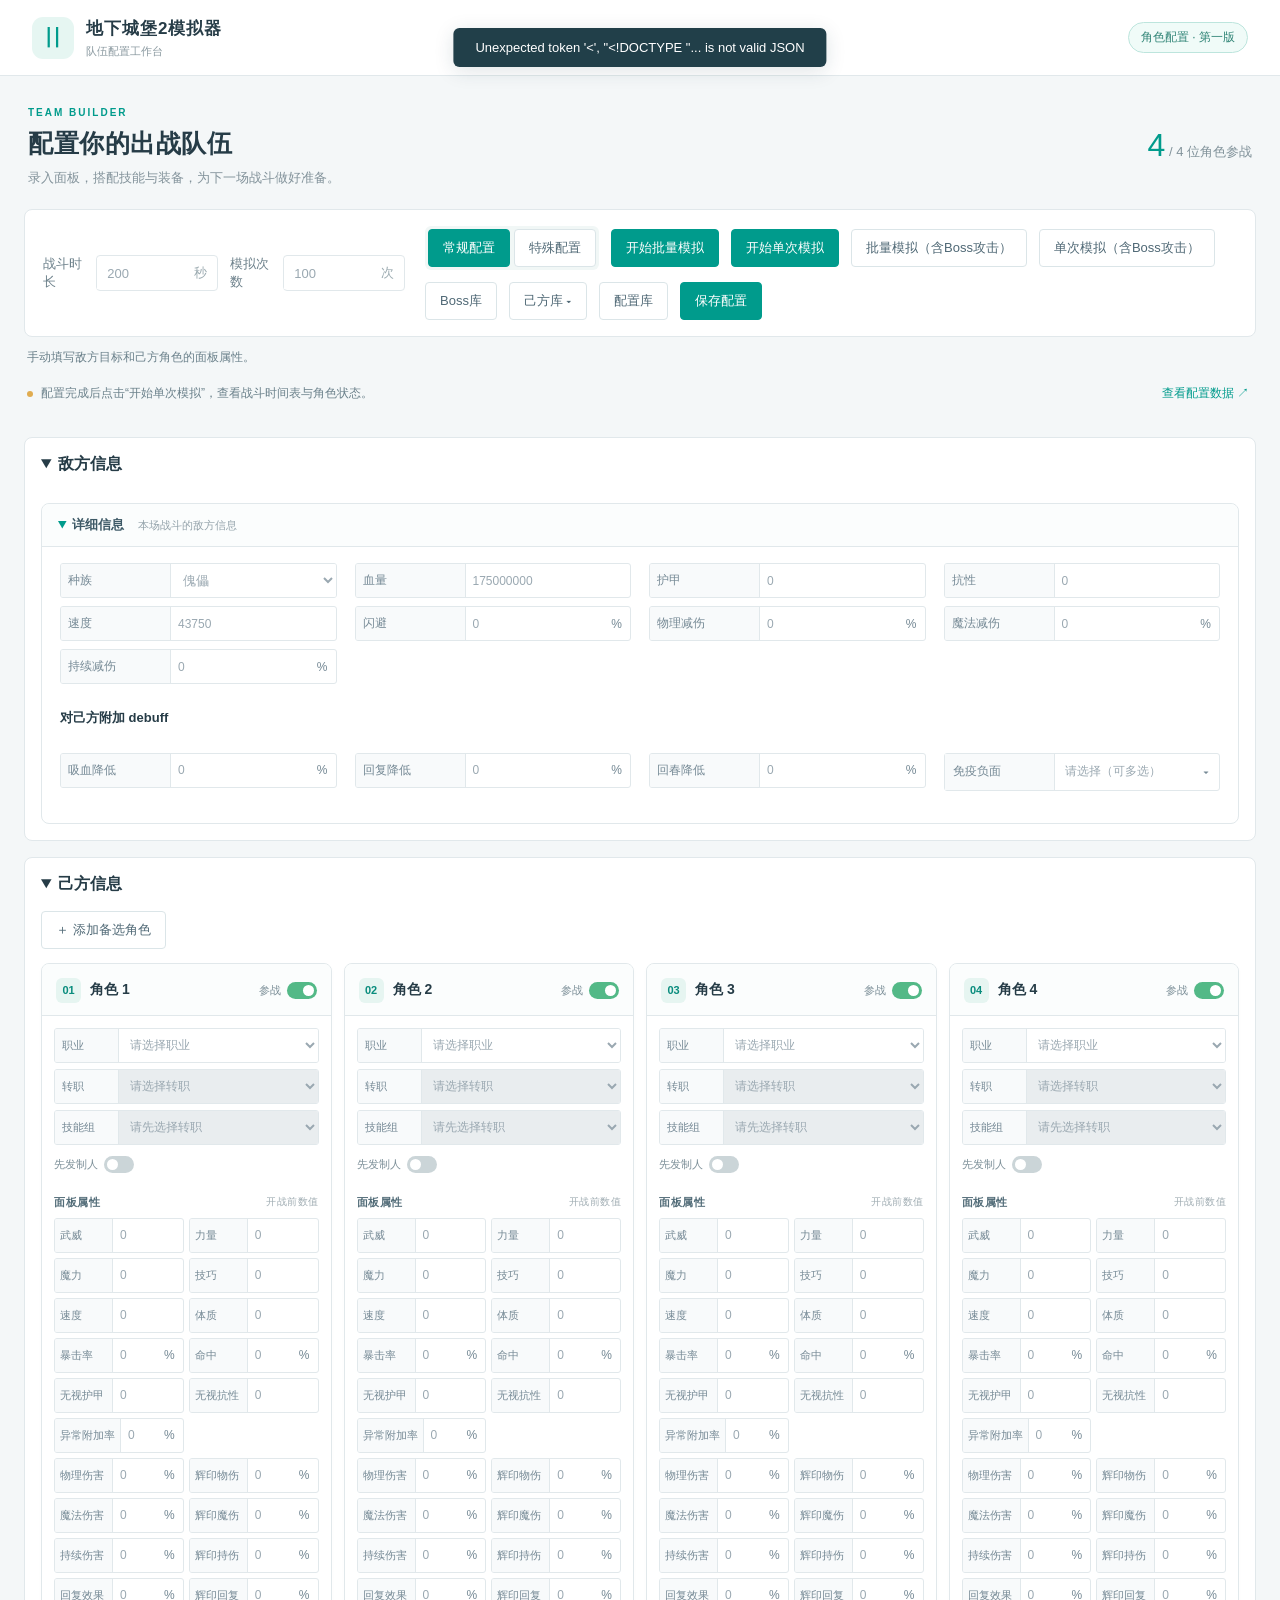
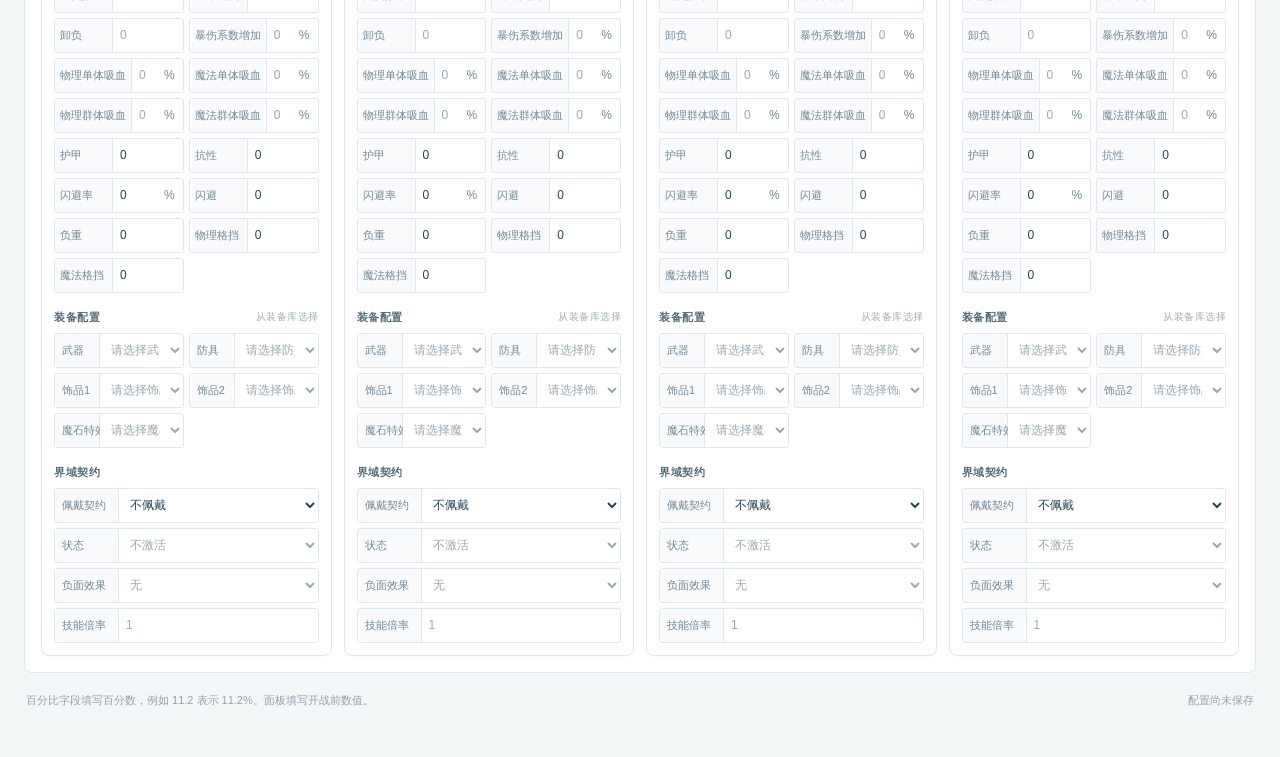
==== frontend/index.html @ 0907e1b1 "Initial project upload" ====
<!doctype html>
<html lang="zh-CN">
<head><meta charset="utf-8"><meta name="viewport" content="width=device-width,initial-scale=1"><title>地下城堡2 · 队伍配置</title><link rel="stylesheet" href="css/styles.css?v=b1d5873cb125"><link rel="stylesheet" href="css/skill-editor.css?v=2a465114da10"><link rel="stylesheet" href="css/equipment-editor.css?v=93586c85321d"><link rel="stylesheet" href="css/skill-group-editor.css?v=0aa422f2d708">
<link rel="stylesheet" href="css/configuration-library.css?v=bb98470b183b">
<link rel="stylesheet" href="css/unclassified-equipment.css?v=8ccb5e47964f">
<link rel="stylesheet" href="css/wiki-equipment.css?v=fd7ef48d55f1">
<style>.contract-library-dialog{width:min(1050px,94vw);max-height:92vh}.contract-library-workspace{display:grid;grid-template-columns:240px minmax(0,1fr);gap:24px}.contract-library-workspace aside{display:flex;flex-direction:column;gap:10px}.contract-library-workspace aside button{display:block;width:100%;margin-bottom:5px}.contract-library-workspace form{max-height:68vh;overflow:auto;padding-right:8px}.contract-library-workspace .field{margin-bottom:10px;min-height:40px}.contract-library-footer{position:sticky;bottom:0;background:white;padding:14px 0;display:flex;gap:8px;justify-content:flex-end}@media(max-width:700px){.contract-library-workspace{grid-template-columns:1fr}.contract-library-workspace form{max-height:55vh}}</style><link rel="stylesheet" href="css/tas.css?v=ac0f8207b7f8">
</head>
<body>
<header><div class="brand"><span class="mark">Ⅱ</span><div><strong>地下城堡2模拟器</strong><span class="subtitle">队伍配置工作台</span></div></div><span class="phase">角色配置 · 第一版</span></header>
<main>
<section class="intro"><div><span class="eyebrow">TEAM BUILDER</span><h1>配置你的出战队伍</h1><p>录入面板，搭配技能与装备，为下一场战斗做好准备。</p></div><div class="team-count"><strong id="active-count">4</strong><span> / 4 位角色参战</span></div></section>
<form id="team-form">
<section class="toolbar"><div class="settings"><label>战斗时长 <div class="unit-input"><input id="duration" type="number" value="200" min="0.1" step="any" required><span>秒</span></div></label><label>模拟次数 <div class="unit-input"><input id="simulations" type="number" value="100" min="1" max="1000000" step="1" required><span>次</span></div></label></div><div class="actions"><div class="configuration-mode-tabs" role="group" aria-label="配置类型"><button type="button" id="mode-regular" aria-pressed="true">常规配置</button><button type="button" id="mode-special" aria-pressed="false">特殊配置</button></div><button type="button" id="simulate-batch" class="primary">开始批量模拟</button><button type="button" id="simulate-single" class="primary">开始单次模拟</button><button type="button" id="simulate-batch-boss">批量模拟（含Boss攻击）</button><button type="button" id="simulate-single-boss">单次模拟（含Boss攻击）</button><button type="button" id="open-tas" hidden>TAS 战斗</button><button type="button" id="open-bosses-library">Boss库</button><details class="toolbar-library-menu"><summary>己方库</summary><div class="toolbar-library-options"><button type="button" id="open-unclassified-equipment" hidden>未分类装备库</button><button type="button" id="open-equipment-editor">装备库</button><button type="button" id="open-skill-editor">技能库</button><button type="button" id="open-skill-group-editor">技能组</button><button type="button" id="open-stones-library">魔石库</button><button type="button" id="open-people-library">人物库</button><button type="button" id="open-trophy-library">战利品库</button><button type="button" id="open-contract-library">契约库</button><button type="button" id="open-ring-library">域之环库</button><button type="button" id="open-holies-library">圣迹库</button><button type="button" id="open-imprints-library">辉印库</button></div></details><button type="button" id="open-configuration-library">配置库</button><button type="button" id="import" hidden>导入配置</button><button type="button" id="export" hidden>导出配置</button><button type="submit" class="primary" formnovalidate>保存配置</button></div></section>
<p id="configuration-mode-help" class="configuration-mode-help"></p>
<div class="notice"><span class="notice-dot"></span>配置完成后点击“开始单次模拟”，查看战斗时间表与角色状态。<button type="button" id="preview">查看配置数据 ↗</button></div>
<details class="side-information" id="enemy-information" open><summary>敌方信息</summary><div class="side-information-body"><div id="boss-target-picker"></div><details id="target-panel" class="target-panel" open>
<summary><span>详细信息</span><small>本场战斗的敌方信息</small></summary>
<div id="target-fields" class="target-grid" aria-label="敌方详细信息"></div>
</details>
</div></details>
<details class="side-information" id="ally-information" open><summary>己方信息</summary><div class="side-information-body"><button type="button" id="add-character">＋ 添加备选角色</button><section id="characters" class="characters" aria-label="角色配置（最多四人参战）"></section>
</div></details>
<footer><span>百分比字段填写百分数，例如 11.2 表示 11.2%。面板填写开战前数值。</span><span id="save-state">配置尚未保存</span></footer>
</form>
</main>
<input id="file-input" type="file" accept="application/json,.json" hidden>
<datalist id="jobs"><option value="狂战神"><option value="圣枪侠"><option value="夜魇"><option value="寒霜法师"><option value="岩浆法师"></datalist>
<datalist id="skills"><option value="原版狂战技能"><option value="原版圣枪1技能"><option value="原版圣枪2技能"><option value="原版夜魇技能"></datalist>
<dialog id="data-dialog"><div class="dialog-head"><h2>队伍配置数据</h2><button id="close-dialog" type="button" aria-label="关闭">×</button></div><p>这些数据可以保存、导出，之后交给战斗引擎读取。</p><pre id="json-preview"></pre></dialog>
<dialog id="skill-editor-dialog" class="skill-editor-dialog">
<div class="dialog-head"><div><h2>角色技能库</h2><p>先定义技能的数值和特效，再用技能组安排施放顺序。</p></div><button type="button" id="close-skill-editor" aria-label="关闭技能库">×</button></div>
<div class="skill-workspace">
<aside class="skill-sidebar"><div class="skill-sidebar-head"><strong>技能列表</strong><span id="skill-library-count">0 个技能</span></div><button type="button" class="primary" id="new-skill">＋ 创建技能</button><input type="search" id="skill-search" placeholder="搜索技能名称或职业" aria-label="搜索技能"><div id="created-skill-list"></div><div class="skill-library-actions"><button type="button" id="import-skill-library">导入技能库</button><button type="button" id="export-skill-library">导出技能库</button></div></aside>
<form id="skill-form" class="skill-form"><div class="skill-editor-content">
<h3 id="skill-edit-title">创建技能</h3>
<div class="skill-basic-grid">
<div class="field skill-job-picker"><span>职业 → 转职</span><select name="skillProfession" aria-label="技能职业" required></select><span class="job-arrow" aria-hidden="true">→</span><select name="skillJob" aria-label="技能转职" required></select></div>
<label class="field"><span>技能名称</span><input name="skillName" placeholder="例如：冰锥术 Lv.9" maxlength="120" required></label>
<label class="field"><span>冷却（秒）</span><input name="cooldown" type="number" value="0" step="any" required></label>
<label class="field"><span>命中率 %</span><input name="skillHitRate" type="number" value="0" min="0" max="100" step="any" required></label>
<label class="field"><span>触发类型</span><select name="damageType"><option value="physical">物理伤害</option><option value="magic">魔法伤害</option><option value="none">回复技能</option></select></label><label class="field" id="skill-targeting-field"><span>伤害范围</span><select name="targeting"><option value="single">单体技能</option><option value="all">群体技能</option></select></label>
<label class="field"><span>暴击率 %</span><input name="skillCriticalRate" type="number" value="0" min="0" max="100" step="any" required></label>
<label class="field"><span>无视嘲讽</span><select name="ignoreTaunt"><option value="false">否</option><option value="true">是</option></select></label>

<label class="field" id="skill-lifesteal-field"><span>吸血</span><input name="skillLifesteal" aria-label="技能吸血百分比" aria-describedby="skill-lifesteal-help" type="number" value="0" min="0" max="100" step="any" required><span class="field-unit">%</span></label>
</div>

<p class="skill-help" id="skill-lifesteal-help">技能吸血与装备、战利品等提供的对应吸血百分比相加。例如 15%＋10%＝25%，按技能实际伤害回复生命，并受到敌方吸血降低的影响。</p>
<div class="section-label">技能属性倍率 <small>填写系数，例如 4.6</small></div><div id="skill-coefficients" class="skill-basic-grid"></div>
<div class="skill-basic-grid" id="skill-healing-row" hidden><label class="field"><span>回复对象</span><select name="healingRecipient"><option value="self">单体</option><option value="allAllies">群体</option></select></label></div><div class="skill-basic-grid skill-race-row"><label class="field"><span>种族特攻</span><select name="raceBonus"><option value="none">无特攻</option><option value="spirit">灵体</option><option value="human">人形</option><option value="beast">野兽</option><option value="dragon">龙</option><option value="construct">傀儡</option><option value="other">黑暗</option></select></label><label class="field"><span>特攻增幅倍率</span><input name="raceMultiplier" type="number" value="0" min="0" step="any" required></label></div>
<div class="section-label">触发特效</div><label class="field"><span>触发特效</span><select name="effectKind"><option value="none">无特效</option><option value="debuff">对怪附加 debuff</option><option value="buff">对友方释放 buff</option></select></label>
<fieldset id="debuff-section" hidden disabled><legend>对怪附加 debuff</legend><div class="skill-basic-grid"><label class="field"><span>debuff 类型</span><select name="debuffType"><option value="bleeding">流血</option><option value="plague">瘟疫</option><option value="burn">灼烧</option><option value="slow">减速</option><option value="stun">眩晕</option><option value="weakness">虚弱（降低力量）</option><option value="fear">恐惧（降低技巧）</option><option value="lifeLoss">生命流失</option></select></label><label class="field"><span>异常附加率 %</span><input name="applicationRate" type="number" value="0" min="0" step="any" required></label><label class="field"><span>基础值</span><input name="debuffBase" type="number" value="0" min="0" step="any" required></label><label class="field"><span>持续时间（秒）</span><input name="debuffDuration" type="number" value="0" min="0" step="any" required></label></div><div id="debuff-coefficients" class="skill-basic-grid"></div><p class="skill-help">异常附加率保留输入原值，允许超过 100%；实际判定规则后续在战斗引擎中确定。</p></fieldset>
<fieldset id="buff-section" hidden disabled><legend>对友方释放 buff</legend><div class="skill-basic-grid"><label class="field"><span>buff 类型</span><select name="buffType"><option value="strength">力量提升</option><option value="magic">魔力提升</option><option value="technique">技巧提升</option><option value="speed">速度提升</option><option value="armor">护甲提升</option><option value="resistance">抗性提升</option><option value="regeneration">回春</option></select></label><label class="field"><span>触发率 %</span><input name="buffTriggerRate" type="number" value="0" min="0" max="100" step="any" required></label><label class="field" id="skill-buff-base-field"><span>基础值</span><input name="buffBase" type="number" value="0" min="0" step="any" required></label><label class="field"><span>持续时间（秒）</span><input name="buffDuration" type="number" value="0" min="0" step="any" required></label><label class="field"><span>对象</span><select name="buffRecipient"><option value="self">自身</option><option value="allAllies">全体队友（含自身）</option><option value="singleAlly">单个队友</option><option value="healingTargets">被施加回复技能的对象</option></select></label><label class="field"><span>技能类型</span><select name="buffSkillType"><option value="damage">伤害技能</option><option value="support">回复技能</option></select></label></div><div id="skill-regeneration-fields" class="skill-basic-grid" hidden></div><div id="skill-conversion-heading" class="section-label">属性转化 <small>打开开关后填写各属性的转化系数</small></div><div id="buff-conversions"></div><p id="skill-buff-help" class="skill-help">每行记录六项属性到指定属性的转化系数。未启用的行不产生转化；叠加及取值时机待战斗规则确定。</p></fieldset>
<p class="skill-help">当前只创建技能定义，不执行伤害，也不自动创建技能组。命中与暴击填写百分数。</p>
<pre id="skill-json" hidden></pre></div><div class="skill-editor-footer"><div class="skill-form-actions"><button type="button" id="skill-preview">查看技能数据</button><button type="button" id="skill-duplicate" disabled>另存为副本</button><button type="submit" class="primary" id="skill-save">保存到技能库</button></div><p id="skill-message" role="status" aria-live="polite"></p></div>
</form>
</div></dialog>
<input id="skill-library-file" type="file" accept=".json,application/json" hidden>

<div id="toast" popover="manual" role="status" aria-live="polite"></div>
<script src="js/ui/notifications.js?v=465816323b16"></script>
<script src="js/ui/requests.js?v=8c78b0fee9da"></script>
<script src="js/ui/library-sets.js?v=ec044c7e9e10"></script>
<script src="js/skills/model.js?v=bac13c04dd9d"></script>
<script src="js/configurations/special.js?v=d846c22e58f8"></script>
<script src="js/stones/library.js?v=825be957ce9b"></script>
<script src="js/people/library.js?v=7055005776e6"></script>
<script src="js/trophies/library.js?v=8ec2b9e7d1f9"></script>
<script src="js/holies/library.js?v=7c3446eb3bf6"></script>
<script src="js/imprints/library.js?v=7b9d650d7f09"></script>
<script src="js/rings/library.js?v=d065f3cffee1"></script>
<script src="js/contracts/library.js?v=2f4815054b9d"></script>
<script src="js/app.js?v=ae3501f0c18f"></script>
<script src="js/bosses/library.js?v=b7720bd4a3ff"></script>
<script src="js/configurations/library.js?v=ad0a6bd5f8b9"></script>
<script src="js/skills/editor.js?v=3047441660b1"></script>
<script src="js/equipment/model.js?v=376f76c14842"></script>
<script src="js/equipment/wiki-details.js?v=d97f443fd107"></script>
<script src="js/equipment/editor.js?v=af97f9ec4422"></script>
<script src="js/equipment/wiki-editor.js?v=23d2b0e40fe2"></script>
<script src="js/skill-groups/editor.js?v=40d919f6fc55"></script>
<script src="js/battle/timeline.js?v=a16bbdb4e10c"></script>
<script src="js/ui/character-drag.js?v=ad16ebcb79b5"></script>
<script src="js/battle/result-export.js?v=d925c431b784"></script>
<script src="js/battle/result-xlsx.js?v=31100beb16f4"></script>
<script src="js/battle/batch.js?v=318602e5c887"></script>
<script src="js/unclassified-equipment/library.js?v=0bd6d85c2403"></script>
<script src="js/battle/tas.js?v=8fa5ab01014d"></script>
</body></html>
---- frontend/css/styles.css ----
:root{font-family:"Microsoft YaHei","PingFang SC",sans-serif;color:#263c47;background:#f4f7f8;font-size:13px;--teal:#009b8c;--line:#e1e8eb}*{box-sizing:border-box}body{margin:0}button,input{font:inherit}button{cursor:pointer}header{height:76px;background:white;border-bottom:1px solid var(--line);display:flex;align-items:center;justify-content:space-between;padding:0 32px}.brand{display:flex;gap:12px;align-items:center}.mark{display:grid;place-items:center;background:#e6f6f2;color:var(--teal);font-family:Georgia,serif;font-size:28px;width:42px;height:42px;border-radius:11px}.brand strong{display:block;font-size:17px;letter-spacing:1px}.subtitle{display:block;margin-top:4px;color:#89989f;font-size:11px}.phase{border:1px solid #bde5dd;background:#f0fbf8;color:#318577;padding:6px 12px;border-radius:20px;font-size:12px}main{max-width:1920px;margin:auto;padding:28px 24px}.intro{display:flex;align-items:center;justify-content:space-between;margin:0 4px 22px}.eyebrow{font-size:10px;letter-spacing:2px;color:var(--teal);font-weight:bold}h1{font-size:25px;margin:8px 0 9px;letter-spacing:.5px}.intro p{margin:0;color:#83939b}.team-count strong{font-size:32px;color:var(--teal);font-weight:500}.team-count span{color:#81929a}.toolbar{display:flex;justify-content:space-between;gap:20px;align-items:center;padding:16px 18px;background:white;border:1px solid var(--line);border-radius:8px}.settings,.actions{display:flex;gap:12px;align-items:center}.settings>label{display:flex;gap:12px;align-items:center;color:#6d818b}.unit-input{display:flex;align-items:center;border:1px solid var(--line);border-radius:4px;width:150px;height:36px;padding-right:10px;background:white}.unit-input input{width:100%;border:0;outline:0;padding:8px 10px;min-width:0}.unit-input span{color:#9cabb1}button{background:white;border:1px solid #dbe5e8;border-radius:4px;padding:9px 14px;color:#4f6875;transition:.15s}button:hover{border-color:var(--teal);color:var(--teal)}button.primary{background:var(--teal);border-color:var(--teal);color:white}.notice{display:flex;gap:8px;align-items:center;padding:14px 3px;color:#6b818b;font-size:12px;line-height:1.6}.notice-dot{height:6px;width:6px;flex-shrink:0;background:#e0ac50;border-radius:50%}.notice button{margin-left:auto;border:0;background:none;color:var(--teal);padding:4px;white-space:nowrap}.characters{display:grid;grid-template-columns:repeat(4,minmax(0,1fr));gap:12px}.character{background:white;border:1px solid var(--line);border-radius:8px;overflow:hidden;box-shadow:0 2px 6px #183e4b04}.character.disabled{background:#fafcfc}.card-head{padding:14px 14px 12px;display:flex;justify-content:space-between;align-items:center;border-bottom:1px solid var(--line);background:#fbfdfd}.card-title{display:flex;align-items:center;gap:9px}.number{width:25px;height:25px;background:#e6f5f1;color:#098c7d;display:grid;place-items:center;border-radius:6px;font-size:11px;font-weight:bold}.card-title strong{font-size:14px}.switch-label{display:flex;align-items:center;gap:6px;color:#7c8f98;font-size:11px}.switch{appearance:none;width:30px;height:17px;border-radius:12px;background:#cbd5d8;position:relative;cursor:pointer;margin:0}.switch:checked{background:#53b987}.switch:before{content:"";position:absolute;top:3px;left:3px;width:11px;height:11px;background:white;border-radius:50%;transition:.15s}.switch:checked:before{left:16px}.card-body{padding:12px}.field{display:flex;align-items:stretch;min-width:0;border:1px solid var(--line);border-radius:3px;height:35px;overflow:hidden;background:white}.field span{background:#f8fafb;color:#758995;min-width:64px;display:flex;align-items:center;padding:0 7px;font-size:11px;white-space:nowrap;border-right:1px solid var(--line)}.field input{border:0;outline:0;width:100%;min-width:0;padding:7px;color:#284553;background:transparent;font-size:12px}.field input::placeholder{color:#a5b1b6}.field:focus-within,.unit-input:focus-within{border-color:var(--teal);box-shadow:0 0 0 2px #009b8c12}.identity{display:grid;gap:6px}.identity .field span{min-width:64px}.section-label{display:flex;align-items:center;justify-content:space-between;color:#526c78;font-size:11px;font-weight:bold;margin:17px 0 8px;letter-spacing:.5px}.section-label small{color:#a0adb3;font-weight:normal;font-size:10px}.stats,.equipment{display:grid;grid-template-columns:repeat(2,minmax(0,1fr));gap:5px}.stats .field span{min-width:58px;padding:0 5px}.equipment .field span{min-width:45px}.equipment .wide{grid-column:1/-1}.contract{display:grid;gap:5px}footer{display:flex;justify-content:space-between;gap:12px;font-size:11px;color:#92a1a9;margin:18px 2px;line-height:1.8}#save-state{white-space:nowrap}dialog{width:min(760px,92vw);border:1px solid var(--line);border-radius:12px;padding:24px;color:#334e5a;max-height:85vh}dialog::backdrop{background:#102d4260}.dialog-head{display:flex;align-items:center;justify-content:space-between}.dialog-head h2{margin:0;font-size:18px}.dialog-head button{font-size:22px;padding:2px 10px}dialog p{color:#81949d;font-size:12px}pre{font-size:12px;background:#f4f8f9;padding:16px;overflow:auto;max-height:60vh;border-radius:6px;white-space:pre-wrap;overflow-wrap:anywhere}#toast{position:fixed;bottom:28px;left:50%;transform:translateX(-50%);background:#213f49;color:white;padding:12px 22px;border-radius:6px;box-shadow:0 4px 20px #16354522;opacity:0;pointer-events:none;transition:.2s;font-size:13px;max-width:90vw}#toast.visible{opacity:1}@media(min-width:1600px){.field{height:38px}.field span{font-size:12px}.field input{font-size:13px}.card-body{padding:14px}}@media(max-width:1150px){.characters{grid-template-columns:repeat(2,minmax(0,1fr))}.toolbar{align-items:flex-start;flex-direction:column}.actions{flex-wrap:wrap}}@media(max-width:600px){header{padding:0 16px}.phase{display:none}main{padding:20px 12px}.characters{grid-template-columns:1fr}.team-count{display:none}h1{font-size:22px}.settings{flex-wrap:wrap;gap:10px}.settings>label{gap:8px}.unit-input{width:125px}.actions{gap:6px}.actions button{padding:8px 10px}.notice{flex-wrap:wrap}.notice button{margin-left:0}footer{flex-direction:column}.intro p{font-size:12px}}

/* 目标属性：桌面四列，窄屏两列或单列。 */
.target-panel{background:white;border:1px solid var(--line);border-radius:8px;margin:0 0 16px;overflow:visible}
.target-panel>summary{cursor:pointer;padding:12px 16px;background:#fbfdfd;color:#3d5966;font-weight:bold;user-select:none}
.target-panel>summary::marker{color:var(--teal)}
.target-panel>summary small{margin-left:14px;color:#94a3ab;font-size:11px;font-weight:normal}
.target-panel[open]>summary{border-bottom:1px solid var(--line)}
.target-grid{display:grid;grid-template-columns:repeat(4,minmax(0,1fr));gap:8px 18px;padding:16px 18px 8px}
.target-grid .field span{min-width:110px;font-size:12px}
.target-grid .field select{border:0;outline:none;min-width:0;width:100%;background:white;color:#284553;font:inherit;padding:6px 8px}
.target-grid .field select:focus-visible{outline:2px solid var(--teal);outline-offset:-2px}
.target-toggle{display:flex;align-items:center;gap:14px;min-height:35px;padding:0 8px;color:#758995;font-size:12px}
.target-toggle>span{min-width:94px}
.target-skill-details{grid-column:span 3}
.target-help{margin:0;padding:4px 18px 14px;color:#92a1a9;font-size:11px;line-height:1.8}
@media(max-width:1150px){.target-grid{grid-template-columns:repeat(2,minmax(0,1fr))}.target-skill-details{grid-column:span 1}}
@media(max-width:600px){.target-grid{grid-template-columns:1fr;padding:12px;gap:6px}.target-panel>summary small{display:none}.target-help{padding:4px 12px 12px}}

.target-immunity-dropdown{position:relative;min-width:0}
.target-immunity-dropdown summary{display:flex;align-items:center;height:38px;border:1px solid var(--line);border-radius:3px;background:white;cursor:pointer;list-style:none;font-size:12px}
.target-immunity-dropdown summary::-webkit-details-marker{display:none}
.target-immunity-dropdown summary>span:first-child{display:flex;align-items:center;align-self:stretch;min-width:110px;padding:0 8px;background:#f8fafb;color:#758995;border-right:1px solid var(--line)}
.target-immunity-dropdown summary>span:last-child{flex:1;min-width:0;padding:0 10px;overflow:hidden;text-overflow:ellipsis;white-space:nowrap}
.target-immunity-dropdown summary:after{content:'▾';margin-right:10px;color:#758995}
.target-immunity-options{position:absolute;top:calc(100% + 4px);left:0;right:0;z-index:10;background:white;border:1px solid var(--line);border-radius:4px;padding:8px;box-shadow:0 5px 16px #16354520}
.target-immunity-options label{display:flex;align-items:center;gap:8px;padding:8px;cursor:pointer;font-size:13px}
.target-immunity-options label:hover{background:#effaf7}
.target-immunity-options input{accent-color:var(--teal)}

.target-immunity-dropdown summary{padding:0;font-weight:normal}
.target-panel>summary{border-radius:8px}
.target-panel[open]>summary{border-radius:8px 8px 0 0}

.character .identity select{width:100%;min-width:0;border:0;outline:none;padding:7px;color:#284553;background:white;font:inherit;font-size:12px}.character .identity select:focus-visible{outline:2px solid var(--teal);outline-offset:-2px}

.character .stats .field>span:not(.field-unit){flex:0 0 auto;min-width:58px;padding:0 5px}
.character .stats .field input{flex:1;min-width:0;width:0}
.field>span.field-unit{flex:0 0 auto;min-width:0!important;padding:0 8px!important;border:0;background:transparent;font-size:12px;color:#758995}

.character .equipment select{width:100%;min-width:0;border:0;outline:none;padding:7px;color:#284553;background:white;font:inherit;font-size:12px}.character .equipment select:focus-visible{outline:2px solid var(--teal);outline-offset:-2px}

.character .contract select{width:100%;min-width:0;border:0;outline:none;padding:7px;color:#284553;background:white;font:inherit;font-size:12px}.character .contract select:focus-visible{outline:2px solid var(--teal);outline-offset:-2px}

#team-form input.default-value,#team-form select.default-value{color:#9aa8b1}
#team-form select option{color:#284553}
#team-form select option[value=""],#team-form select option[value="不激活"],#team-form select option[value="无"]{color:#9aa8b1}
.target-immunity-dropdown summary.default-value>span:last-child{color:#9aa8b1}

#toast[popover]{inset:auto;margin:0;left:50%;bottom:28px;border:0;width:max-content;max-width:90vw;z-index:99999}#toast[popover]::backdrop{background:transparent;pointer-events:none}

#toast,#toast[popover]{top:28px;bottom:auto;left:50%;transform:translateX(-50%)}

.battle-start-dialog{width:min(1000px,94vw)}.battle-start-dialog section{border:1px solid var(--line);border-radius:6px;margin:14px 0;padding:12px}.battle-start-dialog h3{font-size:14px;margin:0 0 10px}.battle-start-dialog p{color:#526c78}

.simulation-dialog{width:min(1450px,96vw);max-height:92vh;padding:22px;box-sizing:border-box}
.simulation-summary{color:#526c78;line-height:1.7}.simulation-warnings{padding:8px 14px;background:#fff6df;color:#806024;border-radius:6px;margin-bottom:12px;font-size:13px}.simulation-warnings p{margin:5px 0}
.simulation-layout{display:grid;grid-template-columns:minmax(280px,1fr) minmax(0,1.8fr);gap:20px;align-items:start}
.simulation-timeline,.simulation-detail{height:65vh;max-height:65vh;box-sizing:border-box;overflow:auto;padding:3px 8px 12px 3px;scrollbar-gutter:stable}
.simulation-time{display:block;width:100%;text-align:left;white-space:normal;margin-bottom:9px;padding:12px;border:1px solid var(--line);background:white;color:#284553;border-radius:6px;line-height:1.7;font-size:13px}
.simulation-time strong{display:block;color:var(--teal);font-size:14px}.simulation-time span{display:block}.simulation-time.selected{background:#edf9f6;border-color:var(--teal)}
.simulation-detail h3{margin:4px 0 12px;font-size:16px}.simulation-detail>p{font-size:13px;color:#526c78}
.simulation-characters{display:grid;grid-template-columns:repeat(2,minmax(0,1fr));gap:12px}.simulation-character{border:1px solid var(--line);border-radius:7px;padding:12px}.simulation-character h4{font-size:14px;margin:0 0 8px}.simulation-character h5{font-size:13px;margin:15px 0 8px}.simulation-character p{font-size:12px;line-height:1.7;margin:6px 0;white-space:pre-line}
.simulation-stats{display:grid;grid-template-columns:minmax(0,1fr) minmax(0,1fr);font-size:12px;line-height:1.8;margin:10px 0}.simulation-stats dt{color:#758995}.simulation-stats dd{margin:0;text-align:right}.simulation-buff{padding:6px;background:#eef8f5;border-radius:4px}.simulation-buff.negative{background:#fff0ec}.simulation-character .muted{color:#9aa8b1}
@media(max-width:850px){.simulation-layout{grid-template-columns:1fr}.simulation-timeline{height:28vh;max-height:28vh}.simulation-detail{height:40vh;max-height:40vh}.simulation-dialog{padding:12px}}@media(max-width:450px){.simulation-characters{grid-template-columns:1fr}}

.character-move-controls{display:flex;gap:4px;margin-left:auto}.character-move{padding:2px 7px;min-width:28px;height:27px;font-size:15px;line-height:1}.character-move:disabled{opacity:.35;cursor:default}.card-head{gap:8px}.card-head .switch-label{flex-shrink:0}.card-head .card-title{flex-shrink:0}

.character{position:relative}.character .card-head{cursor:grab}.character .card-head button,.character .card-head input{cursor:pointer}.character-dragging{opacity:.55;box-shadow:0 12px 30px #173e4b33;border-color:var(--teal)}.character-dragging .card-head{cursor:grabbing}.character-drop-target{outline:2px dashed var(--teal);outline-offset:4px;background:#eef9f6;box-shadow:0 8px 24px #009b8c20}.character-drop-target::after{content:'放置到此站位';position:absolute;top:62px;left:50%;transform:translateX(-50%);padding:7px 14px;border-radius:6px;background:var(--teal);color:white;font-size:12px;box-shadow:0 3px 12px #173e4b22;pointer-events:none;z-index:2}.character-drag-active .character{transition:box-shadow .15s,border-color .15s,opacity .15s}@media(prefers-reduced-motion:reduce){.character-drag-active .character{transition:none}}

.batch-dialog{width:min(1200px,94vw)}.batch-progress{margin:14px 0;color:#526c78}.batch-stat-row{display:flex;flex-wrap:wrap;gap:22px;margin:14px 0;padding:12px 0;border-bottom:1px solid var(--line)}.batch-metric{display:flex;gap:10px;align-items:baseline;font-size:13px}.batch-metric>span{color:#758995}.batch-metric strong{color:#284553;font-size:15px;font-weight:600}.batch-custom{display:flex;align-items:center;gap:8px;font-size:13px}.batch-custom input{width:64px;padding:5px;border:1px solid var(--line);border-radius:4px;font:inherit;color:#284553}.batch-custom strong{margin-left:6px;font-size:15px}.batch-dialog h3{margin:22px 0 12px;font-size:15px}.batch-character-means{display:grid;grid-template-columns:repeat(4,minmax(0,1fr));gap:12px}.batch-character-means .batch-metric{align-items:flex-start;flex-direction:column;padding:12px;border:1px solid var(--line);border-radius:6px}.batch-effects{padding:12px 0;border-bottom:1px solid var(--line)}.batch-effects h4{font-size:13px;margin:0 0 10px}.batch-effect-list{display:grid;grid-template-columns:repeat(2,minmax(0,1fr));gap:10px 24px}.batch-effect{display:flex;justify-content:space-between;gap:12px;font-size:13px;color:#526c78}.batch-effect strong{color:var(--teal);white-space:nowrap}.batch-dialog .batch-warning{color:#806024;background:#fff6df;padding:10px;border-radius:5px}.batch-help{font-size:12px}@media(max-width:700px){.batch-character-means{grid-template-columns:repeat(2,minmax(0,1fr))}.batch-effect-list{grid-template-columns:1fr}.batch-stat-row{gap:12px}}

.simulation-time .simulation-event-continuation{padding-left:1.5em}

.simulation-filter{display:flex;align-items:center;gap:12px;margin:10px 0 14px;font-size:13px}.simulation-filter select{min-width:180px;padding:7px;border:1px solid var(--line);border-radius:4px;background:white;color:#284553;font:inherit}

/* Keep number inputs editable without native increment/decrement buttons. */
input[type="number"]::-webkit-inner-spin-button,input[type="number"]::-webkit-outer-spin-button{-webkit-appearance:none;margin:0}input[type="number"]{-moz-appearance:textfield;appearance:textfield}

.batch-window-controls{display:flex;gap:8px}.batch-restore{position:fixed;right:22px;bottom:22px;z-index:1000;background:var(--teal);color:white;border:0;box-shadow:0 3px 14px #0003;max-width:90vw}.batch-restore[hidden]{display:none}

.simulation-filter{flex-wrap:wrap;gap:10px 18px}.simulation-filter>label{display:flex;align-items:center;gap:8px}.simulation-filter input{width:75px;min-width:0;padding:7px;border:1px solid var(--line);border-radius:4px;font:inherit;}.simulation-axis-legend{display:flex;flex-wrap:wrap;gap:10px 16px;font-size:12px;color:#607781;margin:0 0 14px}.simulation-axis-legend>span{display:flex;align-items:center;gap:6px}
.actor-1{--event-color:#d84040}.actor-2{--event-color:#dda600}.actor-3{--event-color:#3479d2}.actor-4{--event-color:#2b9d57}.actor-boss{--event-color:#222}
.axis-dot{display:inline-block;width:9px;height:9px;border-radius:50%;background:var(--event-color)}
.simulation-axis{position:relative;margin:6px 0 0;min-width:280px;background:linear-gradient(#c9d6dd,#c9d6dd) 82px 0 / 2px 100% no-repeat;}
.simulation-axis-row{position:absolute;left:0;right:0;display:grid;grid-template-columns:72px 20px minmax(0,1fr);align-items:start;gap:0;min-height:24px}.simulation-axis-time{text-align:right;padding:3px 7px 0 0;color:#8498a3;font-size:11px;white-space:nowrap}.axis-major-tick .simulation-axis-time{font-weight:600;color:#365461;font-size:12px}.simulation-axis-mark{width:8px;height:1px;background:#c1d0d8;margin:10px 0 0 6px}.axis-major-tick .simulation-axis-mark{width:16px;background:#567682;margin-left:2px;height:2px;}
.simulation-axis-events{display:grid;grid-template-columns:repeat(10,22px);grid-auto-rows:24px;align-items:center;justify-items:center;padding-left:8px;}
.simulation-event-dot{width:10px;height:10px;min-width:0;border:0;border-radius:50%;background:var(--event-color);padding:0;position:relative;cursor:pointer;}.simulation-event-dot.action-event{width:16px;height:16px}.simulation-event-dot:hover{background:var(--event-color);outline:2px solid #a8b9c4;outline-offset:3px}.simulation-event-dot.selected{box-shadow:0 0 0 3px white,0 0 0 5px var(--event-color)}.simulation-event-dot:focus-visible{outline:2px solid #496675;outline-offset:4px}.simulation-selected-event{background:#f1f7f8;border:1px solid var(--line);border-radius:6px;padding:10px;line-height:1.7}.simulation-boss{margin-bottom:12px}.simulation-detail .simulation-characters:empty{display:none}.visually-hidden{position:absolute;width:1px;height:1px;padding:0;overflow:hidden;clip:rect(0,0,0,0);white-space:nowrap;border:0;}
.simulation-layout{grid-template-columns:minmax(335px,1fr) minmax(0,1.8fr)}@media(max-width:850px){.simulation-layout{grid-template-columns:1fr}.simulation-filter select{min-width:150px}}

.simulation-event-records{margin:0 0 16px;padding-left:24px;font-size:13px;line-height:1.8;color:#466270}.simulation-event-records li{padding:2px 0;}

.simulation-axis[data-distribution="time"] .axis-label-crowded{visibility:hidden}.simulation-axis[data-distribution="time"] .simulation-axis-row:hover .simulation-axis-time{visibility:visible;background:white;position:relative;z-index:2}.simulation-axis[data-distribution="time"] .simulation-axis-events{grid-auto-rows:24px;}

.simulation-buff-button{display:block;width:100%;text-align:left;white-space:pre-line;font:inherit;font-size:12px;line-height:1.7;border:1px solid transparent;margin:6px 0;color:#466270;cursor:pointer}.simulation-buff-button:hover,.simulation-buff-button[aria-pressed="true"]{border-color:var(--teal);background:#e1f3ed}.simulation-buff-tracker{display:flex;align-items:center;justify-content:space-between;gap:12px;margin:8px 0 14px;padding:10px;border:1px solid #afdbcd;border-radius:5px;background:#edf9f4;font-size:12px}.simulation-buff-tracker[hidden]{display:none}.simulation-buff-tracker button{font-size:12px;padding:6px 10px}.simulation-buff-coverage{position:absolute;width:4px;background:var(--event-color);opacity:.55;border-radius:3px;pointer-events:none;z-index:1}.simulation-event-dot.buff-affected{box-shadow:0 0 0 3px #f6df8b,0 0 0 5px #d6a727;z-index:2}.simulation-event-dot.buff-affected.selected{outline:2px solid #243f49;outline-offset:6px}.simulation-axis-events{position:relative;z-index:2;}

.simulation-role-control{display:flex;align-items:center;gap:8px}.simulation-role-filter{position:relative;min-width:180px;max-width:320px;color:#284553}.simulation-role-filter summary{padding:7px 10px;border:1px solid var(--line);border-radius:4px;background:white;cursor:pointer;line-height:1.5;overflow-wrap:anywhere}.simulation-role-menu{position:absolute;top:100%;left:0;min-width:220px;max-width:85vw;z-index:5;padding:6px;background:white;border:1px solid var(--line);border-radius:4px;box-shadow:0 4px 12px #0002}.simulation-role-menu label{display:flex;align-items:center;gap:8px;padding:7px;cursor:pointer}.simulation-role-menu label:hover{background:#edf9f4}.simulation-role-menu input{width:16px;min-width:16px;margin:0;accent-color:var(--teal)}

.simulation-skill-menu{max-height:320px;overflow-y:auto;max-width:min(440px,85vw);width:max-content}.simulation-skill-menu span{overflow-wrap:anywhere}.simulation-skill-menu input{flex-shrink:0}

.simulation-event-dot.skill-highlighted{outline:3px solid #d49a17;outline-offset:3px;z-index:2}.simulation-event-dot.skill-highlighted.selected{outline-color:#946600}.simulation-selected-event.skill-highlighted-record{border-color:#d49a17;background:#fff8e4}

.batch-window-controls .batch-export-button{width:38px;height:36px;padding:7px;display:inline-flex;align-items:center;justify-content:center}.batch-window-controls .batch-export-button[hidden]{display:none}

/* Keep ring attributes and their values side by side without changing other libraries. */
.ring-base-grid{display:grid;grid-template-columns:minmax(0,1fr) minmax(0,1fr);gap:8px 12px}
.ring-base-grid .field{margin:0;height:36px}
.ring-base-grid .ring-name-field{grid-column:1/-1}
.ring-base-grid .field>span{min-width:64px;flex-shrink:0}
.ring-base-grid .field>select{flex:1;width:100%;min-width:0;border:0;padding:0 8px;background:white;color:#284553;font:inherit;outline:none}
.ring-library-dialog .ring-base-grid+p{margin:8px 0 14px;line-height:1.6}
@media(max-width:450px){.ring-base-grid{gap:6px}.ring-base-grid .field>span{min-width:48px;padding:0 5px}.ring-base-grid .field>select{padding:0 3px}}

.domain-ring-wear[hidden]{display:none}
---- frontend/css/skill-editor.css ----
.skill-editor-dialog{width:min(1160px,96vw);max-height:92vh;padding:22px}.skill-editor-dialog .dialog-head>div p{margin:7px 0 15px}.skill-workspace{display:grid;grid-template-columns:245px minmax(0,1fr);gap:24px}.skill-sidebar{border-right:1px solid var(--line);padding-right:20px;display:flex;flex-direction:column;min-height:400px}.skill-sidebar-head{display:flex;justify-content:space-between;align-items:center;margin-bottom:14px}.skill-sidebar-head span{font-size:11px;color:#92a1a9}.skill-sidebar>input{border:1px solid var(--line);border-radius:4px;padding:9px;margin:10px 0;min-width:0;width:100%}#created-skill-list{max-height:52vh;overflow:auto;padding-bottom:10px}.created-skill-item{display:block;text-align:left;width:100%;margin:5px 0;padding:11px 10px}.created-skill-item strong{display:block;overflow-wrap:anywhere;font-size:12px}.created-skill-item small{display:block;color:#91a1a9;font-size:10px;margin-top:5px}.created-skill-item.selected{border-color:var(--teal);background:#effaf7}.skill-library-actions{margin-top:auto;display:flex;gap:5px;padding-top:12px}.skill-library-actions button{font-size:11px;padding:8px 7px;flex:1}.skill-empty{font-size:12px;color:#91a1a9;line-height:1.9;padding:16px 2px}.skill-form{min-width:0;max-height:73vh;overflow:auto;padding-right:7px}.skill-form h3{margin:0 0 14px;font-size:16px}.skill-basic-grid{display:grid;grid-template-columns:repeat(2,minmax(0,1fr));gap:7px 14px}.skill-form .field{height:38px}.skill-form .field span{min-width:108px;font-size:12px}.skill-form select{width:100%;min-width:0;border:0;outline:none;padding:7px;color:#284553;background:white;font:inherit}.skill-form select:focus-visible{outline:2px solid var(--teal);outline-offset:-2px}.skill-race-row{margin-top:9px}.skill-form fieldset{border:1px solid var(--line);border-radius:6px;margin:16px 0 0;padding:13px}.skill-form fieldset[hidden]{display:none}.skill-form legend{font-size:12px;color:var(--teal);padding:0 7px}.skill-form #debuff-coefficients{margin-top:7px}.skill-help{font-size:11px!important;color:#91a1a9!important;line-height:1.8;margin:12px 0!important}.conversion-row{padding:9px 0;border-bottom:1px solid var(--line)}.conversion-toggle{display:flex;gap:10px;align-items:center;font-size:12px;color:#4f6875;margin-bottom:8px}.conversion-values{display:grid;grid-template-columns:repeat(6,minmax(0,1fr));gap:5px}.conversion-values .field{height:32px}.conversion-values .field span{min-width:32px;padding:0 3px;font-size:10px}.conversion-values .field input{font-size:11px;padding:3px;min-width:0}.conversion-row.inactive .conversion-values{opacity:.45}.skill-form-actions{display:flex;gap:8px;justify-content:flex-end;padding-top:8px}#skill-message{font-size:12px;color:#318577;line-height:1.8;margin:9px 0;min-height:20px}#skill-json{max-height:300px;font-size:11px}.skill-editor-dialog input:focus-visible{outline:2px solid var(--teal);outline-offset:-2px}@media(max-width:850px){.skill-workspace{grid-template-columns:180px minmax(0,1fr);gap:14px}.skill-sidebar{padding-right:12px}.skill-form .field span{min-width:95px;font-size:11px}.skill-basic-grid{grid-template-columns:1fr}.conversion-values{grid-template-columns:repeat(3,minmax(0,1fr))}}@media(max-width:600px){.skill-editor-dialog{padding:15px}.skill-workspace{grid-template-columns:1fr}.skill-sidebar{border-right:0;border-bottom:1px solid var(--line);padding:0 0 14px;min-height:0}#created-skill-list{max-height:180px}.skill-form{max-height:none;overflow:visible;padding:0}.skill-form-actions{flex-wrap:wrap}.skill-library-actions{margin-top:0}.skill-editor-dialog{max-height:94vh}.skill-basic-grid{gap:6px}}

.skill-job-picker select{flex:1;min-width:0}
.skill-job-picker select[name="skillProfession"]{flex:0 0 82px}
.skill-job-picker .job-arrow{min-width:0!important;width:20px;justify-content:center;padding:0;background:white;border-right:0;color:#a0b1b9}
.skill-job-picker select:disabled{background:#f8fafb;color:#9cabb1}

#skill-form .field span,#skill-form .field input,#skill-form .field select,
#skill-form .conversion-values .field span,#skill-form .conversion-values .field input,
#skill-form .conversion-toggle:not(.section-label){font-size:12px}
#skill-form .section-label{font-size:14px}
#skill-form h3{font-size:16px}
#skill-form .conversion-values{grid-template-columns:repeat(4,minmax(0,1fr));gap:8px}
#skill-form .conversion-values .field{height:40px}
#skill-form .conversion-values .field span{flex-shrink:0;min-width:42px;padding:0 6px}
#skill-form .conversion-values .field input{padding:6px}
@media(max-width:850px){#skill-form .conversion-values{grid-template-columns:repeat(2,minmax(0,1fr))}}

#skill-profession-filter,#skill-job-filter{width:100%;min-width:0;margin:0 0 8px;padding:9px;border:1px solid var(--line);border-radius:4px;background:white;color:#284553;font:inherit}

.skill-form .skill-race-row[hidden],.skill-form #skill-healing-row[hidden]{display:none}

.skill-form #skill-healing-row{margin-top:7px}

.skill-form #skill-targeting-field[hidden]{display:none}

#skill-form{display:flex;flex-direction:column;height:73vh;min-height:0;overflow:hidden;padding-right:0}.skill-editor-content{flex:1;min-height:0;overflow:auto;padding-right:7px}.skill-editor-footer{flex-shrink:0;border-top:1px solid var(--line);background:white;padding:10px 7px 0 0}.skill-editor-footer .skill-form-actions{flex-wrap:wrap;padding-top:0}.skill-editor-footer #skill-message{margin:8px 0 0}@media(max-width:600px){#skill-form{height:65vh}}
---- frontend/css/equipment-editor.css ----
:is(#equipment-list,#wiki-equipment-list){max-height:52vh;overflow:auto;padding-bottom:10px}:is(#equipment-message,#wiki-equipment-message){font-size:12px;color:#318577;line-height:1.8;min-height:20px}:is(#equipment-form,#wiki-equipment-form) pre{max-height:300px}:is(#equipment-form,#wiki-equipment-form) .field span{min-width:115px}:is(#equipment-form,#wiki-equipment-form) .conversion-values .field span{min-width:32px}@media(max-width:600px){:is(#equipment-list,#wiki-equipment-list){max-height:180px}}

:is(#equipment-form,#wiki-equipment-form) .conversion-values{grid-template-columns:repeat(4,minmax(0,1fr));gap:8px}
:is(#equipment-form,#wiki-equipment-form) .conversion-values .field{height:40px}
:is(#equipment-form,#wiki-equipment-form) .conversion-values .field span{font-size:14px;min-width:42px;padding:0 6px}
:is(#equipment-form,#wiki-equipment-form) .conversion-values .field input{font-size:15px;padding:6px}
:is(#equipment-form,#wiki-equipment-form) .conversion-toggle{font-size:14px}
@media(max-width:850px){:is(#equipment-form,#wiki-equipment-form) .conversion-values{grid-template-columns:repeat(2,minmax(0,1fr))}}

:is(#equipment-form,#wiki-equipment-form) .conversion-values .field span{flex-shrink:0}
:is(#equipment-form,#wiki-equipment-form) .conversion-values .lost-health-field{grid-column:span 2}
:is(#equipment-form,#wiki-equipment-form) .conversion-values .lost-health-field span{min-width:100px}

/* Keep equipment form text uniform and smaller than section headings. */
:is(#equipment-form,#wiki-equipment-form) .field span,
:is(#equipment-form,#wiki-equipment-form) .field input,
:is(#equipment-form,#wiki-equipment-form) .field select,
:is(#equipment-form,#wiki-equipment-form) .conversion-values .field span,
:is(#equipment-form,#wiki-equipment-form) .conversion-values .field input,
:is(#equipment-form,#wiki-equipment-form) .conversion-toggle:not(.section-label){font-size:12px}
:is(#equipment-form,#wiki-equipment-form) .section-label{font-size:14px}
:is(#equipment-form,#wiki-equipment-form) h3{font-size:16px}

.equipment-trigger-bar{display:flex;flex-wrap:wrap;gap:6px;margin:8px 0}.equipment-trigger-bar[hidden]{display:none}.equipment-trigger-bar button{font-size:12px}.equipment-trigger-bar button.selected{border-color:var(--teal);background:#effaf7;color:var(--teal)}

:is(#equipment-category-filter,#wiki-equipment-category-filter,#wiki-equipment-editor-dialog .skill-sidebar>select,#equipment-library-dialog .skill-sidebar>select){width:100%;min-width:0;margin:0 0 10px;padding:9px;border:1px solid var(--line);border-radius:4px;background:white;color:#284553;font:inherit}

:is(#equipment-form,#wiki-equipment-form) .skill-basic-grid[hidden],:is(#equipment-form,#wiki-equipment-form) .conversion-row[hidden]{display:none}

/* Each ranged attribute uses two rows of inputs so values and captions stay readable. */
.wiki-attribute-row:not(.wiki-fixed-attribute){grid-template-columns:repeat(2,minmax(0,1fr));gap:10px 12px}
.wiki-attribute-row:not(.wiki-fixed-attribute)>strong,
.wiki-attribute-row:not(.wiki-fixed-attribute)>small{grid-column:1/-1}
.wiki-attribute-row:not(.wiki-fixed-attribute)>label{display:flex;flex-direction:column;align-items:stretch;gap:5px}
.wiki-attribute-row:not(.wiki-fixed-attribute)>label>span{font-size:12px;max-width:none;white-space:nowrap;line-height:1.4}
.wiki-attribute-row:not(.wiki-fixed-attribute) input{box-sizing:border-box;width:100%;min-width:0;height:34px;padding:6px 8px}
.wiki-attribute-row:not(.wiki-fixed-attribute)>.wiki-owned-percentage{display:grid;grid-template-columns:minmax(0,1fr) auto;gap:5px}
.wiki-attribute-row:not(.wiki-fixed-attribute)>.wiki-owned-percentage>span:first-child{grid-column:1/-1}
.wiki-attribute-row:not(.wiki-fixed-attribute)>.wiki-owned-percentage>span:last-child{align-self:center}
.wiki-attribute-row.wiki-fixed-attribute{grid-template-columns:minmax(90px,1fr) minmax(0,2fr)}
.wiki-attribute-row.wiki-fixed-attribute label>span{flex-shrink:0;white-space:nowrap}

:is(#equipment-form,#wiki-equipment-form){display:flex;flex-direction:column;height:73vh;min-height:0;overflow:hidden;padding-right:0}.equipment-editor-content{flex:1;min-height:0;overflow:auto;padding-right:7px;scroll-padding-bottom:16px}.equipment-editor-footer{flex-shrink:0;background:#fff;border-top:1px solid var(--line);padding:10px 7px 0 0}.equipment-editor-footer .skill-form-actions{flex-wrap:wrap;margin:0;padding-top:0}.equipment-editor-footer p{margin:8px 0 0}@media(max-width:600px){:is(#equipment-form,#wiki-equipment-form){height:65vh}.equipment-editor-footer .skill-form-actions{gap:5px}.equipment-editor-footer button{padding:7px;font-size:11px}}

:is(#equipment-form,#wiki-equipment-form) .equipment-opening-effects > .section-label{font-size:12px;font-weight:600;}
.equipment-opening-effects .skill-help{grid-column:1 / -1;}

:is(#equipment-form,#wiki-equipment-form) .field{min-width:0;overflow:hidden;}
:is(#equipment-form,#wiki-equipment-form) .field > .equipment-field-label{flex-shrink:0;white-space:normal;line-height:1.3;}
:is(#equipment-form,#wiki-equipment-form) .field input{flex:1;min-width:0;width:0;}
:is(#equipment-form,#wiki-equipment-form) .field > .field-unit{flex:0 0 28px;min-width:0;padding:0 8px;border-left:0;background:white;display:flex;align-items:center;justify-content:center;}
:is(#equipment-form,#wiki-equipment-form) .equipment-opening-effects .field > .equipment-field-label{flex:0 0 140px;min-width:0;padding:0 8px;box-sizing:border-box;}
@media(max-width:600px){:is(#equipment-form,#wiki-equipment-form) .equipment-opening-effects .field > .equipment-field-label{flex-basis:125px;}}

:is(#equipment-form,#wiki-equipment-form) .equipment-opening-effects .field[hidden]{display:none;}

.equipment-opening-values{grid-column:1/-1}.equipment-opening-values>.skill-help{grid-column:1/-1}

.wiki-attribute-row .wiki-owned-percentage input:disabled{background:#f1f4f6;color:#94a3ab}


.wiki-main-attribute{margin:12px 0;max-width:360px}
.wiki-main-attribute select{flex:1;min-width:0;width:100%;padding:8px;border:0;background:white;color:inherit;font:inherit}
.equipment-main-attribute-badge{display:inline-block;width:fit-content;margin-left:8px;padding:2px 7px;border-radius:4px;background:#e5f6f2;color:#008f83;font-size:11px;font-weight:500;white-space:nowrap;line-height:1.5}
.created-skill-item>.equipment-main-attribute-badge{margin:6px 0 0}
---- frontend/css/skill-group-editor.css ----
.group-dialog{width:min(1500px,96vw);max-height:94vh}.group-dialog .field span{flex-shrink:0;min-width:64px;font-size:12px}.group-dialog select{width:100%;min-width:0;border:0;background:white;color:#284553;font:inherit;font-size:12px;padding:7px}.group-library-bar{display:flex;align-items:center;gap:10px;margin:14px 0}.group-library-bar>select{border:1px solid var(--line);border-radius:4px;max-width:400px}.group-top{display:grid;grid-template-columns:1fr 1fr 2fr;gap:12px;margin:14px 0}.group-columns{display:grid;grid-template-columns:repeat(2,minmax(0,1fr));gap:14px;background:#f8fafb;padding:12px}.group-column{background:white;border:1px solid var(--line);border-radius:4px;padding:12px}.group-column h3{font-size:14px;margin:0 0 14px;min-height:36px}.group-column .field{margin:7px 0;height:38px}.group-next{width:100%;margin-top:12px;font-size:12px}.group-help{font-size:12px!important;line-height:1.9}.group-status{color:#318577!important;min-height:20px}.group-actions{display:flex;justify-content:flex-end;gap:10px}@media(max-width:1000px){.group-columns{grid-template-columns:repeat(2,minmax(0,1fr))}.group-top{grid-template-columns:1fr 1fr}.group-top>.field:last-child{grid-column:1/-1}}@media(max-width:600px){.group-columns,.group-top{grid-template-columns:1fr}.group-library-bar{flex-wrap:wrap}}

.group-columns{grid-template-columns:repeat(auto-fit,minmax(min(100%,500px),1fr))}
.group-subheading{display:flex;justify-content:space-between;align-items:center;gap:10px;margin-bottom:12px}.group-subheading h3{margin:0;min-height:0}.group-subheading button,.group-skill-row button{font-size:12px}
.group-skill-row{display:grid;grid-template-columns:minmax(0,1fr) minmax(0,1.2fr) minmax(0,1fr) auto;gap:8px;align-items:center;margin:8px 0}.group-skill-row .field{margin:0}.group-column>button{margin-top:12px;font-size:12px}
@media(max-width:650px){.group-skill-row{grid-template-columns:1fr}.group-skill-row>button{justify-self:end}}

.group-dialog select.default-value{color:#9aa8b1}.group-dialog select option{color:#284553}.group-dialog select option[value=""]{color:#9aa8b1}.group-jump-footer{margin-top:16px!important}

.group-library-filters{display:grid;grid-template-columns:repeat(2,minmax(0,1fr));gap:12px;margin:10px 0;max-width:720px}@media(max-width:600px){.group-library-filters{grid-template-columns:1fr}}

.group-edit-area[hidden]{display:none}.group-edit-area .group-top{grid-template-columns:1fr}.group-library-filters{max-width:none}.group-library-bar>select{max-width:none;flex:1}.group-library-bar>button{margin-left:auto;white-space:nowrap}

.group-proc-condition{display:grid;gap:8px;min-width:0}.group-proc-condition .field>span{width:auto;min-width:100px;white-space:normal}

.group-health-branch{padding:10px;background:#f5faf9;border:1px solid var(--line);border-radius:5px;margin-bottom:12px}.group-branch-settings{display:grid;gap:8px;margin-top:8px}.group-branch-settings[hidden]{display:none}.group-branch-settings p{margin:0;line-height:1.6}

.group-skill-row.conditional{grid-template-columns:repeat(2,minmax(0,1fr));padding:10px;border:1px solid var(--line);border-radius:5px}.group-release-condition{display:grid;gap:8px;min-width:0}.group-release-condition[hidden],.group-release-condition .field[hidden]{display:none}@media(max-width:650px){.group-skill-row.conditional{grid-template-columns:1fr}}

.group-decision{grid-column:1 / -1;display:grid;gap:12px}.group-decision h4{margin:0;font-size:14px}.group-decision-case{display:grid;grid-template-columns:60px 2fr 1fr 2fr;gap:10px;align-items:center;padding:12px;background:#f7fafb;border:1px solid #dce6ec;border-radius:4px}.group-decision-case>.field{min-width:0}.group-decision-case strong{font-size:13px}.group-decision-case>button{grid-column:4}.group-decision-case:last-child{grid-template-columns:60px 1fr}@media(max-width:800px){.group-decision-case{grid-template-columns:60px 1fr}.group-decision-case>.field,.group-decision-case>button{grid-column:2}}

.group-skill-row>.field[hidden]{display:none}

/* Split skill selection onto its own row so thresholds retain usable input width. */
.group-decision-case{grid-template-columns:40px minmax(0,1fr) 150px}
.group-decision-case>.field:nth-of-type(3){grid-column:2 / -1}
.group-decision-case>button{grid-column:2 / -1;justify-self:end}
.group-decision-case:last-child{grid-template-columns:40px minmax(0,1fr)}
.group-dialog .group-health-threshold>span{min-width:36px;width:36px;padding:7px}
.group-threshold-input{display:flex;align-items:center;flex:1;min-width:0;height:100%}
.group-threshold-input input{flex:1;width:0;min-width:55px;padding:7px;font-size:13px;border:0;background:transparent}
.group-dialog .group-threshold-input>span{min-width:0;flex:0 0 auto;width:auto;padding:0 8px;background:transparent;border:0}
@media(max-width:650px){.group-decision-case{grid-template-columns:40px minmax(0,1fr)}.group-decision-case>.field,.group-decision-case>.field:nth-of-type(3){grid-column:2}.group-decision-case>.group-health-threshold{width:150px}}

/* Scroll the editor while keeping its action bar at the bottom of the dialog. */
.group-dialog[open]{display:flex;flex-direction:column;height:94vh;overflow:hidden;box-sizing:border-box}
.group-dialog>.dialog-head{flex:0 0 auto}
.group-dialog>form{display:flex;flex-direction:column;flex:1;min-height:0;overflow:hidden}
.group-form-scroll{flex:1;min-height:0;overflow:auto;padding-right:8px}
.group-dialog .group-actions{flex:0 0 auto;padding:12px 0 0;border-top:1px solid var(--line);background:white;flex-wrap:wrap}
.group-dialog .group-actions[hidden]{display:none}
.group-dialog .group-status{flex:0 0 auto;margin:8px 0;min-height:18px}
.group-target-selection[hidden]{display:none}
.group-dialog .group-target-selection select:disabled{background:#edf0f2;color:#98a4ad}
.group-decision-case>.group-target-selection{grid-column:2 / -1}

/* Scenario controls and state conditions keep labels and skill names on separate rows. */
.group-scene-settings{display:grid;grid-template-columns:repeat(3,minmax(0,1fr));gap:12px}
.group-scene-settings>.field{min-width:0}
.group-scene-settings>.field>span{min-width:100px;white-space:nowrap}
.group-dialog .group-scene-settings>.field[hidden],.group-dialog .group-decision-case>.field[hidden]{display:none}
.group-decision-case>.field{grid-column:2 / -1}
.group-decision-case>.group-health-threshold{grid-column:3;grid-row:1}
.group-decision-case>.group-status-hint{grid-column:2 / -1;font-size:12px;line-height:1.6;margin:0;color:#78909c}
.group-decision-case>.field>span{min-width:110px;white-space:normal;line-height:1.4}
.group-dialog .group-health-threshold>span{min-width:36px}
@media(max-width:850px){.group-scene-settings{grid-template-columns:1fr}.group-decision-case>.group-health-threshold{grid-column:2;grid-row:auto}}

.group-decision-case:has(>.group-health-threshold:not([hidden]))>.field:first-of-type{grid-column:2;grid-row:1}
---- frontend/css/configuration-library.css ----
.configuration-dialog{width:min(760px,90vw);border:1px solid #dce6ec;border-radius:8px;padding:24px;color:#315466}.configuration-dialog::backdrop{background:#0005}.configuration-heading{display:flex;justify-content:space-between;align-items:center;margin-bottom:20px}.configuration-heading h2{margin:0;font-size:20px}.configuration-controls{display:grid;grid-template-columns:1fr 1fr;gap:14px}.configuration-controls input,.configuration-controls select{width:100%;min-width:0;border:1px solid #dce6ec;border-radius:4px;padding:10px;color:inherit;font-size:14px;background:white}.configuration-actions{display:flex;gap:10px;flex-wrap:wrap;margin-top:20px}.configuration-dialog p{font-size:13px;color:#8197a5;line-height:1.6}@media(max-width:600px){.configuration-controls{grid-template-columns:1fr}}

#import[hidden],#export[hidden]{display:none}

.configuration-dialog>select{width:100%;margin-bottom:14px;padding:10px;border:1px solid #dce6ec;border-radius:4px;background:white;color:inherit;font:inherit}.character .stats input[readonly]{background:#f4f7f8;color:#526c78}

.special-sources{margin-top:18px;border:1px solid var(--line);border-radius:5px;padding:10px}.special-sources summary{cursor:pointer;font-weight:600;font-size:13px}.special-sources details{margin:12px 0}.special-source-grid{display:grid;grid-template-columns:1fr;gap:7px;margin-top:8px}.special-source-grid>strong{margin-top:8px}.special-source-grid select{min-width:0;width:100%;font:inherit;padding:6px}.special-source-grid button{font-size:12px}.special-source-status,.special-sources>p{font-size:11px;line-height:1.8;color:#758995}.special-sources .field input{min-width:0;width:100%}.special-sources .field>span{min-width:100px}

.trophy-layout{display:grid;grid-template-columns:220px minmax(0,1fr);gap:24px}.trophy-layout>div{display:flex;flex-direction:column;gap:8px}.trophy-layout form>input{width:100%;box-sizing:border-box}.trophy-attribute{display:flex;gap:8px}.trophy-attribute .field{flex:1;min-width:0}.trophy-selected{display:flex;align-items:center;gap:8px;margin:8px 0}.trophy-selected span{flex:1}.trophy-layout form select{max-width:100%}@media(max-width:700px){.trophy-layout{grid-template-columns:1fr}}

.gear-percent-toggle{display:flex;align-items:center;gap:8px;margin:4px 0 8px;font-size:13px}.gear-percent-toggle input{width:auto}

#trophy-library{max-height:90vh;overflow:hidden;box-sizing:border-box}#trophy-library .trophy-layout{height:70vh;min-height:0}#trophy-library .trophy-layout>div{min-height:0;overflow:hidden}#trophy-library .trophy-list-results{flex:1;min-height:0;overflow:auto;display:flex;flex-direction:column;gap:8px}#trophy-library .trophy-list-results button{flex-shrink:0}#trophy-library .trophy-layout>form{min-height:0;overflow:auto}#trophy-library .trophy-layout>div>input,#trophy-library .trophy-layout>div>select{width:100%;box-sizing:border-box;padding:9px;font:inherit;border:1px solid var(--line);border-radius:4px;background:white;color:inherit}@media(max-width:700px){#trophy-library .trophy-layout{grid-template-columns:minmax(120px,1fr) minmax(0,2fr);gap:12px}}

#people-library{max-height:90vh;overflow:hidden;box-sizing:border-box}#people-library .trophy-layout{height:70vh;min-height:0}#people-library .trophy-layout>div{min-height:0;overflow:hidden}#people-library .trophy-list-results{flex:1;min-height:0;overflow:auto;display:flex;flex-direction:column;gap:8px}#people-library .trophy-list-results button{flex-shrink:0}#people-library .trophy-layout>form{min-height:0;overflow:auto}#people-library .trophy-layout>div>input,#people-library .trophy-layout>div>select{width:100%;box-sizing:border-box;padding:9px;font:inherit;border:1px solid var(--line);border-radius:4px;background:white;color:inherit}@media(max-width:700px){#people-library .trophy-layout{grid-template-columns:minmax(120px,1fr) minmax(0,2fr);gap:12px}}

#people-library form>select{width:100%;box-sizing:border-box;margin-top:10px;padding:9px;border:1px solid var(--line);border-radius:4px;background:white;color:inherit;font:inherit}

#stones-library{max-height:90vh;overflow:hidden;box-sizing:border-box}#stones-library .trophy-layout{height:70vh;min-height:0}#stones-library .trophy-layout>div{min-height:0;overflow:hidden}#stones-library .trophy-list-results{flex:1;min-height:0;overflow:auto;display:flex;flex-direction:column;gap:8px}#stones-library .trophy-list-results button{flex-shrink:0}#stones-library .trophy-layout>form{min-height:0;overflow:auto}#stones-library .trophy-layout>div>input,#stones-library .trophy-layout>div>select{width:100%;box-sizing:border-box;padding:9px;font:inherit;border:1px solid var(--line);border-radius:4px;background:white;color:inherit}@media(max-width:700px){#stones-library .trophy-layout{grid-template-columns:minmax(120px,1fr) minmax(0,2fr);gap:12px}}

#stones-library form>select{width:100%;box-sizing:border-box;margin-top:10px;padding:9px;border:1px solid var(--line);border-radius:4px;background:white;color:inherit;font:inherit}

#trophy-library{font-size:14px}#trophy-library input,#trophy-library select,#trophy-library button{font:inherit}#trophy-library .configuration-heading h2{font-size:20px}#trophy-library h3{font-size:16px;margin:0 0 14px}#trophy-library form>input{border:1px solid var(--line);border-radius:4px;padding:9px;color:inherit;background:white}#trophy-library .trophy-first-strike{display:flex;align-items:center;gap:7px;margin:12px 0}#trophy-library .trophy-property-tools{display:flex;align-items:center;gap:10px;margin:12px 0 16px}#trophy-library .trophy-property-tools select{flex:1;min-width:0;padding:9px;border:1px solid var(--line);border-radius:4px;background:white;color:inherit}#trophy-library .trophy-attribute .field{display:flex;height:40px;overflow:hidden}#trophy-library .trophy-attribute .field>span:first-child{flex:0 0 140px;min-width:0;padding:0 10px;box-sizing:border-box;font-size:12px;white-space:normal;line-height:1.4;display:flex;align-items:center}#trophy-library .trophy-attribute .field input{flex:1;min-width:0;width:0;font-size:14px}#trophy-library .trophy-attribute .field .field-unit{flex:0 0 24px;min-width:0;padding:0 6px;font-size:12px}#trophy-library .trophy-attribute>button{font-size:12px;padding:7px 10px;flex-shrink:0}@media(max-width:700px){#trophy-library .trophy-attribute .field>span:first-child{flex-basis:100px}#trophy-library .trophy-attribute{flex-wrap:wrap}#trophy-library .trophy-property-tools{flex-wrap:wrap}}

.player-library-bar{display:flex;gap:8px;align-items:center;flex-wrap:wrap;margin:10px 0}.player-library-bar select{min-width:160px;padding:8px;border:1px solid var(--line);border-radius:4px;background:white;color:inherit;font:inherit}.player-library-bar button{font-size:12px}.equipment-trigger-bar .player-library-bar{margin:0}

.side-information{border:1px solid var(--line);border-radius:8px;background:#fff;margin:16px 0;min-width:0}.side-information>summary{padding:16px;font-size:16px;font-weight:700;color:var(--ink);cursor:pointer}.side-information-body{padding:0 16px 16px;min-width:0}.side-information .characters{margin-top:14px}.side-information .target-panel{margin:12px 0 0}.library-menu{margin-bottom:12px;border:1px solid var(--line);border-radius:6px;background:#f8fbfc}.library-menu>summary{padding:10px 12px;cursor:pointer;font-weight:600}.side-library-actions{display:flex;gap:8px;flex-wrap:wrap;padding:0 12px 12px}#boss-target-picker{display:flex;gap:12px;align-items:center;flex-wrap:wrap}#boss-target-picker select{min-width:220px;padding:9px;border:1px solid var(--line);border-radius:4px;color:inherit;font:inherit;background:white}#boss-target-picker p{margin:0;font-size:12px;color:var(--muted)}
#bosses-library{max-height:90vh;overflow:hidden;box-sizing:border-box}#bosses-library .trophy-layout{height:65vh;min-height:0}#bosses-library .trophy-layout>div{min-height:0;overflow:hidden}#bosses-library .trophy-list-results{flex:1;overflow:auto;display:flex;flex-direction:column;gap:8px}#bosses-library .trophy-layout>form{overflow:auto;min-height:0}#bosses-library input[type=search],#bosses-library form>input,#bosses-library form>select{width:100%;box-sizing:border-box;padding:9px;border:1px solid var(--line);border-radius:4px;font:inherit;color:inherit;background:white}#bosses-library .special-source-grid{grid-template-columns:repeat(2,minmax(0,1fr))}#bosses-library .field>span:first-child{min-width:120px;font-size:12px}#bosses-library .configuration-actions{position:sticky;bottom:0;background:white;padding:12px 0;z-index:1}@media(max-width:700px){.side-information-body{padding:0 8px 8px}#bosses-library .special-source-grid{grid-template-columns:1fr}}

.toolbar .actions{flex-wrap:wrap}.toolbar-library-menu{position:relative;flex-shrink:0}.toolbar-library-menu>summary{cursor:pointer;list-style:none;border:1px solid #dbe5e8;border-radius:4px;background:white;color:#4f6875;padding:9px 14px;white-space:nowrap}.toolbar-library-menu>summary::-webkit-details-marker{display:none}.toolbar-library-menu>summary::after{content:" ▾";font-size:11px}.toolbar-library-menu[open]>summary,.toolbar-library-menu>summary:hover{border-color:var(--teal);color:var(--teal)}.toolbar-library-options{position:absolute;right:0;top:calc(100% + 8px);z-index:20;display:flex;flex-direction:column;gap:6px;min-width:150px;padding:10px;background:#fff;border:1px solid var(--line);border-radius:6px;box-shadow:0 6px 20px #16354520}.toolbar-library-options button{text-align:left;white-space:nowrap}.toolbar-library-options [hidden]{display:none}

.boss-skill-group{padding:12px;border:1px solid var(--line);border-radius:6px;margin:12px 0}.boss-skill-group>summary{font-weight:700;cursor:pointer}.boss-skill-entry{border:1px solid var(--line);border-radius:6px;padding:12px;margin:12px 0}.boss-skill-group input{min-width:0}.boss-skill-group>input,.boss-skill-entry>input{width:100%;padding:8px;border:1px solid var(--line);border-radius:4px}.boss-skill-tools{display:flex;gap:8px;margin-top:10px}

.configuration-mode-tabs{display:flex;gap:4px;padding:3px;background:#f1f7f6;border-radius:6px}.configuration-mode-tabs button{white-space:nowrap}.configuration-mode-tabs button.selected{background:var(--teal);color:white;border-color:var(--teal)}.configuration-mode-help{margin:12px 3px 0;color:#6b818b;font-size:12px}#boss-target-picker[hidden]{display:none}.special-person-picker{padding:10px;border:1px solid #bde5dd;border-radius:6px;background:#f0fbf8;margin-bottom:8px}.special-person-picker strong{display:block;margin-bottom:8px}.special-person-picker select{width:100%;padding:8px;border:1px solid var(--line);border-radius:4px;font:inherit;background:white;color:inherit}.special-person-picker p{font-size:11px;line-height:1.6;margin:8px 0 0;color:#6b818b}

.boss-editor-tabs{display:flex;gap:8px;margin:0 0 14px;position:sticky;top:0;background:white;padding:8px 0;z-index:2}.boss-editor-tabs button{flex:1}.boss-editor-tabs button.selected{color:white;background:var(--teal);border-color:var(--teal)}

.boss-skill-effects{border-top:1px solid var(--line);margin-top:14px;padding-top:4px}.boss-effect-conversion{padding:10px 0;border-bottom:1px solid var(--line)}.boss-effect-conversion>.special-source-grid{margin-top:8px}

#bosses-library .boss-party-wipe h4{margin:0 0 12px}#bosses-library .boss-party-wipe-toggle{display:flex;align-items:center;gap:8px;line-height:1.5}#bosses-library .boss-party-wipe-toggle input{margin:0;flex:none}#bosses-library .boss-party-wipe p{line-height:1.7;margin:12px 0;color:#81949d}#bosses-library .boss-party-wipe-time{display:block;margin-top:14px}#bosses-library .boss-party-wipe-time>span{display:block;margin-bottom:8px;font-size:12px;color:#526c78}#bosses-library .boss-party-wipe-input{display:flex;align-items:center;width:100%;min-width:0;height:40px;border:1px solid var(--line);border-radius:4px;background:white;overflow:hidden}#bosses-library .boss-party-wipe-input input{flex:1;min-width:0;width:0;border:0;outline:0;padding:9px 12px;background:transparent;color:inherit;font:inherit}#bosses-library .boss-party-wipe-input>span{flex:none;padding:0 12px;color:#81949d}#bosses-library .boss-party-wipe-input:focus-within{border-color:var(--teal);box-shadow:0 0 0 2px #009b8c12}

.equipment-opening-effects{padding-left:14px;border-left:2px solid #e1ecef;margin:8px 0 20px;}
.equipment-opening-effects > .section-label{font-size:14px;font-weight:600;margin:14px 0 10px;}
.equipment-opening-effects .skill-basic-grid .section-label{font-size:13px;font-weight:500;}

/* Read-only and disabled data fields share a visible locked state. */
body input[readonly],body input:disabled:not([type="checkbox"]):not([type="radio"]),body select:disabled{
 background-color:#e9edef!important;color:#53636c;opacity:1;
}
body input[readonly]{cursor:default;}
body select:disabled,body input:disabled:not([type="checkbox"]):not([type="radio"]){cursor:not-allowed;}
body .field:has(input[readonly],input:disabled,select:disabled) > .field-unit{
 background-color:#e9edef!important;
}

.boss-group-node{display:grid;grid-template-columns:repeat(2,minmax(0,1fr));gap:8px;margin:12px 0;padding:10px;border:1px solid var(--line);border-radius:5px}
.boss-group-node .field{min-width:0}.boss-group-node select:disabled{background:#edf0f2;color:#98a4ad}
.boss-group-columns{padding:10px 0}.boss-group-node>button{justify-self:end}
@media(max-width:650px){.boss-group-node{grid-template-columns:1fr}}

.configuration-dialog.boss-groups-view{width:min(1500px,96vw)}
#bosses-library .boss-group-node .field>span:first-child{min-width:80px;width:80px;white-space:normal}

.boss-random-candidates{grid-column:1/-1;min-width:0;border:1px solid #dce6ec;border-radius:6px;padding:12px;display:flex;flex-wrap:wrap;gap:12px 20px}
.boss-random-candidates label{display:flex;align-items:center;gap:8px}
.boss-random-candidates input[type="checkbox"]{width:16px;height:16px;flex:none;margin:0}
.boss-random-candidates legend{padding:0 6px;font-weight:600}

.boss-random-candidate{flex:1 1 280px;min-width:0;display:grid;gap:8px;padding:10px;border:1px solid #dce6ec;border-radius:6px}

#bosses-library .boss-immunities{min-width:0;margin:16px 0;border:1px solid var(--line);border-radius:6px;padding:12px 16px 16px}
#bosses-library .boss-immunities legend{padding:0 6px;font-size:14px;font-weight:600}
#bosses-library .boss-immunity-options{display:flex;flex-wrap:wrap;align-items:center;gap:12px 20px}
#bosses-library .boss-immunity-options label{display:inline-flex;align-items:center;gap:6px;white-space:nowrap;font-size:14px;line-height:1.5;cursor:pointer}
#bosses-library .boss-immunity-options input[type="checkbox"]{flex:none;width:16px;height:16px;padding:0;margin:0;accent-color:var(--teal)}

.equipment-immunities{min-width:0;margin:16px 0;border:1px solid var(--line);border-radius:6px;padding:12px 16px 16px}
.equipment-immunities legend{font-size:14px;font-weight:600;padding:0 6px}
.equipment-immunity-options{display:flex;flex-wrap:wrap;gap:12px 20px}
.equipment-immunity-options label{display:inline-flex;align-items:center;gap:6px;white-space:nowrap;font-size:14px;cursor:pointer}
.equipment-immunity-options input[type="checkbox"]{width:16px;height:16px;flex:none;margin:0;padding:0;accent-color:var(--teal)}

.library-name-dialog{box-sizing:border-box;width:min(440px,calc(100vw - 32px));padding:28px;border:1px solid #dce6ec;border-radius:12px;color:#315466;box-shadow:0 20px 70px #17374533}
.library-name-dialog::backdrop{background:#18354166}
.library-name-dialog h2{margin:0 0 10px;font-size:22px}
.library-name-dialog p{margin:0 0 22px;font-size:14px;line-height:1.6;color:#78909c}
.library-name-dialog label{display:grid;gap:8px;font-size:14px;font-weight:600}
.library-name-dialog input{box-sizing:border-box;width:100%;padding:12px 14px;border:1px solid #ccdce3;border-radius:6px;font:inherit;color:#315466;background:white}
.library-name-dialog input:focus{outline:2px solid #009d8f44;border-color:#009d8f}
.library-name-dialog .library-name-error{min-height:22px;margin:8px 0 14px;color:#c33d45}
.library-name-actions{display:flex;justify-content:flex-end;gap:10px;border-top:1px solid #e3ebef;padding-top:18px}
.library-name-actions button{padding:10px 20px;border:1px solid #dce6ec;border-radius:6px;background:white;color:#315466;font:inherit;cursor:pointer}
.library-name-actions .primary{background:#009d8f;color:white;border-color:#009d8f}
.library-name-actions button:disabled{opacity:.6;cursor:wait}

.contract-editor-dialog .contract-library-workspace{align-items:start;gap:24px}
.contract-editor-dialog .contract-library-workspace aside>input,.contract-editor-dialog .contract-library-workspace aside>select{box-sizing:border-box;width:100%;padding:10px 12px;border:1px solid #dce6ec;border-radius:6px;color:#315466;background:white;font:inherit}
.contract-editor-dialog .contract-library-workspace form{display:grid;grid-template-columns:repeat(2,minmax(0,1fr));gap:14px;max-height:65vh;padding:0 6px 0 0}
.contract-editor-dialog .contract-library-workspace h3{grid-column:1/-1;margin:4px 0 0}
.contract-editor-dialog .field{display:flex;align-items:center;min-width:0;margin:0;min-height:44px;border:1px solid #dce6ec;border-radius:6px;overflow:hidden}
.contract-editor-dialog .field:has([name="name"]),.contract-editor-dialog .field:has([name="negativeEffect"]){grid-column:1/-1}
.contract-editor-dialog .field>span:first-child{box-sizing:border-box;flex:0 0 116px;padding:12px;background:#f6f9fa;border-right:1px solid #dce6ec;font-size:13px}
.contract-editor-dialog .field>input,.contract-editor-dialog .field>select{box-sizing:border-box;flex:1;width:0;min-width:0;height:44px;padding:10px 12px;border:0;background:white;color:#315466;font:inherit;outline-offset:-2px}
.contract-editor-dialog .field-unit{padding:0 12px;color:#78909c}
.contract-editor-dialog .contract-description{grid-column:1/-1;margin:0;padding:12px 14px;border-radius:6px;background:#f5f9fa;line-height:1.8;font-size:13px}
.contract-editor-dialog .contract-library-footer{grid-column:1/-1;margin-top:2px;border-top:1px solid #dce6ec;padding:14px 0 0;flex-wrap:wrap;z-index:1}
.contract-editor-dialog .contract-library-workspace aside>div{max-height:49vh;overflow:auto}
@media(max-width:700px){.contract-editor-dialog .contract-library-workspace form{grid-template-columns:1fr}.contract-editor-dialog .contract-library-workspace aside>div{max-height:20vh}}

#imprints-library .trophy-layout{align-items:start;gap:24px}
#imprints-library .trophy-list-results button{display:block;width:100%;text-align:left;line-height:1.6;margin-bottom:6px;white-space:normal}
#imprints-library .trophy-layout>div>input,#imprints-library .trophy-layout>div>select{box-sizing:border-box;width:100%;padding:10px;border:1px solid #dce6ec;border-radius:6px;margin-bottom:10px;font:inherit}
#imprints-library form h3{margin:0 0 12px}
#imprints-library form p{font-size:14px;line-height:1.7;color:#78909c}
#imprints-library .field{display:flex;align-items:center;min-width:0;overflow:hidden}
#imprints-library .field>span:first-child{box-sizing:border-box;flex:0 0 140px;width:140px;padding:10px 12px;white-space:normal;line-height:1.5}
#imprints-library .field>input{flex:1;width:0;min-width:0;padding:10px 12px}
#imprints-library .field-unit{flex:0 0 auto;padding:0 12px}
.imprint-picker{display:flex;align-items:center;gap:12px;margin:10px 0;font-size:14px}
.imprint-picker>span{flex:0 0 70px}.imprint-picker select{flex:1;min-width:0;padding:10px;border:1px solid #dce6ec;border-radius:6px;font:inherit}

.character-from-library .card-body{display:flex;flex-direction:column;gap:14px}
.character-from-library .character-choice-block{min-width:0}
.character-from-library .character-choice-block>.section-label{margin:0 0 8px;font-size:12px}
.character-from-library .special-person-picker{margin:0}
.character-from-library .equipment{grid-template-columns:repeat(2,minmax(0,1fr));gap:7px}
.character-from-library .equipment>.field:last-child{grid-column:1/-1}
.character-from-library .contract{grid-template-columns:repeat(2,minmax(0,1fr));gap:7px}
.character-from-library .equipment .field>span:first-child,.character-from-library .contract .field>span:first-child{flex-basis:54px;min-width:54px;padding:7px 6px}
.character-from-library .equipment>.field:last-child>span:first-child{flex-basis:76px;min-width:76px}
.character-from-library .field{min-height:38px;height:auto}
.character-from-library .field>span:first-child{box-sizing:border-box;flex:0 0 76px;min-width:76px;white-space:normal;line-height:1.5;padding:8px}
.character-from-library .field>select,.character-from-library .character-choice select{flex:1;width:100%;min-width:0;padding:8px;border:0;color:#284553;background:white;font:inherit;font-size:12px}
.character-from-library .character-choice>select{border:1px solid var(--line);border-radius:4px}
.character-from-library .character-choice-trophies{display:grid;grid-template-columns:minmax(0,1fr);gap:8px}
.character-from-library .character-choice-trophies>div{min-width:0}
.character-from-library .trophy-selected{display:flex;align-items:center;justify-content:space-between;gap:8px;padding:8px;border:1px solid var(--line);border-radius:4px;margin-top:6px;font-size:12px;line-height:1.6}
.character-from-library .trophy-selected>span{min-width:0;overflow-wrap:anywhere}
.character-from-library .trophy-selected button{flex-shrink:0;padding:5px 8px}
.character-details-toggle{width:100%;padding:10px;border:1px solid #bde5dd;border-radius:5px;background:#f0fbf8;color:#008f81;font:inherit;cursor:pointer}
.character-details[hidden],.character-from-library [hidden]{display:none!important}
.character-details .stats{margin-top:8px}
.character-details .identity{gap:7px}
.character-from-library .stats .field>span:first-child{flex-basis:68px;min-width:68px;font-size:11px}
.character-details .special-sources{margin-top:16px}

#configuration-library{max-height:90vh;overflow:hidden;box-sizing:border-box}
#configuration-library .trophy-layout{height:60vh;min-height:0}
#configuration-library .trophy-layout>div{min-height:0;overflow:hidden}
#configuration-library .trophy-layout>div:last-child{overflow:auto}
#configuration-library .trophy-list-results{flex:1;min-height:0;overflow:auto;display:flex;flex-direction:column;gap:8px}
#configuration-library .trophy-list-results button{flex-shrink:0;text-align:left;white-space:normal;overflow-wrap:anywhere}
#configuration-library .trophy-list-results button.selected{border-color:var(--teal);background:#effbf8;color:var(--teal)}
#configuration-library input[type=search]{width:100%;box-sizing:border-box;padding:9px;border:1px solid var(--line);border-radius:4px;font:inherit;color:inherit;background:white}
#configuration-library .configuration-actions{position:sticky;bottom:0;background:white;padding:12px 0;z-index:1}
@media(max-width:700px){#configuration-library .trophy-layout{grid-template-columns:minmax(120px,1fr) minmax(0,2fr);gap:12px}}

#holies-library .holy-attributes{width:100%;border-collapse:collapse;font-size:13px;white-space:nowrap}
#holies-library .holy-attributes th,#holies-library .holy-attributes td{padding:10px 12px;border:1px solid var(--line);text-align:right;font-variant-numeric:tabular-nums}
#holies-library .holy-attributes th{background:#f6f9fa;font-weight:600}
#holies-library .holy-attributes th:first-child,#holies-library .holy-attributes td:first-child{text-align:left}
#holies-library form .holy-attributes td:last-child{font-weight:600;color:var(--teal)}
#holies-library form>p{font-size:12px;line-height:1.7;color:var(--muted)}
#holies-library form h4{margin:18px 0 10px}

#holies-library{box-sizing:border-box;max-height:90vh;overflow:auto}
#holies-library .holy-overview{margin:18px 0 24px}
#holies-library h3{font-size:15px;line-height:1.6;margin:0 0 12px}
#holies-library .trophy-layout{grid-template-columns:150px minmax(0,1fr);align-items:start;gap:24px}
#holies-library .trophy-list-results{display:flex;flex-direction:column;gap:8px}
#holies-library .trophy-list-results button{text-align:left;padding:10px 12px;font:inherit;line-height:1.5}
#holies-library .trophy-list-results button.selected{background:#effbf8;border-color:var(--teal);color:var(--teal)}
#holies-library .special-source-grid{grid-template-columns:repeat(2,minmax(0,1fr));gap:12px}
#holies-library .field{display:flex;min-width:0;min-height:42px;height:auto;overflow:hidden}
#holies-library .field>span:first-child{box-sizing:border-box;flex:0 0 112px;min-width:112px;width:112px;padding:10px 12px;white-space:normal;line-height:1.5;font-size:12px}
#holies-library .field input,#holies-library .field select{box-sizing:border-box;flex:1;min-width:0;width:0;padding:10px 12px;border:0;background:white;font:inherit;color:inherit;line-height:1.5}
#holies-library form>p{overflow-wrap:anywhere;line-height:1.8;margin:12px 0}
#holies-library .configuration-actions{margin-top:18px}
@media(max-width:900px){#holies-library .special-source-grid{grid-template-columns:minmax(0,1fr)}}
@media(max-width:600px){#holies-library .trophy-layout{grid-template-columns:minmax(0,1fr);gap:16px}#holies-library .trophy-list-results{display:grid;grid-template-columns:repeat(3,minmax(0,1fr))}#holies-library .holy-attributes th,#holies-library .holy-attributes td{padding:8px}}

.character-panel-error{margin:12px 0;padding:10px 12px;border:1px solid #eed3a0;border-radius:5px;background:#fff7e5;color:#805b17;font-size:12px;line-height:1.7;overflow-wrap:anywhere}
.character-panel-error[hidden]{display:none}

#configuration-library .configuration-feedback{font-size:13px;line-height:1.7;color:var(--teal);overflow-wrap:anywhere;min-height:1.7em}

.library-copy-percentages{display:grid;gap:16px;margin-top:18px}
---- frontend/css/unclassified-equipment.css ----
.raw-equipment-dialog{width:min(1500px,96vw);max-height:94vh;border:1px solid #dce6ec;border-radius:8px;padding:24px;color:#315466}.raw-equipment-dialog::backdrop{background:#0005}.raw-equipment-header{display:flex;justify-content:space-between;align-items:center}.raw-equipment-header h2{font-size:20px;margin:0}.raw-equipment-dialog p{font-size:13px;color:#8197a5;line-height:1.6}.raw-equipment-bar{display:flex;gap:12px;flex-wrap:wrap;margin:16px 0}.raw-equipment-bar input,.raw-equipment-bar select{border:1px solid #dce6ec;border-radius:4px;padding:9px;font-size:14px;color:inherit}.raw-equipment-bar input{flex:1;min-width:180px}.raw-equipment-table{overflow:auto;max-height:65vh}.raw-equipment-table table{width:100%;border-collapse:collapse;table-layout:fixed;font-size:13px}.raw-equipment-table th,.raw-equipment-table td{padding:12px;border:1px solid #dce6ec;vertical-align:top;text-align:left;white-space:pre-wrap;overflow-wrap:anywhere;line-height:1.7}.raw-equipment-table th{position:sticky;top:0;background:#edf6f5}.raw-equipment-table th:nth-child(1){width:12%}.raw-equipment-table th:nth-child(2){width:17%}.raw-equipment-table th:nth-child(3){width:28%}.raw-equipment-table a{color:#009b8d}@media(max-width:700px){.raw-equipment-table table{min-width:850px}}
---- frontend/css/wiki-equipment.css ----
.wiki-base-panel{margin:18px 0;border:1px solid var(--line);padding:12px;border-radius:5px}.wiki-base-panel summary{font-weight:600;cursor:pointer;font-size:14px}.wiki-attribute-grid{display:grid;grid-template-columns:repeat(2,minmax(0,1fr));gap:10px}.wiki-attribute-row{display:grid;grid-template-columns:100px 1fr 1fr;gap:8px;align-items:center;border:1px solid var(--line);padding:10px;border-radius:4px;font-size:13px}.wiki-attribute-row strong{font-size:12px}.wiki-attribute-row label{display:flex;gap:5px;align-items:center;min-width:0}.wiki-attribute-row input{min-width:0;width:100%;padding:6px;border:1px solid var(--line);font-size:13px}.wiki-attribute-row small{grid-column:1/-1;color:#8197a5}.wiki-detail-actions{display:flex;gap:10px;margin:10px 0}.wiki-source{white-space:pre-wrap;overflow-wrap:anywhere;background:#f6fafb;border:1px solid var(--line);padding:12px;font-size:12px;max-height:160px;overflow:auto}.wiki-issues,.wiki-progress{font-size:12px!important;line-height:1.6}.wiki-extra-dialog{width:min(1000px,94vw);max-height:90vh;border:1px solid #dce6ec;padding:24px;border-radius:8px;color:#315466}.wiki-extra-dialog::backdrop{background:#0005}.wiki-text-field{display:block;margin:16px 0}.wiki-text-field span{display:block;font-size:13px;margin-bottom:8px}.wiki-extra-dialog textarea{width:100%;box-sizing:border-box;border:1px solid #dce6ec;border-radius:4px;padding:10px;font-size:13px}.wiki-progress-table{width:100%;border-collapse:collapse;font-size:14px}.wiki-progress-table td,.wiki-progress-table th{padding:12px;text-align:left;border:1px solid #dce6ec}@media(max-width:1000px){.wiki-attribute-grid{grid-template-columns:1fr}}

.wiki-extra-attribute-row{display:grid;grid-template-columns:2fr 1fr 70px auto;gap:10px;margin:10px 0}.wiki-extra-attribute-row input,.wiki-extra-attribute-row select{min-width:0;width:100%;border:1px solid #dce6ec;border-radius:4px;padding:8px;font-size:13px}.wiki-advanced-data{margin:20px 0}.wiki-extra-dialog>p{line-height:1.7;font-size:13px}@media(max-width:650px){.wiki-extra-attribute-row{grid-template-columns:1fr 1fr}.wiki-extra-attribute-row input:first-child{grid-column:1/-1}}

.wiki-fixed-attribute{grid-template-columns:100px minmax(0,1fr)}

.equipment-crystal{margin-top:16px;border-top:1px solid var(--line);padding-top:12px}.crystal-unit-input{display:flex;align-items:center;min-width:0;flex:1}.crystal-unit-input input{width:100%;min-width:0;border:0;padding:9px;font:inherit}.crystal-unit-input>span{padding:0 12px;color:#8197a5}
---- frontend/css/tas.css ----
.tas-dialog{width:min(1440px,96vw);max-width:96vw;max-height:94vh;padding:24px;border:1px solid #d3e1e6;border-radius:14px;color:#264c5b;background:#fbfdfe;overflow:auto}.tas-dialog::backdrop{background:#173c4b88}.tas-dialog h2{margin:0}.tas-status{font-size:14px;line-height:1.6}.tas-controls{display:flex;align-items:center;gap:10px;flex-wrap:wrap}.tas-controls select{width:auto}.tas-dialog button,.tas-dialog select{font:inherit;font-size:14px;padding:10px 12px;border-radius:6px}.tas-track{display:flex;align-items:center;gap:20px;margin:20px 0 12px;padding:16px;background:#edf6f7;border-radius:8px}.tas-clock{min-width:150px;font-variant-numeric:tabular-nums}.tas-track input{flex:1;width:100%;accent-color:#009e91}.tas-dialog .muted{font-size:12px;line-height:1.8}.tas-boss{padding:14px 18px;border:1px solid #d4e3e9;border-radius:8px;background:white;margin:16px 0}.tas-boss progress{max-width:500px;display:block;margin-top:10px}.tas-dialog progress{width:100%;height:10px;accent-color:#00a191}.tas-health{font-size:12px;margin:5px 0 14px;font-variant-numeric:tabular-nums}.tas-characters{display:grid;grid-template-columns:repeat(4,minmax(0,1fr));gap:14px;align-items:start}.tas-character{background:white;border:1px solid #d4e3e9;border-radius:9px;padding:16px;min-width:0}.tas-character h3{font-size:15px;margin:0 0 10px}.tas-pending{border-color:#009e91;box-shadow:0 0 0 2px #009e9120;background:#f1fcf9}.tas-character select,.tas-character>button{width:100%;margin:5px 0;min-width:0}.tas-readiness{font-size:12px;color:#567581;min-height:20px}.tas-pending .tas-readiness{color:#00897d;font-weight:600}.tas-buffs{font-size:12px;line-height:1.7;color:#678492;overflow-wrap:anywhere}.tas-character details{font-size:12px;margin:12px 0}.tas-character summary{cursor:pointer}.tas-stats{display:grid;grid-template-columns:1fr 1fr;gap:8px}.tas-stats dd{margin:0;text-align:right}.tas-bottom{display:grid;grid-template-columns:1fr 1fr;gap:24px;margin-top:20px}.tas-bottom h3{font-size:14px}.tas-bottom ol{padding-left:24px;font-size:13px;line-height:1.9;max-height:230px;overflow:auto}.tas-command-list{display:flex;flex-direction:column;gap:6px;max-height:230px;overflow:auto}.tas-command-list button{text-align:left}.tas-error{color:#b34240;font-size:13px;line-height:1.6}.tas-dialog button:disabled{opacity:.5;cursor:not-allowed}@media(max-width:1000px){.tas-characters{grid-template-columns:repeat(2,minmax(0,1fr))}}@media(max-width:600px){.tas-dialog{padding:14px}.tas-characters,.tas-bottom{grid-template-columns:1fr}.tas-track{flex-direction:column;align-items:stretch}}
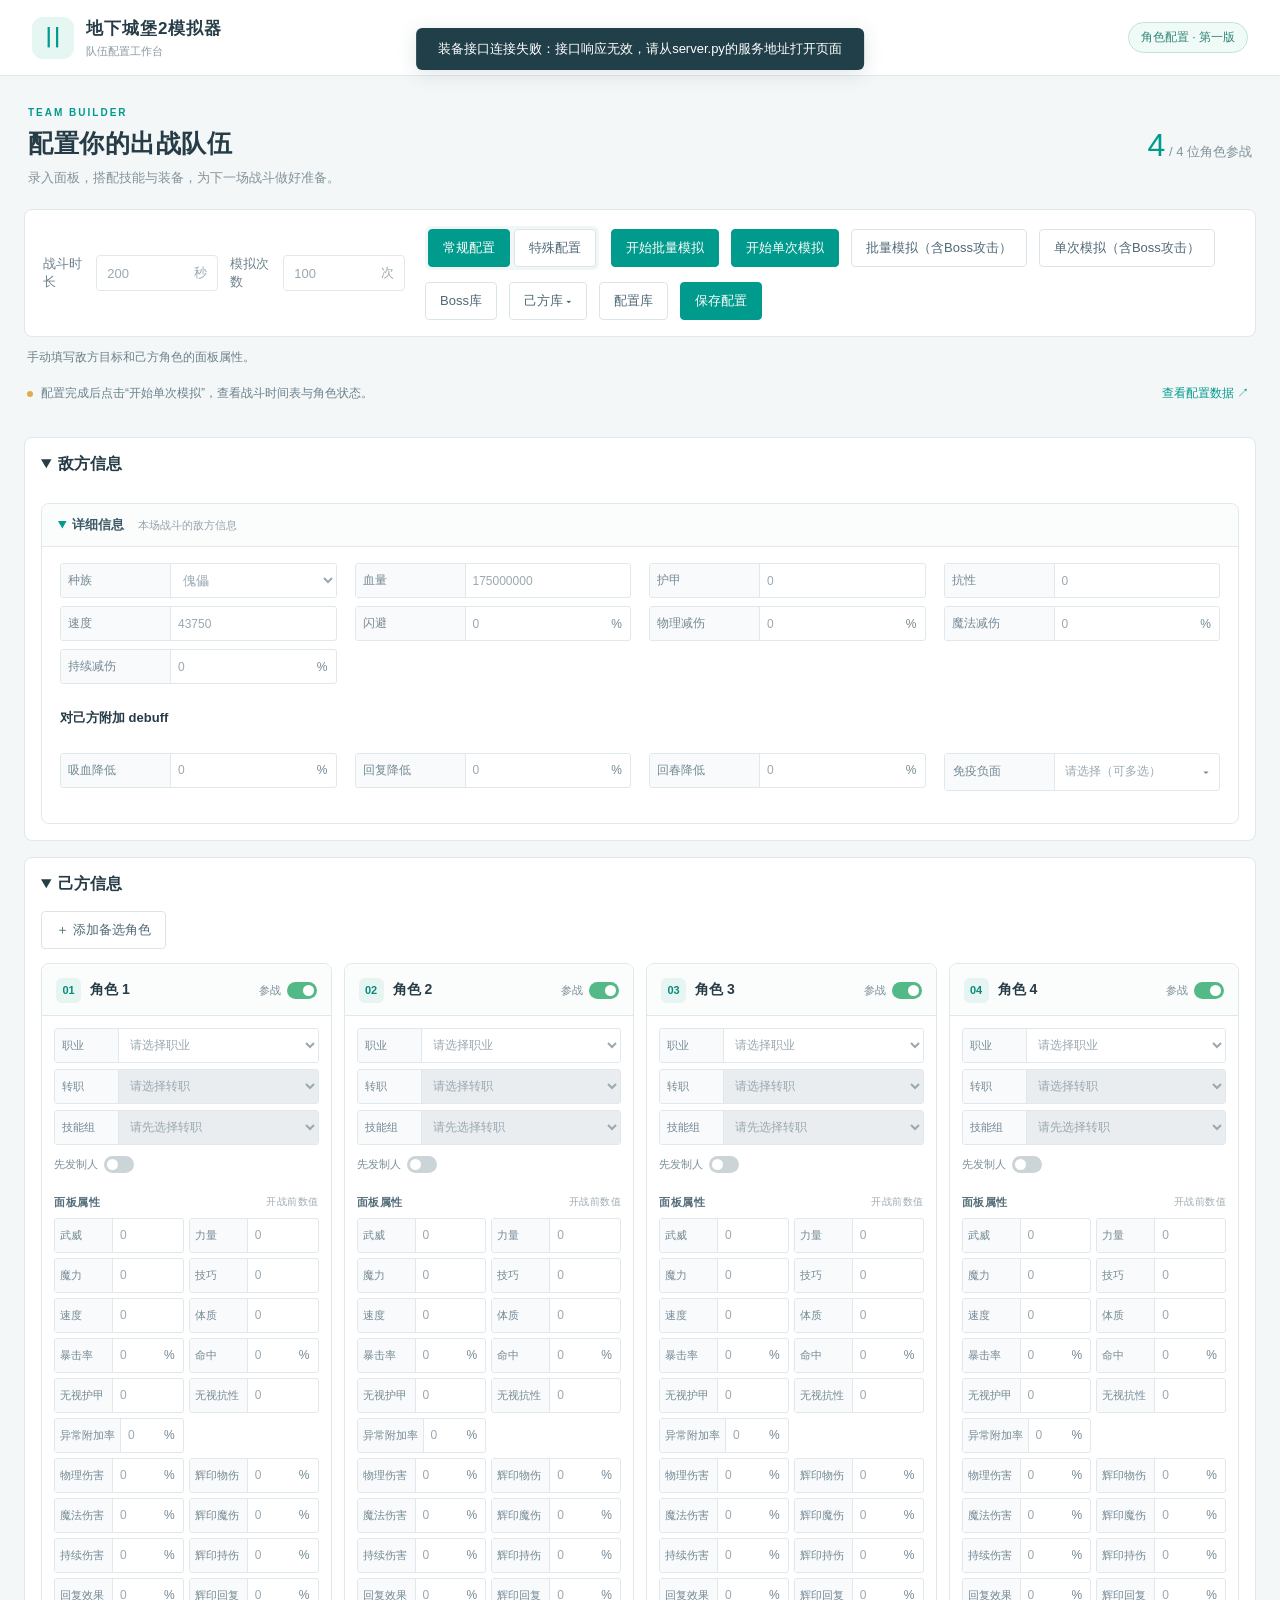
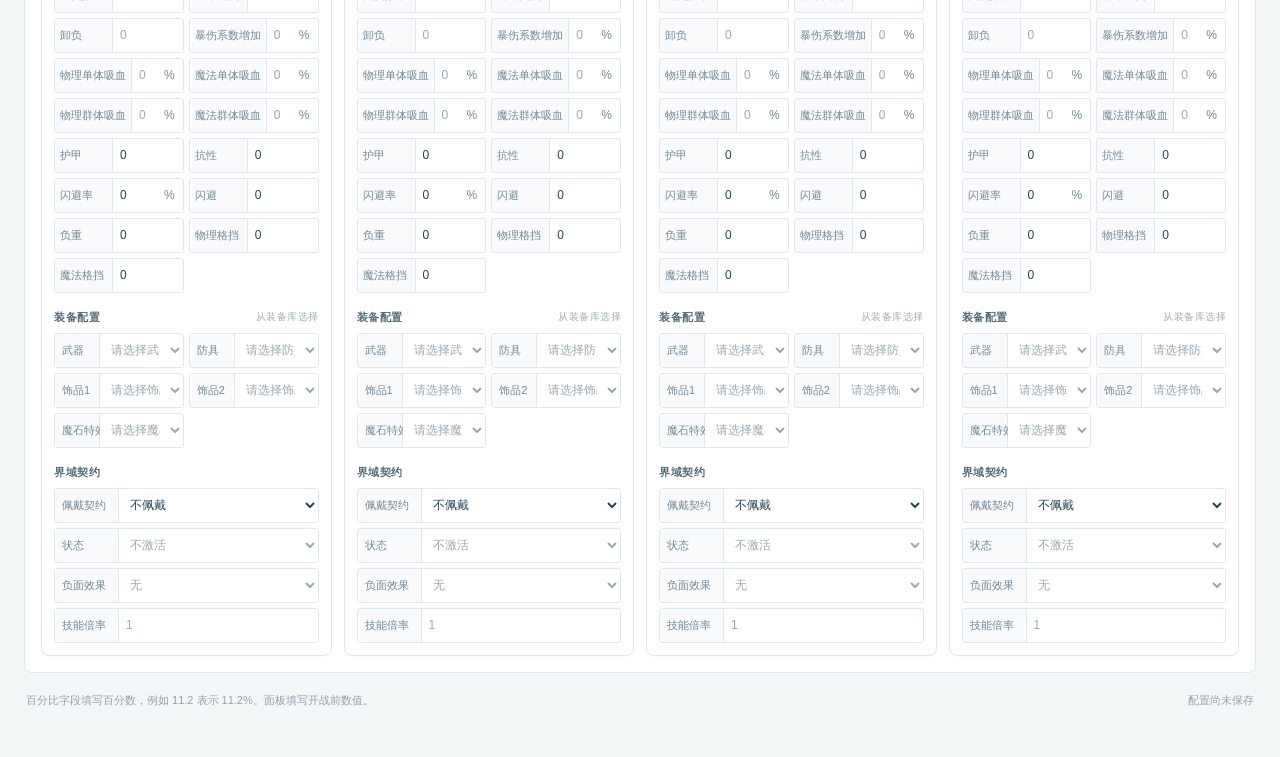
==== commit 395bca0a: "读取缓存 / 库存储合并 / Numba 回退" ====
--- a/frontend/index.html
+++ b/frontend/index.html
@@ -84,7 +84,7 @@
 <script src="js/ui/character-drag.js?v=ad16ebcb79b5"></script>
 <script src="js/battle/result-export.js?v=d925c431b784"></script>
 <script src="js/battle/result-xlsx.js?v=31100beb16f4"></script>
-<script src="js/battle/batch.js?v=318602e5c887"></script>
+<script src="js/battle/batch.js?v=5a63a88b8780"></script>
 <script src="js/unclassified-equipment/library.js?v=0bd6d85c2403"></script>
 <script src="js/battle/tas.js?v=8fa5ab01014d"></script>
 </body></html>
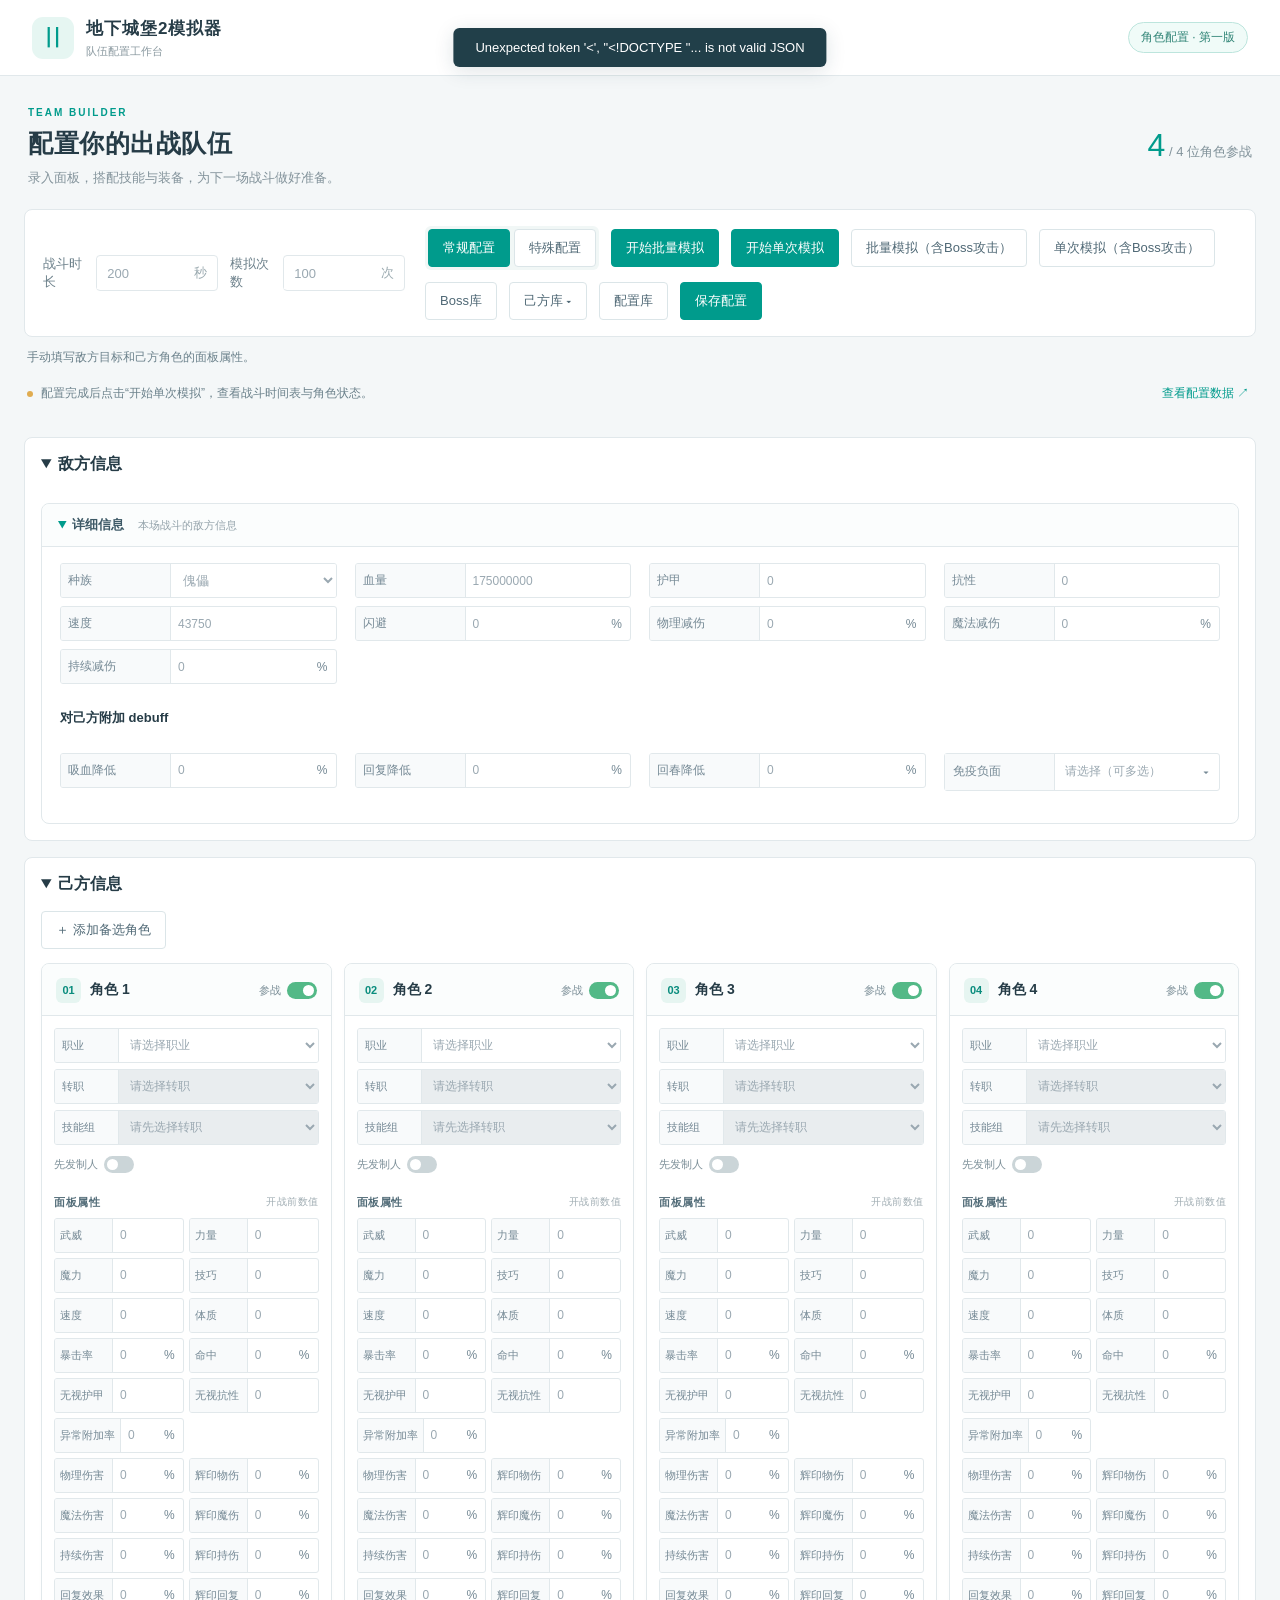
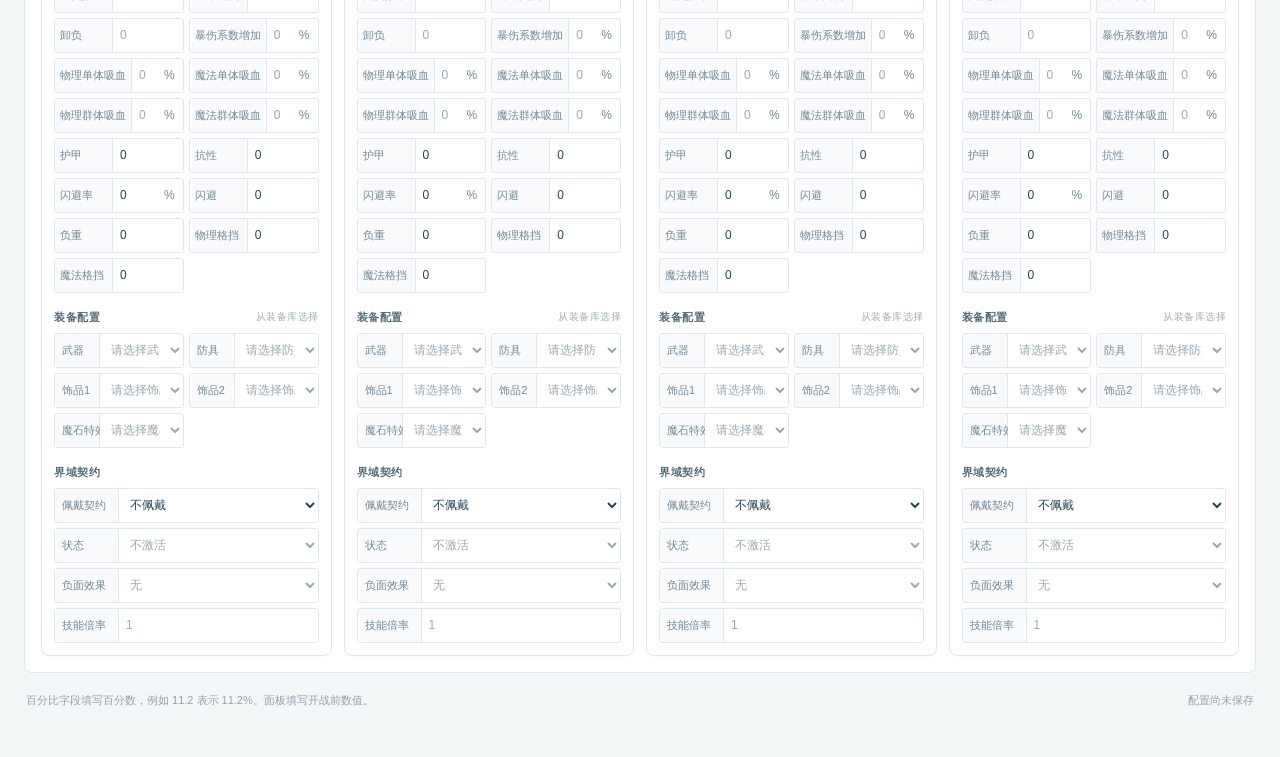
==== commit 2d07d41d: "统一格式化：ruff format + prettier，更新前端版本号 仅排版变化，Python 语法树前后一致，全部测试 118 通过、1 跳过。 新增 ruff.toml、.prettierrc" ====
--- a/frontend/index.html
+++ b/frontend/index.html
@@ -1,10 +1,10 @@
 <!doctype html>
 <html lang="zh-CN">
-<head><meta charset="utf-8"><meta name="viewport" content="width=device-width,initial-scale=1"><title>地下城堡2 · 队伍配置</title><link rel="stylesheet" href="css/styles.css?v=b1d5873cb125"><link rel="stylesheet" href="css/skill-editor.css?v=2a465114da10"><link rel="stylesheet" href="css/equipment-editor.css?v=93586c85321d"><link rel="stylesheet" href="css/skill-group-editor.css?v=0aa422f2d708">
-<link rel="stylesheet" href="css/configuration-library.css?v=bb98470b183b">
-<link rel="stylesheet" href="css/unclassified-equipment.css?v=8ccb5e47964f">
-<link rel="stylesheet" href="css/wiki-equipment.css?v=fd7ef48d55f1">
-<style>.contract-library-dialog{width:min(1050px,94vw);max-height:92vh}.contract-library-workspace{display:grid;grid-template-columns:240px minmax(0,1fr);gap:24px}.contract-library-workspace aside{display:flex;flex-direction:column;gap:10px}.contract-library-workspace aside button{display:block;width:100%;margin-bottom:5px}.contract-library-workspace form{max-height:68vh;overflow:auto;padding-right:8px}.contract-library-workspace .field{margin-bottom:10px;min-height:40px}.contract-library-footer{position:sticky;bottom:0;background:white;padding:14px 0;display:flex;gap:8px;justify-content:flex-end}@media(max-width:700px){.contract-library-workspace{grid-template-columns:1fr}.contract-library-workspace form{max-height:55vh}}</style><link rel="stylesheet" href="css/tas.css?v=ac0f8207b7f8">
+<head><meta charset="utf-8"><meta name="viewport" content="width=device-width,initial-scale=1"><title>地下城堡2 · 队伍配置</title><link rel="stylesheet" href="css/styles.css?v=e0df63b3372d"><link rel="stylesheet" href="css/skill-editor.css?v=1f8062c6f36b"><link rel="stylesheet" href="css/equipment-editor.css?v=d0f6daa00805"><link rel="stylesheet" href="css/skill-group-editor.css?v=355fc19964a1">
+<link rel="stylesheet" href="css/configuration-library.css?v=daca05d51943">
+<link rel="stylesheet" href="css/unclassified-equipment.css?v=9cb4a824fbd2">
+<link rel="stylesheet" href="css/wiki-equipment.css?v=d9e7ffb7117f">
+<style>.contract-library-dialog{width:min(1050px,94vw);max-height:92vh}.contract-library-workspace{display:grid;grid-template-columns:240px minmax(0,1fr);gap:24px}.contract-library-workspace aside{display:flex;flex-direction:column;gap:10px}.contract-library-workspace aside button{display:block;width:100%;margin-bottom:5px}.contract-library-workspace form{max-height:68vh;overflow:auto;padding-right:8px}.contract-library-workspace .field{margin-bottom:10px;min-height:40px}.contract-library-footer{position:sticky;bottom:0;background:white;padding:14px 0;display:flex;gap:8px;justify-content:flex-end}@media(max-width:700px){.contract-library-workspace{grid-template-columns:1fr}.contract-library-workspace form{max-height:55vh}}</style><link rel="stylesheet" href="css/tas.css?v=78ae3cecc61f">
 </head>
 <body>
 <header><div class="brand"><span class="mark">Ⅱ</span><div><strong>地下城堡2模拟器</strong><span class="subtitle">队伍配置工作台</span></div></div><span class="phase">角色配置 · 第一版</span></header>
@@ -59,32 +59,32 @@
 <input id="skill-library-file" type="file" accept=".json,application/json" hidden>
 
 <div id="toast" popover="manual" role="status" aria-live="polite"></div>
-<script src="js/ui/notifications.js?v=465816323b16"></script>
-<script src="js/ui/requests.js?v=8c78b0fee9da"></script>
-<script src="js/ui/library-sets.js?v=ec044c7e9e10"></script>
-<script src="js/skills/model.js?v=bac13c04dd9d"></script>
-<script src="js/configurations/special.js?v=d846c22e58f8"></script>
-<script src="js/stones/library.js?v=825be957ce9b"></script>
-<script src="js/people/library.js?v=7055005776e6"></script>
-<script src="js/trophies/library.js?v=8ec2b9e7d1f9"></script>
-<script src="js/holies/library.js?v=7c3446eb3bf6"></script>
-<script src="js/imprints/library.js?v=7b9d650d7f09"></script>
-<script src="js/rings/library.js?v=d065f3cffee1"></script>
-<script src="js/contracts/library.js?v=2f4815054b9d"></script>
-<script src="js/app.js?v=ae3501f0c18f"></script>
-<script src="js/bosses/library.js?v=b7720bd4a3ff"></script>
-<script src="js/configurations/library.js?v=ad0a6bd5f8b9"></script>
-<script src="js/skills/editor.js?v=3047441660b1"></script>
-<script src="js/equipment/model.js?v=376f76c14842"></script>
-<script src="js/equipment/wiki-details.js?v=d97f443fd107"></script>
-<script src="js/equipment/editor.js?v=af97f9ec4422"></script>
-<script src="js/equipment/wiki-editor.js?v=23d2b0e40fe2"></script>
-<script src="js/skill-groups/editor.js?v=40d919f6fc55"></script>
-<script src="js/battle/timeline.js?v=a16bbdb4e10c"></script>
-<script src="js/ui/character-drag.js?v=ad16ebcb79b5"></script>
-<script src="js/battle/result-export.js?v=d925c431b784"></script>
-<script src="js/battle/result-xlsx.js?v=31100beb16f4"></script>
-<script src="js/battle/batch.js?v=5a63a88b8780"></script>
-<script src="js/unclassified-equipment/library.js?v=0bd6d85c2403"></script>
-<script src="js/battle/tas.js?v=8fa5ab01014d"></script>
+<script src="js/ui/notifications.js?v=fa9fcfb71514"></script>
+<script src="js/ui/requests.js?v=f55b86f0cb77"></script>
+<script src="js/ui/library-sets.js?v=274f385dcd63"></script>
+<script src="js/skills/model.js?v=5cffb8a0eb32"></script>
+<script src="js/configurations/special.js?v=2f8e474a5e9b"></script>
+<script src="js/stones/library.js?v=cb8d2e39b05f"></script>
+<script src="js/people/library.js?v=db092f35af5c"></script>
+<script src="js/trophies/library.js?v=7689288a04ac"></script>
+<script src="js/holies/library.js?v=d0476a82bdc8"></script>
+<script src="js/imprints/library.js?v=60499e894883"></script>
+<script src="js/rings/library.js?v=416a32578984"></script>
+<script src="js/contracts/library.js?v=edeb2eadcaf1"></script>
+<script src="js/app.js?v=284cafec4fb8"></script>
+<script src="js/bosses/library.js?v=f74a5d26c436"></script>
+<script src="js/configurations/library.js?v=0e84f7becdd0"></script>
+<script src="js/skills/editor.js?v=e934b0a6167e"></script>
+<script src="js/equipment/model.js?v=29b1237be9f1"></script>
+<script src="js/equipment/wiki-details.js?v=8c4709ca2d82"></script>
+<script src="js/equipment/editor.js?v=9dc4088f89c4"></script>
+<script src="js/equipment/wiki-editor.js?v=aa7723277bf1"></script>
+<script src="js/skill-groups/editor.js?v=cc6dc300da6b"></script>
+<script src="js/battle/timeline.js?v=176d88a8a204"></script>
+<script src="js/ui/character-drag.js?v=cab546ed0cff"></script>
+<script src="js/battle/result-export.js?v=b5792d267f9d"></script>
+<script src="js/battle/result-xlsx.js?v=07b2a0157d6b"></script>
+<script src="js/battle/batch.js?v=01fce6ab1f5c"></script>
+<script src="js/unclassified-equipment/library.js?v=c7f47528fec0"></script>
+<script src="js/battle/tas.js?v=86e611a6c7f3"></script>
 </body></html>
--- a/frontend/css/styles.css
+++ b/frontend/css/styles.css
@@ -1,114 +1,1547 @@
-:root{font-family:"Microsoft YaHei","PingFang SC",sans-serif;color:#263c47;background:#f4f7f8;font-size:13px;--teal:#009b8c;--line:#e1e8eb}*{box-sizing:border-box}body{margin:0}button,input{font:inherit}button{cursor:pointer}header{height:76px;background:white;border-bottom:1px solid var(--line);display:flex;align-items:center;justify-content:space-between;padding:0 32px}.brand{display:flex;gap:12px;align-items:center}.mark{display:grid;place-items:center;background:#e6f6f2;color:var(--teal);font-family:Georgia,serif;font-size:28px;width:42px;height:42px;border-radius:11px}.brand strong{display:block;font-size:17px;letter-spacing:1px}.subtitle{display:block;margin-top:4px;color:#89989f;font-size:11px}.phase{border:1px solid #bde5dd;background:#f0fbf8;color:#318577;padding:6px 12px;border-radius:20px;font-size:12px}main{max-width:1920px;margin:auto;padding:28px 24px}.intro{display:flex;align-items:center;justify-content:space-between;margin:0 4px 22px}.eyebrow{font-size:10px;letter-spacing:2px;color:var(--teal);font-weight:bold}h1{font-size:25px;margin:8px 0 9px;letter-spacing:.5px}.intro p{margin:0;color:#83939b}.team-count strong{font-size:32px;color:var(--teal);font-weight:500}.team-count span{color:#81929a}.toolbar{display:flex;justify-content:space-between;gap:20px;align-items:center;padding:16px 18px;background:white;border:1px solid var(--line);border-radius:8px}.settings,.actions{display:flex;gap:12px;align-items:center}.settings>label{display:flex;gap:12px;align-items:center;color:#6d818b}.unit-input{display:flex;align-items:center;border:1px solid var(--line);border-radius:4px;width:150px;height:36px;padding-right:10px;background:white}.unit-input input{width:100%;border:0;outline:0;padding:8px 10px;min-width:0}.unit-input span{color:#9cabb1}button{background:white;border:1px solid #dbe5e8;border-radius:4px;padding:9px 14px;color:#4f6875;transition:.15s}button:hover{border-color:var(--teal);color:var(--teal)}button.primary{background:var(--teal);border-color:var(--teal);color:white}.notice{display:flex;gap:8px;align-items:center;padding:14px 3px;color:#6b818b;font-size:12px;line-height:1.6}.notice-dot{height:6px;width:6px;flex-shrink:0;background:#e0ac50;border-radius:50%}.notice button{margin-left:auto;border:0;background:none;color:var(--teal);padding:4px;white-space:nowrap}.characters{display:grid;grid-template-columns:repeat(4,minmax(0,1fr));gap:12px}.character{background:white;border:1px solid var(--line);border-radius:8px;overflow:hidden;box-shadow:0 2px 6px #183e4b04}.character.disabled{background:#fafcfc}.card-head{padding:14px 14px 12px;display:flex;justify-content:space-between;align-items:center;border-bottom:1px solid var(--line);background:#fbfdfd}.card-title{display:flex;align-items:center;gap:9px}.number{width:25px;height:25px;background:#e6f5f1;color:#098c7d;display:grid;place-items:center;border-radius:6px;font-size:11px;font-weight:bold}.card-title strong{font-size:14px}.switch-label{display:flex;align-items:center;gap:6px;color:#7c8f98;font-size:11px}.switch{appearance:none;width:30px;height:17px;border-radius:12px;background:#cbd5d8;position:relative;cursor:pointer;margin:0}.switch:checked{background:#53b987}.switch:before{content:"";position:absolute;top:3px;left:3px;width:11px;height:11px;background:white;border-radius:50%;transition:.15s}.switch:checked:before{left:16px}.card-body{padding:12px}.field{display:flex;align-items:stretch;min-width:0;border:1px solid var(--line);border-radius:3px;height:35px;overflow:hidden;background:white}.field span{background:#f8fafb;color:#758995;min-width:64px;display:flex;align-items:center;padding:0 7px;font-size:11px;white-space:nowrap;border-right:1px solid var(--line)}.field input{border:0;outline:0;width:100%;min-width:0;padding:7px;color:#284553;background:transparent;font-size:12px}.field input::placeholder{color:#a5b1b6}.field:focus-within,.unit-input:focus-within{border-color:var(--teal);box-shadow:0 0 0 2px #009b8c12}.identity{display:grid;gap:6px}.identity .field span{min-width:64px}.section-label{display:flex;align-items:center;justify-content:space-between;color:#526c78;font-size:11px;font-weight:bold;margin:17px 0 8px;letter-spacing:.5px}.section-label small{color:#a0adb3;font-weight:normal;font-size:10px}.stats,.equipment{display:grid;grid-template-columns:repeat(2,minmax(0,1fr));gap:5px}.stats .field span{min-width:58px;padding:0 5px}.equipment .field span{min-width:45px}.equipment .wide{grid-column:1/-1}.contract{display:grid;gap:5px}footer{display:flex;justify-content:space-between;gap:12px;font-size:11px;color:#92a1a9;margin:18px 2px;line-height:1.8}#save-state{white-space:nowrap}dialog{width:min(760px,92vw);border:1px solid var(--line);border-radius:12px;padding:24px;color:#334e5a;max-height:85vh}dialog::backdrop{background:#102d4260}.dialog-head{display:flex;align-items:center;justify-content:space-between}.dialog-head h2{margin:0;font-size:18px}.dialog-head button{font-size:22px;padding:2px 10px}dialog p{color:#81949d;font-size:12px}pre{font-size:12px;background:#f4f8f9;padding:16px;overflow:auto;max-height:60vh;border-radius:6px;white-space:pre-wrap;overflow-wrap:anywhere}#toast{position:fixed;bottom:28px;left:50%;transform:translateX(-50%);background:#213f49;color:white;padding:12px 22px;border-radius:6px;box-shadow:0 4px 20px #16354522;opacity:0;pointer-events:none;transition:.2s;font-size:13px;max-width:90vw}#toast.visible{opacity:1}@media(min-width:1600px){.field{height:38px}.field span{font-size:12px}.field input{font-size:13px}.card-body{padding:14px}}@media(max-width:1150px){.characters{grid-template-columns:repeat(2,minmax(0,1fr))}.toolbar{align-items:flex-start;flex-direction:column}.actions{flex-wrap:wrap}}@media(max-width:600px){header{padding:0 16px}.phase{display:none}main{padding:20px 12px}.characters{grid-template-columns:1fr}.team-count{display:none}h1{font-size:22px}.settings{flex-wrap:wrap;gap:10px}.settings>label{gap:8px}.unit-input{width:125px}.actions{gap:6px}.actions button{padding:8px 10px}.notice{flex-wrap:wrap}.notice button{margin-left:0}footer{flex-direction:column}.intro p{font-size:12px}}
+:root {
+  font-family: "Microsoft YaHei", "PingFang SC", sans-serif;
+  color: #263c47;
+  background: #f4f7f8;
+  font-size: 13px;
+  --teal: #009b8c;
+  --line: #e1e8eb;
+}
+* {
+  box-sizing: border-box;
+}
+body {
+  margin: 0;
+}
+button,
+input {
+  font: inherit;
+}
+button {
+  cursor: pointer;
+}
+header {
+  height: 76px;
+  background: white;
+  border-bottom: 1px solid var(--line);
+  display: flex;
+  align-items: center;
+  justify-content: space-between;
+  padding: 0 32px;
+}
+.brand {
+  display: flex;
+  gap: 12px;
+  align-items: center;
+}
+.mark {
+  display: grid;
+  place-items: center;
+  background: #e6f6f2;
+  color: var(--teal);
+  font-family: Georgia, serif;
+  font-size: 28px;
+  width: 42px;
+  height: 42px;
+  border-radius: 11px;
+}
+.brand strong {
+  display: block;
+  font-size: 17px;
+  letter-spacing: 1px;
+}
+.subtitle {
+  display: block;
+  margin-top: 4px;
+  color: #89989f;
+  font-size: 11px;
+}
+.phase {
+  border: 1px solid #bde5dd;
+  background: #f0fbf8;
+  color: #318577;
+  padding: 6px 12px;
+  border-radius: 20px;
+  font-size: 12px;
+}
+main {
+  max-width: 1920px;
+  margin: auto;
+  padding: 28px 24px;
+}
+.intro {
+  display: flex;
+  align-items: center;
+  justify-content: space-between;
+  margin: 0 4px 22px;
+}
+.eyebrow {
+  font-size: 10px;
+  letter-spacing: 2px;
+  color: var(--teal);
+  font-weight: bold;
+}
+h1 {
+  font-size: 25px;
+  margin: 8px 0 9px;
+  letter-spacing: 0.5px;
+}
+.intro p {
+  margin: 0;
+  color: #83939b;
+}
+.team-count strong {
+  font-size: 32px;
+  color: var(--teal);
+  font-weight: 500;
+}
+.team-count span {
+  color: #81929a;
+}
+.toolbar {
+  display: flex;
+  justify-content: space-between;
+  gap: 20px;
+  align-items: center;
+  padding: 16px 18px;
+  background: white;
+  border: 1px solid var(--line);
+  border-radius: 8px;
+}
+.settings,
+.actions {
+  display: flex;
+  gap: 12px;
+  align-items: center;
+}
+.settings > label {
+  display: flex;
+  gap: 12px;
+  align-items: center;
+  color: #6d818b;
+}
+.unit-input {
+  display: flex;
+  align-items: center;
+  border: 1px solid var(--line);
+  border-radius: 4px;
+  width: 150px;
+  height: 36px;
+  padding-right: 10px;
+  background: white;
+}
+.unit-input input {
+  width: 100%;
+  border: 0;
+  outline: 0;
+  padding: 8px 10px;
+  min-width: 0;
+}
+.unit-input span {
+  color: #9cabb1;
+}
+button {
+  background: white;
+  border: 1px solid #dbe5e8;
+  border-radius: 4px;
+  padding: 9px 14px;
+  color: #4f6875;
+  transition: 0.15s;
+}
+button:hover {
+  border-color: var(--teal);
+  color: var(--teal);
+}
+button.primary {
+  background: var(--teal);
+  border-color: var(--teal);
+  color: white;
+}
+.notice {
+  display: flex;
+  gap: 8px;
+  align-items: center;
+  padding: 14px 3px;
+  color: #6b818b;
+  font-size: 12px;
+  line-height: 1.6;
+}
+.notice-dot {
+  height: 6px;
+  width: 6px;
+  flex-shrink: 0;
+  background: #e0ac50;
+  border-radius: 50%;
+}
+.notice button {
+  margin-left: auto;
+  border: 0;
+  background: none;
+  color: var(--teal);
+  padding: 4px;
+  white-space: nowrap;
+}
+.characters {
+  display: grid;
+  grid-template-columns: repeat(4, minmax(0, 1fr));
+  gap: 12px;
+}
+.character {
+  background: white;
+  border: 1px solid var(--line);
+  border-radius: 8px;
+  overflow: hidden;
+  box-shadow: 0 2px 6px #183e4b04;
+}
+.character.disabled {
+  background: #fafcfc;
+}
+.card-head {
+  padding: 14px 14px 12px;
+  display: flex;
+  justify-content: space-between;
+  align-items: center;
+  border-bottom: 1px solid var(--line);
+  background: #fbfdfd;
+}
+.card-title {
+  display: flex;
+  align-items: center;
+  gap: 9px;
+}
+.number {
+  width: 25px;
+  height: 25px;
+  background: #e6f5f1;
+  color: #098c7d;
+  display: grid;
+  place-items: center;
+  border-radius: 6px;
+  font-size: 11px;
+  font-weight: bold;
+}
+.card-title strong {
+  font-size: 14px;
+}
+.switch-label {
+  display: flex;
+  align-items: center;
+  gap: 6px;
+  color: #7c8f98;
+  font-size: 11px;
+}
+.switch {
+  appearance: none;
+  width: 30px;
+  height: 17px;
+  border-radius: 12px;
+  background: #cbd5d8;
+  position: relative;
+  cursor: pointer;
+  margin: 0;
+}
+.switch:checked {
+  background: #53b987;
+}
+.switch:before {
+  content: "";
+  position: absolute;
+  top: 3px;
+  left: 3px;
+  width: 11px;
+  height: 11px;
+  background: white;
+  border-radius: 50%;
+  transition: 0.15s;
+}
+.switch:checked:before {
+  left: 16px;
+}
+.card-body {
+  padding: 12px;
+}
+.field {
+  display: flex;
+  align-items: stretch;
+  min-width: 0;
+  border: 1px solid var(--line);
+  border-radius: 3px;
+  height: 35px;
+  overflow: hidden;
+  background: white;
+}
+.field span {
+  background: #f8fafb;
+  color: #758995;
+  min-width: 64px;
+  display: flex;
+  align-items: center;
+  padding: 0 7px;
+  font-size: 11px;
+  white-space: nowrap;
+  border-right: 1px solid var(--line);
+}
+.field input {
+  border: 0;
+  outline: 0;
+  width: 100%;
+  min-width: 0;
+  padding: 7px;
+  color: #284553;
+  background: transparent;
+  font-size: 12px;
+}
+.field input::placeholder {
+  color: #a5b1b6;
+}
+.field:focus-within,
+.unit-input:focus-within {
+  border-color: var(--teal);
+  box-shadow: 0 0 0 2px #009b8c12;
+}
+.identity {
+  display: grid;
+  gap: 6px;
+}
+.identity .field span {
+  min-width: 64px;
+}
+.section-label {
+  display: flex;
+  align-items: center;
+  justify-content: space-between;
+  color: #526c78;
+  font-size: 11px;
+  font-weight: bold;
+  margin: 17px 0 8px;
+  letter-spacing: 0.5px;
+}
+.section-label small {
+  color: #a0adb3;
+  font-weight: normal;
+  font-size: 10px;
+}
+.stats,
+.equipment {
+  display: grid;
+  grid-template-columns: repeat(2, minmax(0, 1fr));
+  gap: 5px;
+}
+.stats .field span {
+  min-width: 58px;
+  padding: 0 5px;
+}
+.equipment .field span {
+  min-width: 45px;
+}
+.equipment .wide {
+  grid-column: 1/-1;
+}
+.contract {
+  display: grid;
+  gap: 5px;
+}
+footer {
+  display: flex;
+  justify-content: space-between;
+  gap: 12px;
+  font-size: 11px;
+  color: #92a1a9;
+  margin: 18px 2px;
+  line-height: 1.8;
+}
+#save-state {
+  white-space: nowrap;
+}
+dialog {
+  width: min(760px, 92vw);
+  border: 1px solid var(--line);
+  border-radius: 12px;
+  padding: 24px;
+  color: #334e5a;
+  max-height: 85vh;
+}
+dialog::backdrop {
+  background: #102d4260;
+}
+.dialog-head {
+  display: flex;
+  align-items: center;
+  justify-content: space-between;
+}
+.dialog-head h2 {
+  margin: 0;
+  font-size: 18px;
+}
+.dialog-head button {
+  font-size: 22px;
+  padding: 2px 10px;
+}
+dialog p {
+  color: #81949d;
+  font-size: 12px;
+}
+pre {
+  font-size: 12px;
+  background: #f4f8f9;
+  padding: 16px;
+  overflow: auto;
+  max-height: 60vh;
+  border-radius: 6px;
+  white-space: pre-wrap;
+  overflow-wrap: anywhere;
+}
+#toast {
+  position: fixed;
+  bottom: 28px;
+  left: 50%;
+  transform: translateX(-50%);
+  background: #213f49;
+  color: white;
+  padding: 12px 22px;
+  border-radius: 6px;
+  box-shadow: 0 4px 20px #16354522;
+  opacity: 0;
+  pointer-events: none;
+  transition: 0.2s;
+  font-size: 13px;
+  max-width: 90vw;
+}
+#toast.visible {
+  opacity: 1;
+}
+@media (min-width: 1600px) {
+  .field {
+    height: 38px;
+  }
+  .field span {
+    font-size: 12px;
+  }
+  .field input {
+    font-size: 13px;
+  }
+  .card-body {
+    padding: 14px;
+  }
+}
+@media (max-width: 1150px) {
+  .characters {
+    grid-template-columns: repeat(2, minmax(0, 1fr));
+  }
+  .toolbar {
+    align-items: flex-start;
+    flex-direction: column;
+  }
+  .actions {
+    flex-wrap: wrap;
+  }
+}
+@media (max-width: 600px) {
+  header {
+    padding: 0 16px;
+  }
+  .phase {
+    display: none;
+  }
+  main {
+    padding: 20px 12px;
+  }
+  .characters {
+    grid-template-columns: 1fr;
+  }
+  .team-count {
+    display: none;
+  }
+  h1 {
+    font-size: 22px;
+  }
+  .settings {
+    flex-wrap: wrap;
+    gap: 10px;
+  }
+  .settings > label {
+    gap: 8px;
+  }
+  .unit-input {
+    width: 125px;
+  }
+  .actions {
+    gap: 6px;
+  }
+  .actions button {
+    padding: 8px 10px;
+  }
+  .notice {
+    flex-wrap: wrap;
+  }
+  .notice button {
+    margin-left: 0;
+  }
+  footer {
+    flex-direction: column;
+  }
+  .intro p {
+    font-size: 12px;
+  }
+}
 
 /* 目标属性：桌面四列，窄屏两列或单列。 */
-.target-panel{background:white;border:1px solid var(--line);border-radius:8px;margin:0 0 16px;overflow:visible}
-.target-panel>summary{cursor:pointer;padding:12px 16px;background:#fbfdfd;color:#3d5966;font-weight:bold;user-select:none}
-.target-panel>summary::marker{color:var(--teal)}
-.target-panel>summary small{margin-left:14px;color:#94a3ab;font-size:11px;font-weight:normal}
-.target-panel[open]>summary{border-bottom:1px solid var(--line)}
-.target-grid{display:grid;grid-template-columns:repeat(4,minmax(0,1fr));gap:8px 18px;padding:16px 18px 8px}
-.target-grid .field span{min-width:110px;font-size:12px}
-.target-grid .field select{border:0;outline:none;min-width:0;width:100%;background:white;color:#284553;font:inherit;padding:6px 8px}
-.target-grid .field select:focus-visible{outline:2px solid var(--teal);outline-offset:-2px}
-.target-toggle{display:flex;align-items:center;gap:14px;min-height:35px;padding:0 8px;color:#758995;font-size:12px}
-.target-toggle>span{min-width:94px}
-.target-skill-details{grid-column:span 3}
-.target-help{margin:0;padding:4px 18px 14px;color:#92a1a9;font-size:11px;line-height:1.8}
-@media(max-width:1150px){.target-grid{grid-template-columns:repeat(2,minmax(0,1fr))}.target-skill-details{grid-column:span 1}}
-@media(max-width:600px){.target-grid{grid-template-columns:1fr;padding:12px;gap:6px}.target-panel>summary small{display:none}.target-help{padding:4px 12px 12px}}
-
-.target-immunity-dropdown{position:relative;min-width:0}
-.target-immunity-dropdown summary{display:flex;align-items:center;height:38px;border:1px solid var(--line);border-radius:3px;background:white;cursor:pointer;list-style:none;font-size:12px}
-.target-immunity-dropdown summary::-webkit-details-marker{display:none}
-.target-immunity-dropdown summary>span:first-child{display:flex;align-items:center;align-self:stretch;min-width:110px;padding:0 8px;background:#f8fafb;color:#758995;border-right:1px solid var(--line)}
-.target-immunity-dropdown summary>span:last-child{flex:1;min-width:0;padding:0 10px;overflow:hidden;text-overflow:ellipsis;white-space:nowrap}
-.target-immunity-dropdown summary:after{content:'▾';margin-right:10px;color:#758995}
-.target-immunity-options{position:absolute;top:calc(100% + 4px);left:0;right:0;z-index:10;background:white;border:1px solid var(--line);border-radius:4px;padding:8px;box-shadow:0 5px 16px #16354520}
-.target-immunity-options label{display:flex;align-items:center;gap:8px;padding:8px;cursor:pointer;font-size:13px}
-.target-immunity-options label:hover{background:#effaf7}
-.target-immunity-options input{accent-color:var(--teal)}
-
-.target-immunity-dropdown summary{padding:0;font-weight:normal}
-.target-panel>summary{border-radius:8px}
-.target-panel[open]>summary{border-radius:8px 8px 0 0}
-
-.character .identity select{width:100%;min-width:0;border:0;outline:none;padding:7px;color:#284553;background:white;font:inherit;font-size:12px}.character .identity select:focus-visible{outline:2px solid var(--teal);outline-offset:-2px}
-
-.character .stats .field>span:not(.field-unit){flex:0 0 auto;min-width:58px;padding:0 5px}
-.character .stats .field input{flex:1;min-width:0;width:0}
-.field>span.field-unit{flex:0 0 auto;min-width:0!important;padding:0 8px!important;border:0;background:transparent;font-size:12px;color:#758995}
-
-.character .equipment select{width:100%;min-width:0;border:0;outline:none;padding:7px;color:#284553;background:white;font:inherit;font-size:12px}.character .equipment select:focus-visible{outline:2px solid var(--teal);outline-offset:-2px}
-
-.character .contract select{width:100%;min-width:0;border:0;outline:none;padding:7px;color:#284553;background:white;font:inherit;font-size:12px}.character .contract select:focus-visible{outline:2px solid var(--teal);outline-offset:-2px}
-
-#team-form input.default-value,#team-form select.default-value{color:#9aa8b1}
-#team-form select option{color:#284553}
-#team-form select option[value=""],#team-form select option[value="不激活"],#team-form select option[value="无"]{color:#9aa8b1}
-.target-immunity-dropdown summary.default-value>span:last-child{color:#9aa8b1}
-
-#toast[popover]{inset:auto;margin:0;left:50%;bottom:28px;border:0;width:max-content;max-width:90vw;z-index:99999}#toast[popover]::backdrop{background:transparent;pointer-events:none}
-
-#toast,#toast[popover]{top:28px;bottom:auto;left:50%;transform:translateX(-50%)}
-
-.battle-start-dialog{width:min(1000px,94vw)}.battle-start-dialog section{border:1px solid var(--line);border-radius:6px;margin:14px 0;padding:12px}.battle-start-dialog h3{font-size:14px;margin:0 0 10px}.battle-start-dialog p{color:#526c78}
-
-.simulation-dialog{width:min(1450px,96vw);max-height:92vh;padding:22px;box-sizing:border-box}
-.simulation-summary{color:#526c78;line-height:1.7}.simulation-warnings{padding:8px 14px;background:#fff6df;color:#806024;border-radius:6px;margin-bottom:12px;font-size:13px}.simulation-warnings p{margin:5px 0}
-.simulation-layout{display:grid;grid-template-columns:minmax(280px,1fr) minmax(0,1.8fr);gap:20px;align-items:start}
-.simulation-timeline,.simulation-detail{height:65vh;max-height:65vh;box-sizing:border-box;overflow:auto;padding:3px 8px 12px 3px;scrollbar-gutter:stable}
-.simulation-time{display:block;width:100%;text-align:left;white-space:normal;margin-bottom:9px;padding:12px;border:1px solid var(--line);background:white;color:#284553;border-radius:6px;line-height:1.7;font-size:13px}
-.simulation-time strong{display:block;color:var(--teal);font-size:14px}.simulation-time span{display:block}.simulation-time.selected{background:#edf9f6;border-color:var(--teal)}
-.simulation-detail h3{margin:4px 0 12px;font-size:16px}.simulation-detail>p{font-size:13px;color:#526c78}
-.simulation-characters{display:grid;grid-template-columns:repeat(2,minmax(0,1fr));gap:12px}.simulation-character{border:1px solid var(--line);border-radius:7px;padding:12px}.simulation-character h4{font-size:14px;margin:0 0 8px}.simulation-character h5{font-size:13px;margin:15px 0 8px}.simulation-character p{font-size:12px;line-height:1.7;margin:6px 0;white-space:pre-line}
-.simulation-stats{display:grid;grid-template-columns:minmax(0,1fr) minmax(0,1fr);font-size:12px;line-height:1.8;margin:10px 0}.simulation-stats dt{color:#758995}.simulation-stats dd{margin:0;text-align:right}.simulation-buff{padding:6px;background:#eef8f5;border-radius:4px}.simulation-buff.negative{background:#fff0ec}.simulation-character .muted{color:#9aa8b1}
-@media(max-width:850px){.simulation-layout{grid-template-columns:1fr}.simulation-timeline{height:28vh;max-height:28vh}.simulation-detail{height:40vh;max-height:40vh}.simulation-dialog{padding:12px}}@media(max-width:450px){.simulation-characters{grid-template-columns:1fr}}
-
-.character-move-controls{display:flex;gap:4px;margin-left:auto}.character-move{padding:2px 7px;min-width:28px;height:27px;font-size:15px;line-height:1}.character-move:disabled{opacity:.35;cursor:default}.card-head{gap:8px}.card-head .switch-label{flex-shrink:0}.card-head .card-title{flex-shrink:0}
-
-.character{position:relative}.character .card-head{cursor:grab}.character .card-head button,.character .card-head input{cursor:pointer}.character-dragging{opacity:.55;box-shadow:0 12px 30px #173e4b33;border-color:var(--teal)}.character-dragging .card-head{cursor:grabbing}.character-drop-target{outline:2px dashed var(--teal);outline-offset:4px;background:#eef9f6;box-shadow:0 8px 24px #009b8c20}.character-drop-target::after{content:'放置到此站位';position:absolute;top:62px;left:50%;transform:translateX(-50%);padding:7px 14px;border-radius:6px;background:var(--teal);color:white;font-size:12px;box-shadow:0 3px 12px #173e4b22;pointer-events:none;z-index:2}.character-drag-active .character{transition:box-shadow .15s,border-color .15s,opacity .15s}@media(prefers-reduced-motion:reduce){.character-drag-active .character{transition:none}}
-
-.batch-dialog{width:min(1200px,94vw)}.batch-progress{margin:14px 0;color:#526c78}.batch-stat-row{display:flex;flex-wrap:wrap;gap:22px;margin:14px 0;padding:12px 0;border-bottom:1px solid var(--line)}.batch-metric{display:flex;gap:10px;align-items:baseline;font-size:13px}.batch-metric>span{color:#758995}.batch-metric strong{color:#284553;font-size:15px;font-weight:600}.batch-custom{display:flex;align-items:center;gap:8px;font-size:13px}.batch-custom input{width:64px;padding:5px;border:1px solid var(--line);border-radius:4px;font:inherit;color:#284553}.batch-custom strong{margin-left:6px;font-size:15px}.batch-dialog h3{margin:22px 0 12px;font-size:15px}.batch-character-means{display:grid;grid-template-columns:repeat(4,minmax(0,1fr));gap:12px}.batch-character-means .batch-metric{align-items:flex-start;flex-direction:column;padding:12px;border:1px solid var(--line);border-radius:6px}.batch-effects{padding:12px 0;border-bottom:1px solid var(--line)}.batch-effects h4{font-size:13px;margin:0 0 10px}.batch-effect-list{display:grid;grid-template-columns:repeat(2,minmax(0,1fr));gap:10px 24px}.batch-effect{display:flex;justify-content:space-between;gap:12px;font-size:13px;color:#526c78}.batch-effect strong{color:var(--teal);white-space:nowrap}.batch-dialog .batch-warning{color:#806024;background:#fff6df;padding:10px;border-radius:5px}.batch-help{font-size:12px}@media(max-width:700px){.batch-character-means{grid-template-columns:repeat(2,minmax(0,1fr))}.batch-effect-list{grid-template-columns:1fr}.batch-stat-row{gap:12px}}
-
-.simulation-time .simulation-event-continuation{padding-left:1.5em}
-
-.simulation-filter{display:flex;align-items:center;gap:12px;margin:10px 0 14px;font-size:13px}.simulation-filter select{min-width:180px;padding:7px;border:1px solid var(--line);border-radius:4px;background:white;color:#284553;font:inherit}
+.target-panel {
+  background: white;
+  border: 1px solid var(--line);
+  border-radius: 8px;
+  margin: 0 0 16px;
+  overflow: visible;
+}
+.target-panel > summary {
+  cursor: pointer;
+  padding: 12px 16px;
+  background: #fbfdfd;
+  color: #3d5966;
+  font-weight: bold;
+  user-select: none;
+}
+.target-panel > summary::marker {
+  color: var(--teal);
+}
+.target-panel > summary small {
+  margin-left: 14px;
+  color: #94a3ab;
+  font-size: 11px;
+  font-weight: normal;
+}
+.target-panel[open] > summary {
+  border-bottom: 1px solid var(--line);
+}
+.target-grid {
+  display: grid;
+  grid-template-columns: repeat(4, minmax(0, 1fr));
+  gap: 8px 18px;
+  padding: 16px 18px 8px;
+}
+.target-grid .field span {
+  min-width: 110px;
+  font-size: 12px;
+}
+.target-grid .field select {
+  border: 0;
+  outline: none;
+  min-width: 0;
+  width: 100%;
+  background: white;
+  color: #284553;
+  font: inherit;
+  padding: 6px 8px;
+}
+.target-grid .field select:focus-visible {
+  outline: 2px solid var(--teal);
+  outline-offset: -2px;
+}
+.target-toggle {
+  display: flex;
+  align-items: center;
+  gap: 14px;
+  min-height: 35px;
+  padding: 0 8px;
+  color: #758995;
+  font-size: 12px;
+}
+.target-toggle > span {
+  min-width: 94px;
+}
+.target-skill-details {
+  grid-column: span 3;
+}
+.target-help {
+  margin: 0;
+  padding: 4px 18px 14px;
+  color: #92a1a9;
+  font-size: 11px;
+  line-height: 1.8;
+}
+@media (max-width: 1150px) {
+  .target-grid {
+    grid-template-columns: repeat(2, minmax(0, 1fr));
+  }
+  .target-skill-details {
+    grid-column: span 1;
+  }
+}
+@media (max-width: 600px) {
+  .target-grid {
+    grid-template-columns: 1fr;
+    padding: 12px;
+    gap: 6px;
+  }
+  .target-panel > summary small {
+    display: none;
+  }
+  .target-help {
+    padding: 4px 12px 12px;
+  }
+}
+
+.target-immunity-dropdown {
+  position: relative;
+  min-width: 0;
+}
+.target-immunity-dropdown summary {
+  display: flex;
+  align-items: center;
+  height: 38px;
+  border: 1px solid var(--line);
+  border-radius: 3px;
+  background: white;
+  cursor: pointer;
+  list-style: none;
+  font-size: 12px;
+}
+.target-immunity-dropdown summary::-webkit-details-marker {
+  display: none;
+}
+.target-immunity-dropdown summary > span:first-child {
+  display: flex;
+  align-items: center;
+  align-self: stretch;
+  min-width: 110px;
+  padding: 0 8px;
+  background: #f8fafb;
+  color: #758995;
+  border-right: 1px solid var(--line);
+}
+.target-immunity-dropdown summary > span:last-child {
+  flex: 1;
+  min-width: 0;
+  padding: 0 10px;
+  overflow: hidden;
+  text-overflow: ellipsis;
+  white-space: nowrap;
+}
+.target-immunity-dropdown summary:after {
+  content: "▾";
+  margin-right: 10px;
+  color: #758995;
+}
+.target-immunity-options {
+  position: absolute;
+  top: calc(100% + 4px);
+  left: 0;
+  right: 0;
+  z-index: 10;
+  background: white;
+  border: 1px solid var(--line);
+  border-radius: 4px;
+  padding: 8px;
+  box-shadow: 0 5px 16px #16354520;
+}
+.target-immunity-options label {
+  display: flex;
+  align-items: center;
+  gap: 8px;
+  padding: 8px;
+  cursor: pointer;
+  font-size: 13px;
+}
+.target-immunity-options label:hover {
+  background: #effaf7;
+}
+.target-immunity-options input {
+  accent-color: var(--teal);
+}
+
+.target-immunity-dropdown summary {
+  padding: 0;
+  font-weight: normal;
+}
+.target-panel > summary {
+  border-radius: 8px;
+}
+.target-panel[open] > summary {
+  border-radius: 8px 8px 0 0;
+}
+
+.character .identity select {
+  width: 100%;
+  min-width: 0;
+  border: 0;
+  outline: none;
+  padding: 7px;
+  color: #284553;
+  background: white;
+  font: inherit;
+  font-size: 12px;
+}
+.character .identity select:focus-visible {
+  outline: 2px solid var(--teal);
+  outline-offset: -2px;
+}
+
+.character .stats .field > span:not(.field-unit) {
+  flex: 0 0 auto;
+  min-width: 58px;
+  padding: 0 5px;
+}
+.character .stats .field input {
+  flex: 1;
+  min-width: 0;
+  width: 0;
+}
+.field > span.field-unit {
+  flex: 0 0 auto;
+  min-width: 0 !important;
+  padding: 0 8px !important;
+  border: 0;
+  background: transparent;
+  font-size: 12px;
+  color: #758995;
+}
+
+.character .equipment select {
+  width: 100%;
+  min-width: 0;
+  border: 0;
+  outline: none;
+  padding: 7px;
+  color: #284553;
+  background: white;
+  font: inherit;
+  font-size: 12px;
+}
+.character .equipment select:focus-visible {
+  outline: 2px solid var(--teal);
+  outline-offset: -2px;
+}
+
+.character .contract select {
+  width: 100%;
+  min-width: 0;
+  border: 0;
+  outline: none;
+  padding: 7px;
+  color: #284553;
+  background: white;
+  font: inherit;
+  font-size: 12px;
+}
+.character .contract select:focus-visible {
+  outline: 2px solid var(--teal);
+  outline-offset: -2px;
+}
+
+#team-form input.default-value,
+#team-form select.default-value {
+  color: #9aa8b1;
+}
+#team-form select option {
+  color: #284553;
+}
+#team-form select option[value=""],
+#team-form select option[value="不激活"],
+#team-form select option[value="无"] {
+  color: #9aa8b1;
+}
+.target-immunity-dropdown summary.default-value > span:last-child {
+  color: #9aa8b1;
+}
+
+#toast[popover] {
+  inset: auto;
+  margin: 0;
+  left: 50%;
+  bottom: 28px;
+  border: 0;
+  width: max-content;
+  max-width: 90vw;
+  z-index: 99999;
+}
+#toast[popover]::backdrop {
+  background: transparent;
+  pointer-events: none;
+}
+
+#toast,
+#toast[popover] {
+  top: 28px;
+  bottom: auto;
+  left: 50%;
+  transform: translateX(-50%);
+}
+
+.battle-start-dialog {
+  width: min(1000px, 94vw);
+}
+.battle-start-dialog section {
+  border: 1px solid var(--line);
+  border-radius: 6px;
+  margin: 14px 0;
+  padding: 12px;
+}
+.battle-start-dialog h3 {
+  font-size: 14px;
+  margin: 0 0 10px;
+}
+.battle-start-dialog p {
+  color: #526c78;
+}
+
+.simulation-dialog {
+  width: min(1450px, 96vw);
+  max-height: 92vh;
+  padding: 22px;
+  box-sizing: border-box;
+}
+.simulation-summary {
+  color: #526c78;
+  line-height: 1.7;
+}
+.simulation-warnings {
+  padding: 8px 14px;
+  background: #fff6df;
+  color: #806024;
+  border-radius: 6px;
+  margin-bottom: 12px;
+  font-size: 13px;
+}
+.simulation-warnings p {
+  margin: 5px 0;
+}
+.simulation-layout {
+  display: grid;
+  grid-template-columns: minmax(280px, 1fr) minmax(0, 1.8fr);
+  gap: 20px;
+  align-items: start;
+}
+.simulation-timeline,
+.simulation-detail {
+  height: 65vh;
+  max-height: 65vh;
+  box-sizing: border-box;
+  overflow: auto;
+  padding: 3px 8px 12px 3px;
+  scrollbar-gutter: stable;
+}
+.simulation-time {
+  display: block;
+  width: 100%;
+  text-align: left;
+  white-space: normal;
+  margin-bottom: 9px;
+  padding: 12px;
+  border: 1px solid var(--line);
+  background: white;
+  color: #284553;
+  border-radius: 6px;
+  line-height: 1.7;
+  font-size: 13px;
+}
+.simulation-time strong {
+  display: block;
+  color: var(--teal);
+  font-size: 14px;
+}
+.simulation-time span {
+  display: block;
+}
+.simulation-time.selected {
+  background: #edf9f6;
+  border-color: var(--teal);
+}
+.simulation-detail h3 {
+  margin: 4px 0 12px;
+  font-size: 16px;
+}
+.simulation-detail > p {
+  font-size: 13px;
+  color: #526c78;
+}
+.simulation-characters {
+  display: grid;
+  grid-template-columns: repeat(2, minmax(0, 1fr));
+  gap: 12px;
+}
+.simulation-character {
+  border: 1px solid var(--line);
+  border-radius: 7px;
+  padding: 12px;
+}
+.simulation-character h4 {
+  font-size: 14px;
+  margin: 0 0 8px;
+}
+.simulation-character h5 {
+  font-size: 13px;
+  margin: 15px 0 8px;
+}
+.simulation-character p {
+  font-size: 12px;
+  line-height: 1.7;
+  margin: 6px 0;
+  white-space: pre-line;
+}
+.simulation-stats {
+  display: grid;
+  grid-template-columns: minmax(0, 1fr) minmax(0, 1fr);
+  font-size: 12px;
+  line-height: 1.8;
+  margin: 10px 0;
+}
+.simulation-stats dt {
+  color: #758995;
+}
+.simulation-stats dd {
+  margin: 0;
+  text-align: right;
+}
+.simulation-buff {
+  padding: 6px;
+  background: #eef8f5;
+  border-radius: 4px;
+}
+.simulation-buff.negative {
+  background: #fff0ec;
+}
+.simulation-character .muted {
+  color: #9aa8b1;
+}
+@media (max-width: 850px) {
+  .simulation-layout {
+    grid-template-columns: 1fr;
+  }
+  .simulation-timeline {
+    height: 28vh;
+    max-height: 28vh;
+  }
+  .simulation-detail {
+    height: 40vh;
+    max-height: 40vh;
+  }
+  .simulation-dialog {
+    padding: 12px;
+  }
+}
+@media (max-width: 450px) {
+  .simulation-characters {
+    grid-template-columns: 1fr;
+  }
+}
+
+.character-move-controls {
+  display: flex;
+  gap: 4px;
+  margin-left: auto;
+}
+.character-move {
+  padding: 2px 7px;
+  min-width: 28px;
+  height: 27px;
+  font-size: 15px;
+  line-height: 1;
+}
+.character-move:disabled {
+  opacity: 0.35;
+  cursor: default;
+}
+.card-head {
+  gap: 8px;
+}
+.card-head .switch-label {
+  flex-shrink: 0;
+}
+.card-head .card-title {
+  flex-shrink: 0;
+}
+
+.character {
+  position: relative;
+}
+.character .card-head {
+  cursor: grab;
+}
+.character .card-head button,
+.character .card-head input {
+  cursor: pointer;
+}
+.character-dragging {
+  opacity: 0.55;
+  box-shadow: 0 12px 30px #173e4b33;
+  border-color: var(--teal);
+}
+.character-dragging .card-head {
+  cursor: grabbing;
+}
+.character-drop-target {
+  outline: 2px dashed var(--teal);
+  outline-offset: 4px;
+  background: #eef9f6;
+  box-shadow: 0 8px 24px #009b8c20;
+}
+.character-drop-target::after {
+  content: "放置到此站位";
+  position: absolute;
+  top: 62px;
+  left: 50%;
+  transform: translateX(-50%);
+  padding: 7px 14px;
+  border-radius: 6px;
+  background: var(--teal);
+  color: white;
+  font-size: 12px;
+  box-shadow: 0 3px 12px #173e4b22;
+  pointer-events: none;
+  z-index: 2;
+}
+.character-drag-active .character {
+  transition:
+    box-shadow 0.15s,
+    border-color 0.15s,
+    opacity 0.15s;
+}
+@media (prefers-reduced-motion: reduce) {
+  .character-drag-active .character {
+    transition: none;
+  }
+}
+
+.batch-dialog {
+  width: min(1200px, 94vw);
+}
+.batch-progress {
+  margin: 14px 0;
+  color: #526c78;
+}
+.batch-stat-row {
+  display: flex;
+  flex-wrap: wrap;
+  gap: 22px;
+  margin: 14px 0;
+  padding: 12px 0;
+  border-bottom: 1px solid var(--line);
+}
+.batch-metric {
+  display: flex;
+  gap: 10px;
+  align-items: baseline;
+  font-size: 13px;
+}
+.batch-metric > span {
+  color: #758995;
+}
+.batch-metric strong {
+  color: #284553;
+  font-size: 15px;
+  font-weight: 600;
+}
+.batch-custom {
+  display: flex;
+  align-items: center;
+  gap: 8px;
+  font-size: 13px;
+}
+.batch-custom input {
+  width: 64px;
+  padding: 5px;
+  border: 1px solid var(--line);
+  border-radius: 4px;
+  font: inherit;
+  color: #284553;
+}
+.batch-custom strong {
+  margin-left: 6px;
+  font-size: 15px;
+}
+.batch-dialog h3 {
+  margin: 22px 0 12px;
+  font-size: 15px;
+}
+.batch-character-means {
+  display: grid;
+  grid-template-columns: repeat(4, minmax(0, 1fr));
+  gap: 12px;
+}
+.batch-character-means .batch-metric {
+  align-items: flex-start;
+  flex-direction: column;
+  padding: 12px;
+  border: 1px solid var(--line);
+  border-radius: 6px;
+}
+.batch-effects {
+  padding: 12px 0;
+  border-bottom: 1px solid var(--line);
+}
+.batch-effects h4 {
+  font-size: 13px;
+  margin: 0 0 10px;
+}
+.batch-effect-list {
+  display: grid;
+  grid-template-columns: repeat(2, minmax(0, 1fr));
+  gap: 10px 24px;
+}
+.batch-effect {
+  display: flex;
+  justify-content: space-between;
+  gap: 12px;
+  font-size: 13px;
+  color: #526c78;
+}
+.batch-effect strong {
+  color: var(--teal);
+  white-space: nowrap;
+}
+.batch-dialog .batch-warning {
+  color: #806024;
+  background: #fff6df;
+  padding: 10px;
+  border-radius: 5px;
+}
+.batch-help {
+  font-size: 12px;
+}
+@media (max-width: 700px) {
+  .batch-character-means {
+    grid-template-columns: repeat(2, minmax(0, 1fr));
+  }
+  .batch-effect-list {
+    grid-template-columns: 1fr;
+  }
+  .batch-stat-row {
+    gap: 12px;
+  }
+}
+
+.simulation-time .simulation-event-continuation {
+  padding-left: 1.5em;
+}
+
+.simulation-filter {
+  display: flex;
+  align-items: center;
+  gap: 12px;
+  margin: 10px 0 14px;
+  font-size: 13px;
+}
+.simulation-filter select {
+  min-width: 180px;
+  padding: 7px;
+  border: 1px solid var(--line);
+  border-radius: 4px;
+  background: white;
+  color: #284553;
+  font: inherit;
+}
 
 /* Keep number inputs editable without native increment/decrement buttons. */
-input[type="number"]::-webkit-inner-spin-button,input[type="number"]::-webkit-outer-spin-button{-webkit-appearance:none;margin:0}input[type="number"]{-moz-appearance:textfield;appearance:textfield}
-
-.batch-window-controls{display:flex;gap:8px}.batch-restore{position:fixed;right:22px;bottom:22px;z-index:1000;background:var(--teal);color:white;border:0;box-shadow:0 3px 14px #0003;max-width:90vw}.batch-restore[hidden]{display:none}
-
-.simulation-filter{flex-wrap:wrap;gap:10px 18px}.simulation-filter>label{display:flex;align-items:center;gap:8px}.simulation-filter input{width:75px;min-width:0;padding:7px;border:1px solid var(--line);border-radius:4px;font:inherit;}.simulation-axis-legend{display:flex;flex-wrap:wrap;gap:10px 16px;font-size:12px;color:#607781;margin:0 0 14px}.simulation-axis-legend>span{display:flex;align-items:center;gap:6px}
-.actor-1{--event-color:#d84040}.actor-2{--event-color:#dda600}.actor-3{--event-color:#3479d2}.actor-4{--event-color:#2b9d57}.actor-boss{--event-color:#222}
-.axis-dot{display:inline-block;width:9px;height:9px;border-radius:50%;background:var(--event-color)}
-.simulation-axis{position:relative;margin:6px 0 0;min-width:280px;background:linear-gradient(#c9d6dd,#c9d6dd) 82px 0 / 2px 100% no-repeat;}
-.simulation-axis-row{position:absolute;left:0;right:0;display:grid;grid-template-columns:72px 20px minmax(0,1fr);align-items:start;gap:0;min-height:24px}.simulation-axis-time{text-align:right;padding:3px 7px 0 0;color:#8498a3;font-size:11px;white-space:nowrap}.axis-major-tick .simulation-axis-time{font-weight:600;color:#365461;font-size:12px}.simulation-axis-mark{width:8px;height:1px;background:#c1d0d8;margin:10px 0 0 6px}.axis-major-tick .simulation-axis-mark{width:16px;background:#567682;margin-left:2px;height:2px;}
-.simulation-axis-events{display:grid;grid-template-columns:repeat(10,22px);grid-auto-rows:24px;align-items:center;justify-items:center;padding-left:8px;}
-.simulation-event-dot{width:10px;height:10px;min-width:0;border:0;border-radius:50%;background:var(--event-color);padding:0;position:relative;cursor:pointer;}.simulation-event-dot.action-event{width:16px;height:16px}.simulation-event-dot:hover{background:var(--event-color);outline:2px solid #a8b9c4;outline-offset:3px}.simulation-event-dot.selected{box-shadow:0 0 0 3px white,0 0 0 5px var(--event-color)}.simulation-event-dot:focus-visible{outline:2px solid #496675;outline-offset:4px}.simulation-selected-event{background:#f1f7f8;border:1px solid var(--line);border-radius:6px;padding:10px;line-height:1.7}.simulation-boss{margin-bottom:12px}.simulation-detail .simulation-characters:empty{display:none}.visually-hidden{position:absolute;width:1px;height:1px;padding:0;overflow:hidden;clip:rect(0,0,0,0);white-space:nowrap;border:0;}
-.simulation-layout{grid-template-columns:minmax(335px,1fr) minmax(0,1.8fr)}@media(max-width:850px){.simulation-layout{grid-template-columns:1fr}.simulation-filter select{min-width:150px}}
-
-.simulation-event-records{margin:0 0 16px;padding-left:24px;font-size:13px;line-height:1.8;color:#466270}.simulation-event-records li{padding:2px 0;}
-
-.simulation-axis[data-distribution="time"] .axis-label-crowded{visibility:hidden}.simulation-axis[data-distribution="time"] .simulation-axis-row:hover .simulation-axis-time{visibility:visible;background:white;position:relative;z-index:2}.simulation-axis[data-distribution="time"] .simulation-axis-events{grid-auto-rows:24px;}
-
-.simulation-buff-button{display:block;width:100%;text-align:left;white-space:pre-line;font:inherit;font-size:12px;line-height:1.7;border:1px solid transparent;margin:6px 0;color:#466270;cursor:pointer}.simulation-buff-button:hover,.simulation-buff-button[aria-pressed="true"]{border-color:var(--teal);background:#e1f3ed}.simulation-buff-tracker{display:flex;align-items:center;justify-content:space-between;gap:12px;margin:8px 0 14px;padding:10px;border:1px solid #afdbcd;border-radius:5px;background:#edf9f4;font-size:12px}.simulation-buff-tracker[hidden]{display:none}.simulation-buff-tracker button{font-size:12px;padding:6px 10px}.simulation-buff-coverage{position:absolute;width:4px;background:var(--event-color);opacity:.55;border-radius:3px;pointer-events:none;z-index:1}.simulation-event-dot.buff-affected{box-shadow:0 0 0 3px #f6df8b,0 0 0 5px #d6a727;z-index:2}.simulation-event-dot.buff-affected.selected{outline:2px solid #243f49;outline-offset:6px}.simulation-axis-events{position:relative;z-index:2;}
-
-.simulation-role-control{display:flex;align-items:center;gap:8px}.simulation-role-filter{position:relative;min-width:180px;max-width:320px;color:#284553}.simulation-role-filter summary{padding:7px 10px;border:1px solid var(--line);border-radius:4px;background:white;cursor:pointer;line-height:1.5;overflow-wrap:anywhere}.simulation-role-menu{position:absolute;top:100%;left:0;min-width:220px;max-width:85vw;z-index:5;padding:6px;background:white;border:1px solid var(--line);border-radius:4px;box-shadow:0 4px 12px #0002}.simulation-role-menu label{display:flex;align-items:center;gap:8px;padding:7px;cursor:pointer}.simulation-role-menu label:hover{background:#edf9f4}.simulation-role-menu input{width:16px;min-width:16px;margin:0;accent-color:var(--teal)}
-
-.simulation-skill-menu{max-height:320px;overflow-y:auto;max-width:min(440px,85vw);width:max-content}.simulation-skill-menu span{overflow-wrap:anywhere}.simulation-skill-menu input{flex-shrink:0}
-
-.simulation-event-dot.skill-highlighted{outline:3px solid #d49a17;outline-offset:3px;z-index:2}.simulation-event-dot.skill-highlighted.selected{outline-color:#946600}.simulation-selected-event.skill-highlighted-record{border-color:#d49a17;background:#fff8e4}
-
-.batch-window-controls .batch-export-button{width:38px;height:36px;padding:7px;display:inline-flex;align-items:center;justify-content:center}.batch-window-controls .batch-export-button[hidden]{display:none}
+input[type="number"]::-webkit-inner-spin-button,
+input[type="number"]::-webkit-outer-spin-button {
+  -webkit-appearance: none;
+  margin: 0;
+}
+input[type="number"] {
+  -moz-appearance: textfield;
+  appearance: textfield;
+}
+
+.batch-window-controls {
+  display: flex;
+  gap: 8px;
+}
+.batch-restore {
+  position: fixed;
+  right: 22px;
+  bottom: 22px;
+  z-index: 1000;
+  background: var(--teal);
+  color: white;
+  border: 0;
+  box-shadow: 0 3px 14px #0003;
+  max-width: 90vw;
+}
+.batch-restore[hidden] {
+  display: none;
+}
+
+.simulation-filter {
+  flex-wrap: wrap;
+  gap: 10px 18px;
+}
+.simulation-filter > label {
+  display: flex;
+  align-items: center;
+  gap: 8px;
+}
+.simulation-filter input {
+  width: 75px;
+  min-width: 0;
+  padding: 7px;
+  border: 1px solid var(--line);
+  border-radius: 4px;
+  font: inherit;
+}
+.simulation-axis-legend {
+  display: flex;
+  flex-wrap: wrap;
+  gap: 10px 16px;
+  font-size: 12px;
+  color: #607781;
+  margin: 0 0 14px;
+}
+.simulation-axis-legend > span {
+  display: flex;
+  align-items: center;
+  gap: 6px;
+}
+.actor-1 {
+  --event-color: #d84040;
+}
+.actor-2 {
+  --event-color: #dda600;
+}
+.actor-3 {
+  --event-color: #3479d2;
+}
+.actor-4 {
+  --event-color: #2b9d57;
+}
+.actor-boss {
+  --event-color: #222;
+}
+.axis-dot {
+  display: inline-block;
+  width: 9px;
+  height: 9px;
+  border-radius: 50%;
+  background: var(--event-color);
+}
+.simulation-axis {
+  position: relative;
+  margin: 6px 0 0;
+  min-width: 280px;
+  background: linear-gradient(#c9d6dd, #c9d6dd) 82px 0 / 2px 100% no-repeat;
+}
+.simulation-axis-row {
+  position: absolute;
+  left: 0;
+  right: 0;
+  display: grid;
+  grid-template-columns: 72px 20px minmax(0, 1fr);
+  align-items: start;
+  gap: 0;
+  min-height: 24px;
+}
+.simulation-axis-time {
+  text-align: right;
+  padding: 3px 7px 0 0;
+  color: #8498a3;
+  font-size: 11px;
+  white-space: nowrap;
+}
+.axis-major-tick .simulation-axis-time {
+  font-weight: 600;
+  color: #365461;
+  font-size: 12px;
+}
+.simulation-axis-mark {
+  width: 8px;
+  height: 1px;
+  background: #c1d0d8;
+  margin: 10px 0 0 6px;
+}
+.axis-major-tick .simulation-axis-mark {
+  width: 16px;
+  background: #567682;
+  margin-left: 2px;
+  height: 2px;
+}
+.simulation-axis-events {
+  display: grid;
+  grid-template-columns: repeat(10, 22px);
+  grid-auto-rows: 24px;
+  align-items: center;
+  justify-items: center;
+  padding-left: 8px;
+}
+.simulation-event-dot {
+  width: 10px;
+  height: 10px;
+  min-width: 0;
+  border: 0;
+  border-radius: 50%;
+  background: var(--event-color);
+  padding: 0;
+  position: relative;
+  cursor: pointer;
+}
+.simulation-event-dot.action-event {
+  width: 16px;
+  height: 16px;
+}
+.simulation-event-dot:hover {
+  background: var(--event-color);
+  outline: 2px solid #a8b9c4;
+  outline-offset: 3px;
+}
+.simulation-event-dot.selected {
+  box-shadow:
+    0 0 0 3px white,
+    0 0 0 5px var(--event-color);
+}
+.simulation-event-dot:focus-visible {
+  outline: 2px solid #496675;
+  outline-offset: 4px;
+}
+.simulation-selected-event {
+  background: #f1f7f8;
+  border: 1px solid var(--line);
+  border-radius: 6px;
+  padding: 10px;
+  line-height: 1.7;
+}
+.simulation-boss {
+  margin-bottom: 12px;
+}
+.simulation-detail .simulation-characters:empty {
+  display: none;
+}
+.visually-hidden {
+  position: absolute;
+  width: 1px;
+  height: 1px;
+  padding: 0;
+  overflow: hidden;
+  clip: rect(0, 0, 0, 0);
+  white-space: nowrap;
+  border: 0;
+}
+.simulation-layout {
+  grid-template-columns: minmax(335px, 1fr) minmax(0, 1.8fr);
+}
+@media (max-width: 850px) {
+  .simulation-layout {
+    grid-template-columns: 1fr;
+  }
+  .simulation-filter select {
+    min-width: 150px;
+  }
+}
+
+.simulation-event-records {
+  margin: 0 0 16px;
+  padding-left: 24px;
+  font-size: 13px;
+  line-height: 1.8;
+  color: #466270;
+}
+.simulation-event-records li {
+  padding: 2px 0;
+}
+
+.simulation-axis[data-distribution="time"] .axis-label-crowded {
+  visibility: hidden;
+}
+.simulation-axis[data-distribution="time"] .simulation-axis-row:hover .simulation-axis-time {
+  visibility: visible;
+  background: white;
+  position: relative;
+  z-index: 2;
+}
+.simulation-axis[data-distribution="time"] .simulation-axis-events {
+  grid-auto-rows: 24px;
+}
+
+.simulation-buff-button {
+  display: block;
+  width: 100%;
+  text-align: left;
+  white-space: pre-line;
+  font: inherit;
+  font-size: 12px;
+  line-height: 1.7;
+  border: 1px solid transparent;
+  margin: 6px 0;
+  color: #466270;
+  cursor: pointer;
+}
+.simulation-buff-button:hover,
+.simulation-buff-button[aria-pressed="true"] {
+  border-color: var(--teal);
+  background: #e1f3ed;
+}
+.simulation-buff-tracker {
+  display: flex;
+  align-items: center;
+  justify-content: space-between;
+  gap: 12px;
+  margin: 8px 0 14px;
+  padding: 10px;
+  border: 1px solid #afdbcd;
+  border-radius: 5px;
+  background: #edf9f4;
+  font-size: 12px;
+}
+.simulation-buff-tracker[hidden] {
+  display: none;
+}
+.simulation-buff-tracker button {
+  font-size: 12px;
+  padding: 6px 10px;
+}
+.simulation-buff-coverage {
+  position: absolute;
+  width: 4px;
+  background: var(--event-color);
+  opacity: 0.55;
+  border-radius: 3px;
+  pointer-events: none;
+  z-index: 1;
+}
+.simulation-event-dot.buff-affected {
+  box-shadow:
+    0 0 0 3px #f6df8b,
+    0 0 0 5px #d6a727;
+  z-index: 2;
+}
+.simulation-event-dot.buff-affected.selected {
+  outline: 2px solid #243f49;
+  outline-offset: 6px;
+}
+.simulation-axis-events {
+  position: relative;
+  z-index: 2;
+}
+
+.simulation-role-control {
+  display: flex;
+  align-items: center;
+  gap: 8px;
+}
+.simulation-role-filter {
+  position: relative;
+  min-width: 180px;
+  max-width: 320px;
+  color: #284553;
+}
+.simulation-role-filter summary {
+  padding: 7px 10px;
+  border: 1px solid var(--line);
+  border-radius: 4px;
+  background: white;
+  cursor: pointer;
+  line-height: 1.5;
+  overflow-wrap: anywhere;
+}
+.simulation-role-menu {
+  position: absolute;
+  top: 100%;
+  left: 0;
+  min-width: 220px;
+  max-width: 85vw;
+  z-index: 5;
+  padding: 6px;
+  background: white;
+  border: 1px solid var(--line);
+  border-radius: 4px;
+  box-shadow: 0 4px 12px #0002;
+}
+.simulation-role-menu label {
+  display: flex;
+  align-items: center;
+  gap: 8px;
+  padding: 7px;
+  cursor: pointer;
+}
+.simulation-role-menu label:hover {
+  background: #edf9f4;
+}
+.simulation-role-menu input {
+  width: 16px;
+  min-width: 16px;
+  margin: 0;
+  accent-color: var(--teal);
+}
+
+.simulation-skill-menu {
+  max-height: 320px;
+  overflow-y: auto;
+  max-width: min(440px, 85vw);
+  width: max-content;
+}
+.simulation-skill-menu span {
+  overflow-wrap: anywhere;
+}
+.simulation-skill-menu input {
+  flex-shrink: 0;
+}
+
+.simulation-event-dot.skill-highlighted {
+  outline: 3px solid #d49a17;
+  outline-offset: 3px;
+  z-index: 2;
+}
+.simulation-event-dot.skill-highlighted.selected {
+  outline-color: #946600;
+}
+.simulation-selected-event.skill-highlighted-record {
+  border-color: #d49a17;
+  background: #fff8e4;
+}
+
+.batch-window-controls .batch-export-button {
+  width: 38px;
+  height: 36px;
+  padding: 7px;
+  display: inline-flex;
+  align-items: center;
+  justify-content: center;
+}
+.batch-window-controls .batch-export-button[hidden] {
+  display: none;
+}
 
 /* Keep ring attributes and their values side by side without changing other libraries. */
-.ring-base-grid{display:grid;grid-template-columns:minmax(0,1fr) minmax(0,1fr);gap:8px 12px}
-.ring-base-grid .field{margin:0;height:36px}
-.ring-base-grid .ring-name-field{grid-column:1/-1}
-.ring-base-grid .field>span{min-width:64px;flex-shrink:0}
-.ring-base-grid .field>select{flex:1;width:100%;min-width:0;border:0;padding:0 8px;background:white;color:#284553;font:inherit;outline:none}
-.ring-library-dialog .ring-base-grid+p{margin:8px 0 14px;line-height:1.6}
-@media(max-width:450px){.ring-base-grid{gap:6px}.ring-base-grid .field>span{min-width:48px;padding:0 5px}.ring-base-grid .field>select{padding:0 3px}}
-
-.domain-ring-wear[hidden]{display:none}
+.ring-base-grid {
+  display: grid;
+  grid-template-columns: minmax(0, 1fr) minmax(0, 1fr);
+  gap: 8px 12px;
+}
+.ring-base-grid .field {
+  margin: 0;
+  height: 36px;
+}
+.ring-base-grid .ring-name-field {
+  grid-column: 1/-1;
+}
+.ring-base-grid .field > span {
+  min-width: 64px;
+  flex-shrink: 0;
+}
+.ring-base-grid .field > select {
+  flex: 1;
+  width: 100%;
+  min-width: 0;
+  border: 0;
+  padding: 0 8px;
+  background: white;
+  color: #284553;
+  font: inherit;
+  outline: none;
+}
+.ring-library-dialog .ring-base-grid + p {
+  margin: 8px 0 14px;
+  line-height: 1.6;
+}
+@media (max-width: 450px) {
+  .ring-base-grid {
+    gap: 6px;
+  }
+  .ring-base-grid .field > span {
+    min-width: 48px;
+    padding: 0 5px;
+  }
+  .ring-base-grid .field > select {
+    padding: 0 3px;
+  }
+}
+
+.domain-ring-wear[hidden] {
+  display: none;
+}
--- a/frontend/css/skill-editor.css
+++ b/frontend/css/skill-editor.css
@@ -1,27 +1,366 @@
-.skill-editor-dialog{width:min(1160px,96vw);max-height:92vh;padding:22px}.skill-editor-dialog .dialog-head>div p{margin:7px 0 15px}.skill-workspace{display:grid;grid-template-columns:245px minmax(0,1fr);gap:24px}.skill-sidebar{border-right:1px solid var(--line);padding-right:20px;display:flex;flex-direction:column;min-height:400px}.skill-sidebar-head{display:flex;justify-content:space-between;align-items:center;margin-bottom:14px}.skill-sidebar-head span{font-size:11px;color:#92a1a9}.skill-sidebar>input{border:1px solid var(--line);border-radius:4px;padding:9px;margin:10px 0;min-width:0;width:100%}#created-skill-list{max-height:52vh;overflow:auto;padding-bottom:10px}.created-skill-item{display:block;text-align:left;width:100%;margin:5px 0;padding:11px 10px}.created-skill-item strong{display:block;overflow-wrap:anywhere;font-size:12px}.created-skill-item small{display:block;color:#91a1a9;font-size:10px;margin-top:5px}.created-skill-item.selected{border-color:var(--teal);background:#effaf7}.skill-library-actions{margin-top:auto;display:flex;gap:5px;padding-top:12px}.skill-library-actions button{font-size:11px;padding:8px 7px;flex:1}.skill-empty{font-size:12px;color:#91a1a9;line-height:1.9;padding:16px 2px}.skill-form{min-width:0;max-height:73vh;overflow:auto;padding-right:7px}.skill-form h3{margin:0 0 14px;font-size:16px}.skill-basic-grid{display:grid;grid-template-columns:repeat(2,minmax(0,1fr));gap:7px 14px}.skill-form .field{height:38px}.skill-form .field span{min-width:108px;font-size:12px}.skill-form select{width:100%;min-width:0;border:0;outline:none;padding:7px;color:#284553;background:white;font:inherit}.skill-form select:focus-visible{outline:2px solid var(--teal);outline-offset:-2px}.skill-race-row{margin-top:9px}.skill-form fieldset{border:1px solid var(--line);border-radius:6px;margin:16px 0 0;padding:13px}.skill-form fieldset[hidden]{display:none}.skill-form legend{font-size:12px;color:var(--teal);padding:0 7px}.skill-form #debuff-coefficients{margin-top:7px}.skill-help{font-size:11px!important;color:#91a1a9!important;line-height:1.8;margin:12px 0!important}.conversion-row{padding:9px 0;border-bottom:1px solid var(--line)}.conversion-toggle{display:flex;gap:10px;align-items:center;font-size:12px;color:#4f6875;margin-bottom:8px}.conversion-values{display:grid;grid-template-columns:repeat(6,minmax(0,1fr));gap:5px}.conversion-values .field{height:32px}.conversion-values .field span{min-width:32px;padding:0 3px;font-size:10px}.conversion-values .field input{font-size:11px;padding:3px;min-width:0}.conversion-row.inactive .conversion-values{opacity:.45}.skill-form-actions{display:flex;gap:8px;justify-content:flex-end;padding-top:8px}#skill-message{font-size:12px;color:#318577;line-height:1.8;margin:9px 0;min-height:20px}#skill-json{max-height:300px;font-size:11px}.skill-editor-dialog input:focus-visible{outline:2px solid var(--teal);outline-offset:-2px}@media(max-width:850px){.skill-workspace{grid-template-columns:180px minmax(0,1fr);gap:14px}.skill-sidebar{padding-right:12px}.skill-form .field span{min-width:95px;font-size:11px}.skill-basic-grid{grid-template-columns:1fr}.conversion-values{grid-template-columns:repeat(3,minmax(0,1fr))}}@media(max-width:600px){.skill-editor-dialog{padding:15px}.skill-workspace{grid-template-columns:1fr}.skill-sidebar{border-right:0;border-bottom:1px solid var(--line);padding:0 0 14px;min-height:0}#created-skill-list{max-height:180px}.skill-form{max-height:none;overflow:visible;padding:0}.skill-form-actions{flex-wrap:wrap}.skill-library-actions{margin-top:0}.skill-editor-dialog{max-height:94vh}.skill-basic-grid{gap:6px}}
-
-.skill-job-picker select{flex:1;min-width:0}
-.skill-job-picker select[name="skillProfession"]{flex:0 0 82px}
-.skill-job-picker .job-arrow{min-width:0!important;width:20px;justify-content:center;padding:0;background:white;border-right:0;color:#a0b1b9}
-.skill-job-picker select:disabled{background:#f8fafb;color:#9cabb1}
-
-#skill-form .field span,#skill-form .field input,#skill-form .field select,
-#skill-form .conversion-values .field span,#skill-form .conversion-values .field input,
-#skill-form .conversion-toggle:not(.section-label){font-size:12px}
-#skill-form .section-label{font-size:14px}
-#skill-form h3{font-size:16px}
-#skill-form .conversion-values{grid-template-columns:repeat(4,minmax(0,1fr));gap:8px}
-#skill-form .conversion-values .field{height:40px}
-#skill-form .conversion-values .field span{flex-shrink:0;min-width:42px;padding:0 6px}
-#skill-form .conversion-values .field input{padding:6px}
-@media(max-width:850px){#skill-form .conversion-values{grid-template-columns:repeat(2,minmax(0,1fr))}}
-
-#skill-profession-filter,#skill-job-filter{width:100%;min-width:0;margin:0 0 8px;padding:9px;border:1px solid var(--line);border-radius:4px;background:white;color:#284553;font:inherit}
-
-.skill-form .skill-race-row[hidden],.skill-form #skill-healing-row[hidden]{display:none}
-
-.skill-form #skill-healing-row{margin-top:7px}
-
-.skill-form #skill-targeting-field[hidden]{display:none}
-
-#skill-form{display:flex;flex-direction:column;height:73vh;min-height:0;overflow:hidden;padding-right:0}.skill-editor-content{flex:1;min-height:0;overflow:auto;padding-right:7px}.skill-editor-footer{flex-shrink:0;border-top:1px solid var(--line);background:white;padding:10px 7px 0 0}.skill-editor-footer .skill-form-actions{flex-wrap:wrap;padding-top:0}.skill-editor-footer #skill-message{margin:8px 0 0}@media(max-width:600px){#skill-form{height:65vh}}
+.skill-editor-dialog {
+  width: min(1160px, 96vw);
+  max-height: 92vh;
+  padding: 22px;
+}
+.skill-editor-dialog .dialog-head > div p {
+  margin: 7px 0 15px;
+}
+.skill-workspace {
+  display: grid;
+  grid-template-columns: 245px minmax(0, 1fr);
+  gap: 24px;
+}
+.skill-sidebar {
+  border-right: 1px solid var(--line);
+  padding-right: 20px;
+  display: flex;
+  flex-direction: column;
+  min-height: 400px;
+}
+.skill-sidebar-head {
+  display: flex;
+  justify-content: space-between;
+  align-items: center;
+  margin-bottom: 14px;
+}
+.skill-sidebar-head span {
+  font-size: 11px;
+  color: #92a1a9;
+}
+.skill-sidebar > input {
+  border: 1px solid var(--line);
+  border-radius: 4px;
+  padding: 9px;
+  margin: 10px 0;
+  min-width: 0;
+  width: 100%;
+}
+#created-skill-list {
+  max-height: 52vh;
+  overflow: auto;
+  padding-bottom: 10px;
+}
+.created-skill-item {
+  display: block;
+  text-align: left;
+  width: 100%;
+  margin: 5px 0;
+  padding: 11px 10px;
+}
+.created-skill-item strong {
+  display: block;
+  overflow-wrap: anywhere;
+  font-size: 12px;
+}
+.created-skill-item small {
+  display: block;
+  color: #91a1a9;
+  font-size: 10px;
+  margin-top: 5px;
+}
+.created-skill-item.selected {
+  border-color: var(--teal);
+  background: #effaf7;
+}
+.skill-library-actions {
+  margin-top: auto;
+  display: flex;
+  gap: 5px;
+  padding-top: 12px;
+}
+.skill-library-actions button {
+  font-size: 11px;
+  padding: 8px 7px;
+  flex: 1;
+}
+.skill-empty {
+  font-size: 12px;
+  color: #91a1a9;
+  line-height: 1.9;
+  padding: 16px 2px;
+}
+.skill-form {
+  min-width: 0;
+  max-height: 73vh;
+  overflow: auto;
+  padding-right: 7px;
+}
+.skill-form h3 {
+  margin: 0 0 14px;
+  font-size: 16px;
+}
+.skill-basic-grid {
+  display: grid;
+  grid-template-columns: repeat(2, minmax(0, 1fr));
+  gap: 7px 14px;
+}
+.skill-form .field {
+  height: 38px;
+}
+.skill-form .field span {
+  min-width: 108px;
+  font-size: 12px;
+}
+.skill-form select {
+  width: 100%;
+  min-width: 0;
+  border: 0;
+  outline: none;
+  padding: 7px;
+  color: #284553;
+  background: white;
+  font: inherit;
+}
+.skill-form select:focus-visible {
+  outline: 2px solid var(--teal);
+  outline-offset: -2px;
+}
+.skill-race-row {
+  margin-top: 9px;
+}
+.skill-form fieldset {
+  border: 1px solid var(--line);
+  border-radius: 6px;
+  margin: 16px 0 0;
+  padding: 13px;
+}
+.skill-form fieldset[hidden] {
+  display: none;
+}
+.skill-form legend {
+  font-size: 12px;
+  color: var(--teal);
+  padding: 0 7px;
+}
+.skill-form #debuff-coefficients {
+  margin-top: 7px;
+}
+.skill-help {
+  font-size: 11px !important;
+  color: #91a1a9 !important;
+  line-height: 1.8;
+  margin: 12px 0 !important;
+}
+.conversion-row {
+  padding: 9px 0;
+  border-bottom: 1px solid var(--line);
+}
+.conversion-toggle {
+  display: flex;
+  gap: 10px;
+  align-items: center;
+  font-size: 12px;
+  color: #4f6875;
+  margin-bottom: 8px;
+}
+.conversion-values {
+  display: grid;
+  grid-template-columns: repeat(6, minmax(0, 1fr));
+  gap: 5px;
+}
+.conversion-values .field {
+  height: 32px;
+}
+.conversion-values .field span {
+  min-width: 32px;
+  padding: 0 3px;
+  font-size: 10px;
+}
+.conversion-values .field input {
+  font-size: 11px;
+  padding: 3px;
+  min-width: 0;
+}
+.conversion-row.inactive .conversion-values {
+  opacity: 0.45;
+}
+.skill-form-actions {
+  display: flex;
+  gap: 8px;
+  justify-content: flex-end;
+  padding-top: 8px;
+}
+#skill-message {
+  font-size: 12px;
+  color: #318577;
+  line-height: 1.8;
+  margin: 9px 0;
+  min-height: 20px;
+}
+#skill-json {
+  max-height: 300px;
+  font-size: 11px;
+}
+.skill-editor-dialog input:focus-visible {
+  outline: 2px solid var(--teal);
+  outline-offset: -2px;
+}
+@media (max-width: 850px) {
+  .skill-workspace {
+    grid-template-columns: 180px minmax(0, 1fr);
+    gap: 14px;
+  }
+  .skill-sidebar {
+    padding-right: 12px;
+  }
+  .skill-form .field span {
+    min-width: 95px;
+    font-size: 11px;
+  }
+  .skill-basic-grid {
+    grid-template-columns: 1fr;
+  }
+  .conversion-values {
+    grid-template-columns: repeat(3, minmax(0, 1fr));
+  }
+}
+@media (max-width: 600px) {
+  .skill-editor-dialog {
+    padding: 15px;
+  }
+  .skill-workspace {
+    grid-template-columns: 1fr;
+  }
+  .skill-sidebar {
+    border-right: 0;
+    border-bottom: 1px solid var(--line);
+    padding: 0 0 14px;
+    min-height: 0;
+  }
+  #created-skill-list {
+    max-height: 180px;
+  }
+  .skill-form {
+    max-height: none;
+    overflow: visible;
+    padding: 0;
+  }
+  .skill-form-actions {
+    flex-wrap: wrap;
+  }
+  .skill-library-actions {
+    margin-top: 0;
+  }
+  .skill-editor-dialog {
+    max-height: 94vh;
+  }
+  .skill-basic-grid {
+    gap: 6px;
+  }
+}
+
+.skill-job-picker select {
+  flex: 1;
+  min-width: 0;
+}
+.skill-job-picker select[name="skillProfession"] {
+  flex: 0 0 82px;
+}
+.skill-job-picker .job-arrow {
+  min-width: 0 !important;
+  width: 20px;
+  justify-content: center;
+  padding: 0;
+  background: white;
+  border-right: 0;
+  color: #a0b1b9;
+}
+.skill-job-picker select:disabled {
+  background: #f8fafb;
+  color: #9cabb1;
+}
+
+#skill-form .field span,
+#skill-form .field input,
+#skill-form .field select,
+#skill-form .conversion-values .field span,
+#skill-form .conversion-values .field input,
+#skill-form .conversion-toggle:not(.section-label) {
+  font-size: 12px;
+}
+#skill-form .section-label {
+  font-size: 14px;
+}
+#skill-form h3 {
+  font-size: 16px;
+}
+#skill-form .conversion-values {
+  grid-template-columns: repeat(4, minmax(0, 1fr));
+  gap: 8px;
+}
+#skill-form .conversion-values .field {
+  height: 40px;
+}
+#skill-form .conversion-values .field span {
+  flex-shrink: 0;
+  min-width: 42px;
+  padding: 0 6px;
+}
+#skill-form .conversion-values .field input {
+  padding: 6px;
+}
+@media (max-width: 850px) {
+  #skill-form .conversion-values {
+    grid-template-columns: repeat(2, minmax(0, 1fr));
+  }
+}
+
+#skill-profession-filter,
+#skill-job-filter {
+  width: 100%;
+  min-width: 0;
+  margin: 0 0 8px;
+  padding: 9px;
+  border: 1px solid var(--line);
+  border-radius: 4px;
+  background: white;
+  color: #284553;
+  font: inherit;
+}
+
+.skill-form .skill-race-row[hidden],
+.skill-form #skill-healing-row[hidden] {
+  display: none;
+}
+
+.skill-form #skill-healing-row {
+  margin-top: 7px;
+}
+
+.skill-form #skill-targeting-field[hidden] {
+  display: none;
+}
+
+#skill-form {
+  display: flex;
+  flex-direction: column;
+  height: 73vh;
+  min-height: 0;
+  overflow: hidden;
+  padding-right: 0;
+}
+.skill-editor-content {
+  flex: 1;
+  min-height: 0;
+  overflow: auto;
+  padding-right: 7px;
+}
+.skill-editor-footer {
+  flex-shrink: 0;
+  border-top: 1px solid var(--line);
+  background: white;
+  padding: 10px 7px 0 0;
+}
+.skill-editor-footer .skill-form-actions {
+  flex-wrap: wrap;
+  padding-top: 0;
+}
+.skill-editor-footer #skill-message {
+  margin: 8px 0 0;
+}
+@media (max-width: 600px) {
+  #skill-form {
+    height: 65vh;
+  }
+}
--- a/frontend/css/equipment-editor.css
+++ b/frontend/css/equipment-editor.css
@@ -1,65 +1,302 @@
-:is(#equipment-list,#wiki-equipment-list){max-height:52vh;overflow:auto;padding-bottom:10px}:is(#equipment-message,#wiki-equipment-message){font-size:12px;color:#318577;line-height:1.8;min-height:20px}:is(#equipment-form,#wiki-equipment-form) pre{max-height:300px}:is(#equipment-form,#wiki-equipment-form) .field span{min-width:115px}:is(#equipment-form,#wiki-equipment-form) .conversion-values .field span{min-width:32px}@media(max-width:600px){:is(#equipment-list,#wiki-equipment-list){max-height:180px}}
-
-:is(#equipment-form,#wiki-equipment-form) .conversion-values{grid-template-columns:repeat(4,minmax(0,1fr));gap:8px}
-:is(#equipment-form,#wiki-equipment-form) .conversion-values .field{height:40px}
-:is(#equipment-form,#wiki-equipment-form) .conversion-values .field span{font-size:14px;min-width:42px;padding:0 6px}
-:is(#equipment-form,#wiki-equipment-form) .conversion-values .field input{font-size:15px;padding:6px}
-:is(#equipment-form,#wiki-equipment-form) .conversion-toggle{font-size:14px}
-@media(max-width:850px){:is(#equipment-form,#wiki-equipment-form) .conversion-values{grid-template-columns:repeat(2,minmax(0,1fr))}}
-
-:is(#equipment-form,#wiki-equipment-form) .conversion-values .field span{flex-shrink:0}
-:is(#equipment-form,#wiki-equipment-form) .conversion-values .lost-health-field{grid-column:span 2}
-:is(#equipment-form,#wiki-equipment-form) .conversion-values .lost-health-field span{min-width:100px}
+:is(#equipment-list, #wiki-equipment-list) {
+  max-height: 52vh;
+  overflow: auto;
+  padding-bottom: 10px;
+}
+:is(#equipment-message, #wiki-equipment-message) {
+  font-size: 12px;
+  color: #318577;
+  line-height: 1.8;
+  min-height: 20px;
+}
+:is(#equipment-form, #wiki-equipment-form) pre {
+  max-height: 300px;
+}
+:is(#equipment-form, #wiki-equipment-form) .field span {
+  min-width: 115px;
+}
+:is(#equipment-form, #wiki-equipment-form) .conversion-values .field span {
+  min-width: 32px;
+}
+@media (max-width: 600px) {
+  :is(#equipment-list, #wiki-equipment-list) {
+    max-height: 180px;
+  }
+}
+
+:is(#equipment-form, #wiki-equipment-form) .conversion-values {
+  grid-template-columns: repeat(4, minmax(0, 1fr));
+  gap: 8px;
+}
+:is(#equipment-form, #wiki-equipment-form) .conversion-values .field {
+  height: 40px;
+}
+:is(#equipment-form, #wiki-equipment-form) .conversion-values .field span {
+  font-size: 14px;
+  min-width: 42px;
+  padding: 0 6px;
+}
+:is(#equipment-form, #wiki-equipment-form) .conversion-values .field input {
+  font-size: 15px;
+  padding: 6px;
+}
+:is(#equipment-form, #wiki-equipment-form) .conversion-toggle {
+  font-size: 14px;
+}
+@media (max-width: 850px) {
+  :is(#equipment-form, #wiki-equipment-form) .conversion-values {
+    grid-template-columns: repeat(2, minmax(0, 1fr));
+  }
+}
+
+:is(#equipment-form, #wiki-equipment-form) .conversion-values .field span {
+  flex-shrink: 0;
+}
+:is(#equipment-form, #wiki-equipment-form) .conversion-values .lost-health-field {
+  grid-column: span 2;
+}
+:is(#equipment-form, #wiki-equipment-form) .conversion-values .lost-health-field span {
+  min-width: 100px;
+}
 
 /* Keep equipment form text uniform and smaller than section headings. */
-:is(#equipment-form,#wiki-equipment-form) .field span,
-:is(#equipment-form,#wiki-equipment-form) .field input,
-:is(#equipment-form,#wiki-equipment-form) .field select,
-:is(#equipment-form,#wiki-equipment-form) .conversion-values .field span,
-:is(#equipment-form,#wiki-equipment-form) .conversion-values .field input,
-:is(#equipment-form,#wiki-equipment-form) .conversion-toggle:not(.section-label){font-size:12px}
-:is(#equipment-form,#wiki-equipment-form) .section-label{font-size:14px}
-:is(#equipment-form,#wiki-equipment-form) h3{font-size:16px}
-
-.equipment-trigger-bar{display:flex;flex-wrap:wrap;gap:6px;margin:8px 0}.equipment-trigger-bar[hidden]{display:none}.equipment-trigger-bar button{font-size:12px}.equipment-trigger-bar button.selected{border-color:var(--teal);background:#effaf7;color:var(--teal)}
-
-:is(#equipment-category-filter,#wiki-equipment-category-filter,#wiki-equipment-editor-dialog .skill-sidebar>select,#equipment-library-dialog .skill-sidebar>select){width:100%;min-width:0;margin:0 0 10px;padding:9px;border:1px solid var(--line);border-radius:4px;background:white;color:#284553;font:inherit}
-
-:is(#equipment-form,#wiki-equipment-form) .skill-basic-grid[hidden],:is(#equipment-form,#wiki-equipment-form) .conversion-row[hidden]{display:none}
+:is(#equipment-form, #wiki-equipment-form) .field span,
+:is(#equipment-form, #wiki-equipment-form) .field input,
+:is(#equipment-form, #wiki-equipment-form) .field select,
+:is(#equipment-form, #wiki-equipment-form) .conversion-values .field span,
+:is(#equipment-form, #wiki-equipment-form) .conversion-values .field input,
+:is(#equipment-form, #wiki-equipment-form) .conversion-toggle:not(.section-label) {
+  font-size: 12px;
+}
+:is(#equipment-form, #wiki-equipment-form) .section-label {
+  font-size: 14px;
+}
+:is(#equipment-form, #wiki-equipment-form) h3 {
+  font-size: 16px;
+}
+
+.equipment-trigger-bar {
+  display: flex;
+  flex-wrap: wrap;
+  gap: 6px;
+  margin: 8px 0;
+}
+.equipment-trigger-bar[hidden] {
+  display: none;
+}
+.equipment-trigger-bar button {
+  font-size: 12px;
+}
+.equipment-trigger-bar button.selected {
+  border-color: var(--teal);
+  background: #effaf7;
+  color: var(--teal);
+}
+
+:is(
+  #equipment-category-filter,
+  #wiki-equipment-category-filter,
+  #wiki-equipment-editor-dialog .skill-sidebar > select,
+  #equipment-library-dialog .skill-sidebar > select
+) {
+  width: 100%;
+  min-width: 0;
+  margin: 0 0 10px;
+  padding: 9px;
+  border: 1px solid var(--line);
+  border-radius: 4px;
+  background: white;
+  color: #284553;
+  font: inherit;
+}
+
+:is(#equipment-form, #wiki-equipment-form) .skill-basic-grid[hidden],
+:is(#equipment-form, #wiki-equipment-form) .conversion-row[hidden] {
+  display: none;
+}
 
 /* Each ranged attribute uses two rows of inputs so values and captions stay readable. */
-.wiki-attribute-row:not(.wiki-fixed-attribute){grid-template-columns:repeat(2,minmax(0,1fr));gap:10px 12px}
-.wiki-attribute-row:not(.wiki-fixed-attribute)>strong,
-.wiki-attribute-row:not(.wiki-fixed-attribute)>small{grid-column:1/-1}
-.wiki-attribute-row:not(.wiki-fixed-attribute)>label{display:flex;flex-direction:column;align-items:stretch;gap:5px}
-.wiki-attribute-row:not(.wiki-fixed-attribute)>label>span{font-size:12px;max-width:none;white-space:nowrap;line-height:1.4}
-.wiki-attribute-row:not(.wiki-fixed-attribute) input{box-sizing:border-box;width:100%;min-width:0;height:34px;padding:6px 8px}
-.wiki-attribute-row:not(.wiki-fixed-attribute)>.wiki-owned-percentage{display:grid;grid-template-columns:minmax(0,1fr) auto;gap:5px}
-.wiki-attribute-row:not(.wiki-fixed-attribute)>.wiki-owned-percentage>span:first-child{grid-column:1/-1}
-.wiki-attribute-row:not(.wiki-fixed-attribute)>.wiki-owned-percentage>span:last-child{align-self:center}
-.wiki-attribute-row.wiki-fixed-attribute{grid-template-columns:minmax(90px,1fr) minmax(0,2fr)}
-.wiki-attribute-row.wiki-fixed-attribute label>span{flex-shrink:0;white-space:nowrap}
-
-:is(#equipment-form,#wiki-equipment-form){display:flex;flex-direction:column;height:73vh;min-height:0;overflow:hidden;padding-right:0}.equipment-editor-content{flex:1;min-height:0;overflow:auto;padding-right:7px;scroll-padding-bottom:16px}.equipment-editor-footer{flex-shrink:0;background:#fff;border-top:1px solid var(--line);padding:10px 7px 0 0}.equipment-editor-footer .skill-form-actions{flex-wrap:wrap;margin:0;padding-top:0}.equipment-editor-footer p{margin:8px 0 0}@media(max-width:600px){:is(#equipment-form,#wiki-equipment-form){height:65vh}.equipment-editor-footer .skill-form-actions{gap:5px}.equipment-editor-footer button{padding:7px;font-size:11px}}
-
-:is(#equipment-form,#wiki-equipment-form) .equipment-opening-effects > .section-label{font-size:12px;font-weight:600;}
-.equipment-opening-effects .skill-help{grid-column:1 / -1;}
-
-:is(#equipment-form,#wiki-equipment-form) .field{min-width:0;overflow:hidden;}
-:is(#equipment-form,#wiki-equipment-form) .field > .equipment-field-label{flex-shrink:0;white-space:normal;line-height:1.3;}
-:is(#equipment-form,#wiki-equipment-form) .field input{flex:1;min-width:0;width:0;}
-:is(#equipment-form,#wiki-equipment-form) .field > .field-unit{flex:0 0 28px;min-width:0;padding:0 8px;border-left:0;background:white;display:flex;align-items:center;justify-content:center;}
-:is(#equipment-form,#wiki-equipment-form) .equipment-opening-effects .field > .equipment-field-label{flex:0 0 140px;min-width:0;padding:0 8px;box-sizing:border-box;}
-@media(max-width:600px){:is(#equipment-form,#wiki-equipment-form) .equipment-opening-effects .field > .equipment-field-label{flex-basis:125px;}}
-
-:is(#equipment-form,#wiki-equipment-form) .equipment-opening-effects .field[hidden]{display:none;}
-
-.equipment-opening-values{grid-column:1/-1}.equipment-opening-values>.skill-help{grid-column:1/-1}
-
-.wiki-attribute-row .wiki-owned-percentage input:disabled{background:#f1f4f6;color:#94a3ab}
-
-
-.wiki-main-attribute{margin:12px 0;max-width:360px}
-.wiki-main-attribute select{flex:1;min-width:0;width:100%;padding:8px;border:0;background:white;color:inherit;font:inherit}
-.equipment-main-attribute-badge{display:inline-block;width:fit-content;margin-left:8px;padding:2px 7px;border-radius:4px;background:#e5f6f2;color:#008f83;font-size:11px;font-weight:500;white-space:nowrap;line-height:1.5}
-.created-skill-item>.equipment-main-attribute-badge{margin:6px 0 0}
+.wiki-attribute-row:not(.wiki-fixed-attribute) {
+  grid-template-columns: repeat(2, minmax(0, 1fr));
+  gap: 10px 12px;
+}
+.wiki-attribute-row:not(.wiki-fixed-attribute) > strong,
+.wiki-attribute-row:not(.wiki-fixed-attribute) > small {
+  grid-column: 1/-1;
+}
+.wiki-attribute-row:not(.wiki-fixed-attribute) > label {
+  display: flex;
+  flex-direction: column;
+  align-items: stretch;
+  gap: 5px;
+}
+.wiki-attribute-row:not(.wiki-fixed-attribute) > label > span {
+  font-size: 12px;
+  max-width: none;
+  white-space: nowrap;
+  line-height: 1.4;
+}
+.wiki-attribute-row:not(.wiki-fixed-attribute) input {
+  box-sizing: border-box;
+  width: 100%;
+  min-width: 0;
+  height: 34px;
+  padding: 6px 8px;
+}
+.wiki-attribute-row:not(.wiki-fixed-attribute) > .wiki-owned-percentage {
+  display: grid;
+  grid-template-columns: minmax(0, 1fr) auto;
+  gap: 5px;
+}
+.wiki-attribute-row:not(.wiki-fixed-attribute) > .wiki-owned-percentage > span:first-child {
+  grid-column: 1/-1;
+}
+.wiki-attribute-row:not(.wiki-fixed-attribute) > .wiki-owned-percentage > span:last-child {
+  align-self: center;
+}
+.wiki-attribute-row.wiki-fixed-attribute {
+  grid-template-columns: minmax(90px, 1fr) minmax(0, 2fr);
+}
+.wiki-attribute-row.wiki-fixed-attribute label > span {
+  flex-shrink: 0;
+  white-space: nowrap;
+}
+
+:is(#equipment-form, #wiki-equipment-form) {
+  display: flex;
+  flex-direction: column;
+  height: 73vh;
+  min-height: 0;
+  overflow: hidden;
+  padding-right: 0;
+}
+.equipment-editor-content {
+  flex: 1;
+  min-height: 0;
+  overflow: auto;
+  padding-right: 7px;
+  scroll-padding-bottom: 16px;
+}
+.equipment-editor-footer {
+  flex-shrink: 0;
+  background: #fff;
+  border-top: 1px solid var(--line);
+  padding: 10px 7px 0 0;
+}
+.equipment-editor-footer .skill-form-actions {
+  flex-wrap: wrap;
+  margin: 0;
+  padding-top: 0;
+}
+.equipment-editor-footer p {
+  margin: 8px 0 0;
+}
+@media (max-width: 600px) {
+  :is(#equipment-form, #wiki-equipment-form) {
+    height: 65vh;
+  }
+  .equipment-editor-footer .skill-form-actions {
+    gap: 5px;
+  }
+  .equipment-editor-footer button {
+    padding: 7px;
+    font-size: 11px;
+  }
+}
+
+:is(#equipment-form, #wiki-equipment-form) .equipment-opening-effects > .section-label {
+  font-size: 12px;
+  font-weight: 600;
+}
+.equipment-opening-effects .skill-help {
+  grid-column: 1 / -1;
+}
+
+:is(#equipment-form, #wiki-equipment-form) .field {
+  min-width: 0;
+  overflow: hidden;
+}
+:is(#equipment-form, #wiki-equipment-form) .field > .equipment-field-label {
+  flex-shrink: 0;
+  white-space: normal;
+  line-height: 1.3;
+}
+:is(#equipment-form, #wiki-equipment-form) .field input {
+  flex: 1;
+  min-width: 0;
+  width: 0;
+}
+:is(#equipment-form, #wiki-equipment-form) .field > .field-unit {
+  flex: 0 0 28px;
+  min-width: 0;
+  padding: 0 8px;
+  border-left: 0;
+  background: white;
+  display: flex;
+  align-items: center;
+  justify-content: center;
+}
+:is(#equipment-form, #wiki-equipment-form)
+  .equipment-opening-effects
+  .field
+  > .equipment-field-label {
+  flex: 0 0 140px;
+  min-width: 0;
+  padding: 0 8px;
+  box-sizing: border-box;
+}
+@media (max-width: 600px) {
+  :is(#equipment-form, #wiki-equipment-form)
+    .equipment-opening-effects
+    .field
+    > .equipment-field-label {
+    flex-basis: 125px;
+  }
+}
+
+:is(#equipment-form, #wiki-equipment-form) .equipment-opening-effects .field[hidden] {
+  display: none;
+}
+
+.equipment-opening-values {
+  grid-column: 1/-1;
+}
+.equipment-opening-values > .skill-help {
+  grid-column: 1/-1;
+}
+
+.wiki-attribute-row .wiki-owned-percentage input:disabled {
+  background: #f1f4f6;
+  color: #94a3ab;
+}
+
+.wiki-main-attribute {
+  margin: 12px 0;
+  max-width: 360px;
+}
+.wiki-main-attribute select {
+  flex: 1;
+  min-width: 0;
+  width: 100%;
+  padding: 8px;
+  border: 0;
+  background: white;
+  color: inherit;
+  font: inherit;
+}
+.equipment-main-attribute-badge {
+  display: inline-block;
+  width: fit-content;
+  margin-left: 8px;
+  padding: 2px 7px;
+  border-radius: 4px;
+  background: #e5f6f2;
+  color: #008f83;
+  font-size: 11px;
+  font-weight: 500;
+  white-space: nowrap;
+  line-height: 1.5;
+}
+.created-skill-item > .equipment-main-attribute-badge {
+  margin: 6px 0 0;
+}
--- a/frontend/css/skill-group-editor.css
+++ b/frontend/css/skill-group-editor.css
@@ -1,59 +1,438 @@
-.group-dialog{width:min(1500px,96vw);max-height:94vh}.group-dialog .field span{flex-shrink:0;min-width:64px;font-size:12px}.group-dialog select{width:100%;min-width:0;border:0;background:white;color:#284553;font:inherit;font-size:12px;padding:7px}.group-library-bar{display:flex;align-items:center;gap:10px;margin:14px 0}.group-library-bar>select{border:1px solid var(--line);border-radius:4px;max-width:400px}.group-top{display:grid;grid-template-columns:1fr 1fr 2fr;gap:12px;margin:14px 0}.group-columns{display:grid;grid-template-columns:repeat(2,minmax(0,1fr));gap:14px;background:#f8fafb;padding:12px}.group-column{background:white;border:1px solid var(--line);border-radius:4px;padding:12px}.group-column h3{font-size:14px;margin:0 0 14px;min-height:36px}.group-column .field{margin:7px 0;height:38px}.group-next{width:100%;margin-top:12px;font-size:12px}.group-help{font-size:12px!important;line-height:1.9}.group-status{color:#318577!important;min-height:20px}.group-actions{display:flex;justify-content:flex-end;gap:10px}@media(max-width:1000px){.group-columns{grid-template-columns:repeat(2,minmax(0,1fr))}.group-top{grid-template-columns:1fr 1fr}.group-top>.field:last-child{grid-column:1/-1}}@media(max-width:600px){.group-columns,.group-top{grid-template-columns:1fr}.group-library-bar{flex-wrap:wrap}}
-
-.group-columns{grid-template-columns:repeat(auto-fit,minmax(min(100%,500px),1fr))}
-.group-subheading{display:flex;justify-content:space-between;align-items:center;gap:10px;margin-bottom:12px}.group-subheading h3{margin:0;min-height:0}.group-subheading button,.group-skill-row button{font-size:12px}
-.group-skill-row{display:grid;grid-template-columns:minmax(0,1fr) minmax(0,1.2fr) minmax(0,1fr) auto;gap:8px;align-items:center;margin:8px 0}.group-skill-row .field{margin:0}.group-column>button{margin-top:12px;font-size:12px}
-@media(max-width:650px){.group-skill-row{grid-template-columns:1fr}.group-skill-row>button{justify-self:end}}
-
-.group-dialog select.default-value{color:#9aa8b1}.group-dialog select option{color:#284553}.group-dialog select option[value=""]{color:#9aa8b1}.group-jump-footer{margin-top:16px!important}
-
-.group-library-filters{display:grid;grid-template-columns:repeat(2,minmax(0,1fr));gap:12px;margin:10px 0;max-width:720px}@media(max-width:600px){.group-library-filters{grid-template-columns:1fr}}
-
-.group-edit-area[hidden]{display:none}.group-edit-area .group-top{grid-template-columns:1fr}.group-library-filters{max-width:none}.group-library-bar>select{max-width:none;flex:1}.group-library-bar>button{margin-left:auto;white-space:nowrap}
-
-.group-proc-condition{display:grid;gap:8px;min-width:0}.group-proc-condition .field>span{width:auto;min-width:100px;white-space:normal}
-
-.group-health-branch{padding:10px;background:#f5faf9;border:1px solid var(--line);border-radius:5px;margin-bottom:12px}.group-branch-settings{display:grid;gap:8px;margin-top:8px}.group-branch-settings[hidden]{display:none}.group-branch-settings p{margin:0;line-height:1.6}
-
-.group-skill-row.conditional{grid-template-columns:repeat(2,minmax(0,1fr));padding:10px;border:1px solid var(--line);border-radius:5px}.group-release-condition{display:grid;gap:8px;min-width:0}.group-release-condition[hidden],.group-release-condition .field[hidden]{display:none}@media(max-width:650px){.group-skill-row.conditional{grid-template-columns:1fr}}
-
-.group-decision{grid-column:1 / -1;display:grid;gap:12px}.group-decision h4{margin:0;font-size:14px}.group-decision-case{display:grid;grid-template-columns:60px 2fr 1fr 2fr;gap:10px;align-items:center;padding:12px;background:#f7fafb;border:1px solid #dce6ec;border-radius:4px}.group-decision-case>.field{min-width:0}.group-decision-case strong{font-size:13px}.group-decision-case>button{grid-column:4}.group-decision-case:last-child{grid-template-columns:60px 1fr}@media(max-width:800px){.group-decision-case{grid-template-columns:60px 1fr}.group-decision-case>.field,.group-decision-case>button{grid-column:2}}
-
-.group-skill-row>.field[hidden]{display:none}
+.group-dialog {
+  width: min(1500px, 96vw);
+  max-height: 94vh;
+}
+.group-dialog .field span {
+  flex-shrink: 0;
+  min-width: 64px;
+  font-size: 12px;
+}
+.group-dialog select {
+  width: 100%;
+  min-width: 0;
+  border: 0;
+  background: white;
+  color: #284553;
+  font: inherit;
+  font-size: 12px;
+  padding: 7px;
+}
+.group-library-bar {
+  display: flex;
+  align-items: center;
+  gap: 10px;
+  margin: 14px 0;
+}
+.group-library-bar > select {
+  border: 1px solid var(--line);
+  border-radius: 4px;
+  max-width: 400px;
+}
+.group-top {
+  display: grid;
+  grid-template-columns: 1fr 1fr 2fr;
+  gap: 12px;
+  margin: 14px 0;
+}
+.group-columns {
+  display: grid;
+  grid-template-columns: repeat(2, minmax(0, 1fr));
+  gap: 14px;
+  background: #f8fafb;
+  padding: 12px;
+}
+.group-column {
+  background: white;
+  border: 1px solid var(--line);
+  border-radius: 4px;
+  padding: 12px;
+}
+.group-column h3 {
+  font-size: 14px;
+  margin: 0 0 14px;
+  min-height: 36px;
+}
+.group-column .field {
+  margin: 7px 0;
+  height: 38px;
+}
+.group-next {
+  width: 100%;
+  margin-top: 12px;
+  font-size: 12px;
+}
+.group-help {
+  font-size: 12px !important;
+  line-height: 1.9;
+}
+.group-status {
+  color: #318577 !important;
+  min-height: 20px;
+}
+.group-actions {
+  display: flex;
+  justify-content: flex-end;
+  gap: 10px;
+}
+@media (max-width: 1000px) {
+  .group-columns {
+    grid-template-columns: repeat(2, minmax(0, 1fr));
+  }
+  .group-top {
+    grid-template-columns: 1fr 1fr;
+  }
+  .group-top > .field:last-child {
+    grid-column: 1/-1;
+  }
+}
+@media (max-width: 600px) {
+  .group-columns,
+  .group-top {
+    grid-template-columns: 1fr;
+  }
+  .group-library-bar {
+    flex-wrap: wrap;
+  }
+}
+
+.group-columns {
+  grid-template-columns: repeat(auto-fit, minmax(min(100%, 500px), 1fr));
+}
+.group-subheading {
+  display: flex;
+  justify-content: space-between;
+  align-items: center;
+  gap: 10px;
+  margin-bottom: 12px;
+}
+.group-subheading h3 {
+  margin: 0;
+  min-height: 0;
+}
+.group-subheading button,
+.group-skill-row button {
+  font-size: 12px;
+}
+.group-skill-row {
+  display: grid;
+  grid-template-columns: minmax(0, 1fr) minmax(0, 1.2fr) minmax(0, 1fr) auto;
+  gap: 8px;
+  align-items: center;
+  margin: 8px 0;
+}
+.group-skill-row .field {
+  margin: 0;
+}
+.group-column > button {
+  margin-top: 12px;
+  font-size: 12px;
+}
+@media (max-width: 650px) {
+  .group-skill-row {
+    grid-template-columns: 1fr;
+  }
+  .group-skill-row > button {
+    justify-self: end;
+  }
+}
+
+.group-dialog select.default-value {
+  color: #9aa8b1;
+}
+.group-dialog select option {
+  color: #284553;
+}
+.group-dialog select option[value=""] {
+  color: #9aa8b1;
+}
+.group-jump-footer {
+  margin-top: 16px !important;
+}
+
+.group-library-filters {
+  display: grid;
+  grid-template-columns: repeat(2, minmax(0, 1fr));
+  gap: 12px;
+  margin: 10px 0;
+  max-width: 720px;
+}
+@media (max-width: 600px) {
+  .group-library-filters {
+    grid-template-columns: 1fr;
+  }
+}
+
+.group-edit-area[hidden] {
+  display: none;
+}
+.group-edit-area .group-top {
+  grid-template-columns: 1fr;
+}
+.group-library-filters {
+  max-width: none;
+}
+.group-library-bar > select {
+  max-width: none;
+  flex: 1;
+}
+.group-library-bar > button {
+  margin-left: auto;
+  white-space: nowrap;
+}
+
+.group-proc-condition {
+  display: grid;
+  gap: 8px;
+  min-width: 0;
+}
+.group-proc-condition .field > span {
+  width: auto;
+  min-width: 100px;
+  white-space: normal;
+}
+
+.group-health-branch {
+  padding: 10px;
+  background: #f5faf9;
+  border: 1px solid var(--line);
+  border-radius: 5px;
+  margin-bottom: 12px;
+}
+.group-branch-settings {
+  display: grid;
+  gap: 8px;
+  margin-top: 8px;
+}
+.group-branch-settings[hidden] {
+  display: none;
+}
+.group-branch-settings p {
+  margin: 0;
+  line-height: 1.6;
+}
+
+.group-skill-row.conditional {
+  grid-template-columns: repeat(2, minmax(0, 1fr));
+  padding: 10px;
+  border: 1px solid var(--line);
+  border-radius: 5px;
+}
+.group-release-condition {
+  display: grid;
+  gap: 8px;
+  min-width: 0;
+}
+.group-release-condition[hidden],
+.group-release-condition .field[hidden] {
+  display: none;
+}
+@media (max-width: 650px) {
+  .group-skill-row.conditional {
+    grid-template-columns: 1fr;
+  }
+}
+
+.group-decision {
+  grid-column: 1 / -1;
+  display: grid;
+  gap: 12px;
+}
+.group-decision h4 {
+  margin: 0;
+  font-size: 14px;
+}
+.group-decision-case {
+  display: grid;
+  grid-template-columns: 60px 2fr 1fr 2fr;
+  gap: 10px;
+  align-items: center;
+  padding: 12px;
+  background: #f7fafb;
+  border: 1px solid #dce6ec;
+  border-radius: 4px;
+}
+.group-decision-case > .field {
+  min-width: 0;
+}
+.group-decision-case strong {
+  font-size: 13px;
+}
+.group-decision-case > button {
+  grid-column: 4;
+}
+.group-decision-case:last-child {
+  grid-template-columns: 60px 1fr;
+}
+@media (max-width: 800px) {
+  .group-decision-case {
+    grid-template-columns: 60px 1fr;
+  }
+  .group-decision-case > .field,
+  .group-decision-case > button {
+    grid-column: 2;
+  }
+}
+
+.group-skill-row > .field[hidden] {
+  display: none;
+}
 
 /* Split skill selection onto its own row so thresholds retain usable input width. */
-.group-decision-case{grid-template-columns:40px minmax(0,1fr) 150px}
-.group-decision-case>.field:nth-of-type(3){grid-column:2 / -1}
-.group-decision-case>button{grid-column:2 / -1;justify-self:end}
-.group-decision-case:last-child{grid-template-columns:40px minmax(0,1fr)}
-.group-dialog .group-health-threshold>span{min-width:36px;width:36px;padding:7px}
-.group-threshold-input{display:flex;align-items:center;flex:1;min-width:0;height:100%}
-.group-threshold-input input{flex:1;width:0;min-width:55px;padding:7px;font-size:13px;border:0;background:transparent}
-.group-dialog .group-threshold-input>span{min-width:0;flex:0 0 auto;width:auto;padding:0 8px;background:transparent;border:0}
-@media(max-width:650px){.group-decision-case{grid-template-columns:40px minmax(0,1fr)}.group-decision-case>.field,.group-decision-case>.field:nth-of-type(3){grid-column:2}.group-decision-case>.group-health-threshold{width:150px}}
+.group-decision-case {
+  grid-template-columns: 40px minmax(0, 1fr) 150px;
+}
+.group-decision-case > .field:nth-of-type(3) {
+  grid-column: 2 / -1;
+}
+.group-decision-case > button {
+  grid-column: 2 / -1;
+  justify-self: end;
+}
+.group-decision-case:last-child {
+  grid-template-columns: 40px minmax(0, 1fr);
+}
+.group-dialog .group-health-threshold > span {
+  min-width: 36px;
+  width: 36px;
+  padding: 7px;
+}
+.group-threshold-input {
+  display: flex;
+  align-items: center;
+  flex: 1;
+  min-width: 0;
+  height: 100%;
+}
+.group-threshold-input input {
+  flex: 1;
+  width: 0;
+  min-width: 55px;
+  padding: 7px;
+  font-size: 13px;
+  border: 0;
+  background: transparent;
+}
+.group-dialog .group-threshold-input > span {
+  min-width: 0;
+  flex: 0 0 auto;
+  width: auto;
+  padding: 0 8px;
+  background: transparent;
+  border: 0;
+}
+@media (max-width: 650px) {
+  .group-decision-case {
+    grid-template-columns: 40px minmax(0, 1fr);
+  }
+  .group-decision-case > .field,
+  .group-decision-case > .field:nth-of-type(3) {
+    grid-column: 2;
+  }
+  .group-decision-case > .group-health-threshold {
+    width: 150px;
+  }
+}
 
 /* Scroll the editor while keeping its action bar at the bottom of the dialog. */
-.group-dialog[open]{display:flex;flex-direction:column;height:94vh;overflow:hidden;box-sizing:border-box}
-.group-dialog>.dialog-head{flex:0 0 auto}
-.group-dialog>form{display:flex;flex-direction:column;flex:1;min-height:0;overflow:hidden}
-.group-form-scroll{flex:1;min-height:0;overflow:auto;padding-right:8px}
-.group-dialog .group-actions{flex:0 0 auto;padding:12px 0 0;border-top:1px solid var(--line);background:white;flex-wrap:wrap}
-.group-dialog .group-actions[hidden]{display:none}
-.group-dialog .group-status{flex:0 0 auto;margin:8px 0;min-height:18px}
-.group-target-selection[hidden]{display:none}
-.group-dialog .group-target-selection select:disabled{background:#edf0f2;color:#98a4ad}
-.group-decision-case>.group-target-selection{grid-column:2 / -1}
+.group-dialog[open] {
+  display: flex;
+  flex-direction: column;
+  height: 94vh;
+  overflow: hidden;
+  box-sizing: border-box;
+}
+.group-dialog > .dialog-head {
+  flex: 0 0 auto;
+}
+.group-dialog > form {
+  display: flex;
+  flex-direction: column;
+  flex: 1;
+  min-height: 0;
+  overflow: hidden;
+}
+.group-form-scroll {
+  flex: 1;
+  min-height: 0;
+  overflow: auto;
+  padding-right: 8px;
+}
+.group-dialog .group-actions {
+  flex: 0 0 auto;
+  padding: 12px 0 0;
+  border-top: 1px solid var(--line);
+  background: white;
+  flex-wrap: wrap;
+}
+.group-dialog .group-actions[hidden] {
+  display: none;
+}
+.group-dialog .group-status {
+  flex: 0 0 auto;
+  margin: 8px 0;
+  min-height: 18px;
+}
+.group-target-selection[hidden] {
+  display: none;
+}
+.group-dialog .group-target-selection select:disabled {
+  background: #edf0f2;
+  color: #98a4ad;
+}
+.group-decision-case > .group-target-selection {
+  grid-column: 2 / -1;
+}
 
 /* Scenario controls and state conditions keep labels and skill names on separate rows. */
-.group-scene-settings{display:grid;grid-template-columns:repeat(3,minmax(0,1fr));gap:12px}
-.group-scene-settings>.field{min-width:0}
-.group-scene-settings>.field>span{min-width:100px;white-space:nowrap}
-.group-dialog .group-scene-settings>.field[hidden],.group-dialog .group-decision-case>.field[hidden]{display:none}
-.group-decision-case>.field{grid-column:2 / -1}
-.group-decision-case>.group-health-threshold{grid-column:3;grid-row:1}
-.group-decision-case>.group-status-hint{grid-column:2 / -1;font-size:12px;line-height:1.6;margin:0;color:#78909c}
-.group-decision-case>.field>span{min-width:110px;white-space:normal;line-height:1.4}
-.group-dialog .group-health-threshold>span{min-width:36px}
-@media(max-width:850px){.group-scene-settings{grid-template-columns:1fr}.group-decision-case>.group-health-threshold{grid-column:2;grid-row:auto}}
-
-.group-decision-case:has(>.group-health-threshold:not([hidden]))>.field:first-of-type{grid-column:2;grid-row:1}
+.group-scene-settings {
+  display: grid;
+  grid-template-columns: repeat(3, minmax(0, 1fr));
+  gap: 12px;
+}
+.group-scene-settings > .field {
+  min-width: 0;
+}
+.group-scene-settings > .field > span {
+  min-width: 100px;
+  white-space: nowrap;
+}
+.group-dialog .group-scene-settings > .field[hidden],
+.group-dialog .group-decision-case > .field[hidden] {
+  display: none;
+}
+.group-decision-case > .field {
+  grid-column: 2 / -1;
+}
+.group-decision-case > .group-health-threshold {
+  grid-column: 3;
+  grid-row: 1;
+}
+.group-decision-case > .group-status-hint {
+  grid-column: 2 / -1;
+  font-size: 12px;
+  line-height: 1.6;
+  margin: 0;
+  color: #78909c;
+}
+.group-decision-case > .field > span {
+  min-width: 110px;
+  white-space: normal;
+  line-height: 1.4;
+}
+.group-dialog .group-health-threshold > span {
+  min-width: 36px;
+}
+@media (max-width: 850px) {
+  .group-scene-settings {
+    grid-template-columns: 1fr;
+  }
+  .group-decision-case > .group-health-threshold {
+    grid-column: 2;
+    grid-row: auto;
+  }
+}
+
+.group-decision-case:has(> .group-health-threshold:not([hidden])) > .field:first-of-type {
+  grid-column: 2;
+  grid-row: 1;
+}
--- a/frontend/css/configuration-library.css
+++ b/frontend/css/configuration-library.css
@@ -1,187 +1,1546 @@
-.configuration-dialog{width:min(760px,90vw);border:1px solid #dce6ec;border-radius:8px;padding:24px;color:#315466}.configuration-dialog::backdrop{background:#0005}.configuration-heading{display:flex;justify-content:space-between;align-items:center;margin-bottom:20px}.configuration-heading h2{margin:0;font-size:20px}.configuration-controls{display:grid;grid-template-columns:1fr 1fr;gap:14px}.configuration-controls input,.configuration-controls select{width:100%;min-width:0;border:1px solid #dce6ec;border-radius:4px;padding:10px;color:inherit;font-size:14px;background:white}.configuration-actions{display:flex;gap:10px;flex-wrap:wrap;margin-top:20px}.configuration-dialog p{font-size:13px;color:#8197a5;line-height:1.6}@media(max-width:600px){.configuration-controls{grid-template-columns:1fr}}
-
-#import[hidden],#export[hidden]{display:none}
-
-.configuration-dialog>select{width:100%;margin-bottom:14px;padding:10px;border:1px solid #dce6ec;border-radius:4px;background:white;color:inherit;font:inherit}.character .stats input[readonly]{background:#f4f7f8;color:#526c78}
-
-.special-sources{margin-top:18px;border:1px solid var(--line);border-radius:5px;padding:10px}.special-sources summary{cursor:pointer;font-weight:600;font-size:13px}.special-sources details{margin:12px 0}.special-source-grid{display:grid;grid-template-columns:1fr;gap:7px;margin-top:8px}.special-source-grid>strong{margin-top:8px}.special-source-grid select{min-width:0;width:100%;font:inherit;padding:6px}.special-source-grid button{font-size:12px}.special-source-status,.special-sources>p{font-size:11px;line-height:1.8;color:#758995}.special-sources .field input{min-width:0;width:100%}.special-sources .field>span{min-width:100px}
-
-.trophy-layout{display:grid;grid-template-columns:220px minmax(0,1fr);gap:24px}.trophy-layout>div{display:flex;flex-direction:column;gap:8px}.trophy-layout form>input{width:100%;box-sizing:border-box}.trophy-attribute{display:flex;gap:8px}.trophy-attribute .field{flex:1;min-width:0}.trophy-selected{display:flex;align-items:center;gap:8px;margin:8px 0}.trophy-selected span{flex:1}.trophy-layout form select{max-width:100%}@media(max-width:700px){.trophy-layout{grid-template-columns:1fr}}
-
-.gear-percent-toggle{display:flex;align-items:center;gap:8px;margin:4px 0 8px;font-size:13px}.gear-percent-toggle input{width:auto}
-
-#trophy-library{max-height:90vh;overflow:hidden;box-sizing:border-box}#trophy-library .trophy-layout{height:70vh;min-height:0}#trophy-library .trophy-layout>div{min-height:0;overflow:hidden}#trophy-library .trophy-list-results{flex:1;min-height:0;overflow:auto;display:flex;flex-direction:column;gap:8px}#trophy-library .trophy-list-results button{flex-shrink:0}#trophy-library .trophy-layout>form{min-height:0;overflow:auto}#trophy-library .trophy-layout>div>input,#trophy-library .trophy-layout>div>select{width:100%;box-sizing:border-box;padding:9px;font:inherit;border:1px solid var(--line);border-radius:4px;background:white;color:inherit}@media(max-width:700px){#trophy-library .trophy-layout{grid-template-columns:minmax(120px,1fr) minmax(0,2fr);gap:12px}}
-
-#people-library{max-height:90vh;overflow:hidden;box-sizing:border-box}#people-library .trophy-layout{height:70vh;min-height:0}#people-library .trophy-layout>div{min-height:0;overflow:hidden}#people-library .trophy-list-results{flex:1;min-height:0;overflow:auto;display:flex;flex-direction:column;gap:8px}#people-library .trophy-list-results button{flex-shrink:0}#people-library .trophy-layout>form{min-height:0;overflow:auto}#people-library .trophy-layout>div>input,#people-library .trophy-layout>div>select{width:100%;box-sizing:border-box;padding:9px;font:inherit;border:1px solid var(--line);border-radius:4px;background:white;color:inherit}@media(max-width:700px){#people-library .trophy-layout{grid-template-columns:minmax(120px,1fr) minmax(0,2fr);gap:12px}}
-
-#people-library form>select{width:100%;box-sizing:border-box;margin-top:10px;padding:9px;border:1px solid var(--line);border-radius:4px;background:white;color:inherit;font:inherit}
-
-#stones-library{max-height:90vh;overflow:hidden;box-sizing:border-box}#stones-library .trophy-layout{height:70vh;min-height:0}#stones-library .trophy-layout>div{min-height:0;overflow:hidden}#stones-library .trophy-list-results{flex:1;min-height:0;overflow:auto;display:flex;flex-direction:column;gap:8px}#stones-library .trophy-list-results button{flex-shrink:0}#stones-library .trophy-layout>form{min-height:0;overflow:auto}#stones-library .trophy-layout>div>input,#stones-library .trophy-layout>div>select{width:100%;box-sizing:border-box;padding:9px;font:inherit;border:1px solid var(--line);border-radius:4px;background:white;color:inherit}@media(max-width:700px){#stones-library .trophy-layout{grid-template-columns:minmax(120px,1fr) minmax(0,2fr);gap:12px}}
-
-#stones-library form>select{width:100%;box-sizing:border-box;margin-top:10px;padding:9px;border:1px solid var(--line);border-radius:4px;background:white;color:inherit;font:inherit}
-
-#trophy-library{font-size:14px}#trophy-library input,#trophy-library select,#trophy-library button{font:inherit}#trophy-library .configuration-heading h2{font-size:20px}#trophy-library h3{font-size:16px;margin:0 0 14px}#trophy-library form>input{border:1px solid var(--line);border-radius:4px;padding:9px;color:inherit;background:white}#trophy-library .trophy-first-strike{display:flex;align-items:center;gap:7px;margin:12px 0}#trophy-library .trophy-property-tools{display:flex;align-items:center;gap:10px;margin:12px 0 16px}#trophy-library .trophy-property-tools select{flex:1;min-width:0;padding:9px;border:1px solid var(--line);border-radius:4px;background:white;color:inherit}#trophy-library .trophy-attribute .field{display:flex;height:40px;overflow:hidden}#trophy-library .trophy-attribute .field>span:first-child{flex:0 0 140px;min-width:0;padding:0 10px;box-sizing:border-box;font-size:12px;white-space:normal;line-height:1.4;display:flex;align-items:center}#trophy-library .trophy-attribute .field input{flex:1;min-width:0;width:0;font-size:14px}#trophy-library .trophy-attribute .field .field-unit{flex:0 0 24px;min-width:0;padding:0 6px;font-size:12px}#trophy-library .trophy-attribute>button{font-size:12px;padding:7px 10px;flex-shrink:0}@media(max-width:700px){#trophy-library .trophy-attribute .field>span:first-child{flex-basis:100px}#trophy-library .trophy-attribute{flex-wrap:wrap}#trophy-library .trophy-property-tools{flex-wrap:wrap}}
-
-.player-library-bar{display:flex;gap:8px;align-items:center;flex-wrap:wrap;margin:10px 0}.player-library-bar select{min-width:160px;padding:8px;border:1px solid var(--line);border-radius:4px;background:white;color:inherit;font:inherit}.player-library-bar button{font-size:12px}.equipment-trigger-bar .player-library-bar{margin:0}
-
-.side-information{border:1px solid var(--line);border-radius:8px;background:#fff;margin:16px 0;min-width:0}.side-information>summary{padding:16px;font-size:16px;font-weight:700;color:var(--ink);cursor:pointer}.side-information-body{padding:0 16px 16px;min-width:0}.side-information .characters{margin-top:14px}.side-information .target-panel{margin:12px 0 0}.library-menu{margin-bottom:12px;border:1px solid var(--line);border-radius:6px;background:#f8fbfc}.library-menu>summary{padding:10px 12px;cursor:pointer;font-weight:600}.side-library-actions{display:flex;gap:8px;flex-wrap:wrap;padding:0 12px 12px}#boss-target-picker{display:flex;gap:12px;align-items:center;flex-wrap:wrap}#boss-target-picker select{min-width:220px;padding:9px;border:1px solid var(--line);border-radius:4px;color:inherit;font:inherit;background:white}#boss-target-picker p{margin:0;font-size:12px;color:var(--muted)}
-#bosses-library{max-height:90vh;overflow:hidden;box-sizing:border-box}#bosses-library .trophy-layout{height:65vh;min-height:0}#bosses-library .trophy-layout>div{min-height:0;overflow:hidden}#bosses-library .trophy-list-results{flex:1;overflow:auto;display:flex;flex-direction:column;gap:8px}#bosses-library .trophy-layout>form{overflow:auto;min-height:0}#bosses-library input[type=search],#bosses-library form>input,#bosses-library form>select{width:100%;box-sizing:border-box;padding:9px;border:1px solid var(--line);border-radius:4px;font:inherit;color:inherit;background:white}#bosses-library .special-source-grid{grid-template-columns:repeat(2,minmax(0,1fr))}#bosses-library .field>span:first-child{min-width:120px;font-size:12px}#bosses-library .configuration-actions{position:sticky;bottom:0;background:white;padding:12px 0;z-index:1}@media(max-width:700px){.side-information-body{padding:0 8px 8px}#bosses-library .special-source-grid{grid-template-columns:1fr}}
-
-.toolbar .actions{flex-wrap:wrap}.toolbar-library-menu{position:relative;flex-shrink:0}.toolbar-library-menu>summary{cursor:pointer;list-style:none;border:1px solid #dbe5e8;border-radius:4px;background:white;color:#4f6875;padding:9px 14px;white-space:nowrap}.toolbar-library-menu>summary::-webkit-details-marker{display:none}.toolbar-library-menu>summary::after{content:" ▾";font-size:11px}.toolbar-library-menu[open]>summary,.toolbar-library-menu>summary:hover{border-color:var(--teal);color:var(--teal)}.toolbar-library-options{position:absolute;right:0;top:calc(100% + 8px);z-index:20;display:flex;flex-direction:column;gap:6px;min-width:150px;padding:10px;background:#fff;border:1px solid var(--line);border-radius:6px;box-shadow:0 6px 20px #16354520}.toolbar-library-options button{text-align:left;white-space:nowrap}.toolbar-library-options [hidden]{display:none}
-
-.boss-skill-group{padding:12px;border:1px solid var(--line);border-radius:6px;margin:12px 0}.boss-skill-group>summary{font-weight:700;cursor:pointer}.boss-skill-entry{border:1px solid var(--line);border-radius:6px;padding:12px;margin:12px 0}.boss-skill-group input{min-width:0}.boss-skill-group>input,.boss-skill-entry>input{width:100%;padding:8px;border:1px solid var(--line);border-radius:4px}.boss-skill-tools{display:flex;gap:8px;margin-top:10px}
-
-.configuration-mode-tabs{display:flex;gap:4px;padding:3px;background:#f1f7f6;border-radius:6px}.configuration-mode-tabs button{white-space:nowrap}.configuration-mode-tabs button.selected{background:var(--teal);color:white;border-color:var(--teal)}.configuration-mode-help{margin:12px 3px 0;color:#6b818b;font-size:12px}#boss-target-picker[hidden]{display:none}.special-person-picker{padding:10px;border:1px solid #bde5dd;border-radius:6px;background:#f0fbf8;margin-bottom:8px}.special-person-picker strong{display:block;margin-bottom:8px}.special-person-picker select{width:100%;padding:8px;border:1px solid var(--line);border-radius:4px;font:inherit;background:white;color:inherit}.special-person-picker p{font-size:11px;line-height:1.6;margin:8px 0 0;color:#6b818b}
-
-.boss-editor-tabs{display:flex;gap:8px;margin:0 0 14px;position:sticky;top:0;background:white;padding:8px 0;z-index:2}.boss-editor-tabs button{flex:1}.boss-editor-tabs button.selected{color:white;background:var(--teal);border-color:var(--teal)}
-
-.boss-skill-effects{border-top:1px solid var(--line);margin-top:14px;padding-top:4px}.boss-effect-conversion{padding:10px 0;border-bottom:1px solid var(--line)}.boss-effect-conversion>.special-source-grid{margin-top:8px}
-
-#bosses-library .boss-party-wipe h4{margin:0 0 12px}#bosses-library .boss-party-wipe-toggle{display:flex;align-items:center;gap:8px;line-height:1.5}#bosses-library .boss-party-wipe-toggle input{margin:0;flex:none}#bosses-library .boss-party-wipe p{line-height:1.7;margin:12px 0;color:#81949d}#bosses-library .boss-party-wipe-time{display:block;margin-top:14px}#bosses-library .boss-party-wipe-time>span{display:block;margin-bottom:8px;font-size:12px;color:#526c78}#bosses-library .boss-party-wipe-input{display:flex;align-items:center;width:100%;min-width:0;height:40px;border:1px solid var(--line);border-radius:4px;background:white;overflow:hidden}#bosses-library .boss-party-wipe-input input{flex:1;min-width:0;width:0;border:0;outline:0;padding:9px 12px;background:transparent;color:inherit;font:inherit}#bosses-library .boss-party-wipe-input>span{flex:none;padding:0 12px;color:#81949d}#bosses-library .boss-party-wipe-input:focus-within{border-color:var(--teal);box-shadow:0 0 0 2px #009b8c12}
-
-.equipment-opening-effects{padding-left:14px;border-left:2px solid #e1ecef;margin:8px 0 20px;}
-.equipment-opening-effects > .section-label{font-size:14px;font-weight:600;margin:14px 0 10px;}
-.equipment-opening-effects .skill-basic-grid .section-label{font-size:13px;font-weight:500;}
+.configuration-dialog {
+  width: min(760px, 90vw);
+  border: 1px solid #dce6ec;
+  border-radius: 8px;
+  padding: 24px;
+  color: #315466;
+}
+.configuration-dialog::backdrop {
+  background: #0005;
+}
+.configuration-heading {
+  display: flex;
+  justify-content: space-between;
+  align-items: center;
+  margin-bottom: 20px;
+}
+.configuration-heading h2 {
+  margin: 0;
+  font-size: 20px;
+}
+.configuration-controls {
+  display: grid;
+  grid-template-columns: 1fr 1fr;
+  gap: 14px;
+}
+.configuration-controls input,
+.configuration-controls select {
+  width: 100%;
+  min-width: 0;
+  border: 1px solid #dce6ec;
+  border-radius: 4px;
+  padding: 10px;
+  color: inherit;
+  font-size: 14px;
+  background: white;
+}
+.configuration-actions {
+  display: flex;
+  gap: 10px;
+  flex-wrap: wrap;
+  margin-top: 20px;
+}
+.configuration-dialog p {
+  font-size: 13px;
+  color: #8197a5;
+  line-height: 1.6;
+}
+@media (max-width: 600px) {
+  .configuration-controls {
+    grid-template-columns: 1fr;
+  }
+}
+
+#import[hidden],
+#export[hidden] {
+  display: none;
+}
+
+.configuration-dialog > select {
+  width: 100%;
+  margin-bottom: 14px;
+  padding: 10px;
+  border: 1px solid #dce6ec;
+  border-radius: 4px;
+  background: white;
+  color: inherit;
+  font: inherit;
+}
+.character .stats input[readonly] {
+  background: #f4f7f8;
+  color: #526c78;
+}
+
+.special-sources {
+  margin-top: 18px;
+  border: 1px solid var(--line);
+  border-radius: 5px;
+  padding: 10px;
+}
+.special-sources summary {
+  cursor: pointer;
+  font-weight: 600;
+  font-size: 13px;
+}
+.special-sources details {
+  margin: 12px 0;
+}
+.special-source-grid {
+  display: grid;
+  grid-template-columns: 1fr;
+  gap: 7px;
+  margin-top: 8px;
+}
+.special-source-grid > strong {
+  margin-top: 8px;
+}
+.special-source-grid select {
+  min-width: 0;
+  width: 100%;
+  font: inherit;
+  padding: 6px;
+}
+.special-source-grid button {
+  font-size: 12px;
+}
+.special-source-status,
+.special-sources > p {
+  font-size: 11px;
+  line-height: 1.8;
+  color: #758995;
+}
+.special-sources .field input {
+  min-width: 0;
+  width: 100%;
+}
+.special-sources .field > span {
+  min-width: 100px;
+}
+
+.trophy-layout {
+  display: grid;
+  grid-template-columns: 220px minmax(0, 1fr);
+  gap: 24px;
+}
+.trophy-layout > div {
+  display: flex;
+  flex-direction: column;
+  gap: 8px;
+}
+.trophy-layout form > input {
+  width: 100%;
+  box-sizing: border-box;
+}
+.trophy-attribute {
+  display: flex;
+  gap: 8px;
+}
+.trophy-attribute .field {
+  flex: 1;
+  min-width: 0;
+}
+.trophy-selected {
+  display: flex;
+  align-items: center;
+  gap: 8px;
+  margin: 8px 0;
+}
+.trophy-selected span {
+  flex: 1;
+}
+.trophy-layout form select {
+  max-width: 100%;
+}
+@media (max-width: 700px) {
+  .trophy-layout {
+    grid-template-columns: 1fr;
+  }
+}
+
+.gear-percent-toggle {
+  display: flex;
+  align-items: center;
+  gap: 8px;
+  margin: 4px 0 8px;
+  font-size: 13px;
+}
+.gear-percent-toggle input {
+  width: auto;
+}
+
+#trophy-library {
+  max-height: 90vh;
+  overflow: hidden;
+  box-sizing: border-box;
+}
+#trophy-library .trophy-layout {
+  height: 70vh;
+  min-height: 0;
+}
+#trophy-library .trophy-layout > div {
+  min-height: 0;
+  overflow: hidden;
+}
+#trophy-library .trophy-list-results {
+  flex: 1;
+  min-height: 0;
+  overflow: auto;
+  display: flex;
+  flex-direction: column;
+  gap: 8px;
+}
+#trophy-library .trophy-list-results button {
+  flex-shrink: 0;
+}
+#trophy-library .trophy-layout > form {
+  min-height: 0;
+  overflow: auto;
+}
+#trophy-library .trophy-layout > div > input,
+#trophy-library .trophy-layout > div > select {
+  width: 100%;
+  box-sizing: border-box;
+  padding: 9px;
+  font: inherit;
+  border: 1px solid var(--line);
+  border-radius: 4px;
+  background: white;
+  color: inherit;
+}
+@media (max-width: 700px) {
+  #trophy-library .trophy-layout {
+    grid-template-columns: minmax(120px, 1fr) minmax(0, 2fr);
+    gap: 12px;
+  }
+}
+
+#people-library {
+  max-height: 90vh;
+  overflow: hidden;
+  box-sizing: border-box;
+}
+#people-library .trophy-layout {
+  height: 70vh;
+  min-height: 0;
+}
+#people-library .trophy-layout > div {
+  min-height: 0;
+  overflow: hidden;
+}
+#people-library .trophy-list-results {
+  flex: 1;
+  min-height: 0;
+  overflow: auto;
+  display: flex;
+  flex-direction: column;
+  gap: 8px;
+}
+#people-library .trophy-list-results button {
+  flex-shrink: 0;
+}
+#people-library .trophy-layout > form {
+  min-height: 0;
+  overflow: auto;
+}
+#people-library .trophy-layout > div > input,
+#people-library .trophy-layout > div > select {
+  width: 100%;
+  box-sizing: border-box;
+  padding: 9px;
+  font: inherit;
+  border: 1px solid var(--line);
+  border-radius: 4px;
+  background: white;
+  color: inherit;
+}
+@media (max-width: 700px) {
+  #people-library .trophy-layout {
+    grid-template-columns: minmax(120px, 1fr) minmax(0, 2fr);
+    gap: 12px;
+  }
+}
+
+#people-library form > select {
+  width: 100%;
+  box-sizing: border-box;
+  margin-top: 10px;
+  padding: 9px;
+  border: 1px solid var(--line);
+  border-radius: 4px;
+  background: white;
+  color: inherit;
+  font: inherit;
+}
+
+#stones-library {
+  max-height: 90vh;
+  overflow: hidden;
+  box-sizing: border-box;
+}
+#stones-library .trophy-layout {
+  height: 70vh;
+  min-height: 0;
+}
+#stones-library .trophy-layout > div {
+  min-height: 0;
+  overflow: hidden;
+}
+#stones-library .trophy-list-results {
+  flex: 1;
+  min-height: 0;
+  overflow: auto;
+  display: flex;
+  flex-direction: column;
+  gap: 8px;
+}
+#stones-library .trophy-list-results button {
+  flex-shrink: 0;
+}
+#stones-library .trophy-layout > form {
+  min-height: 0;
+  overflow: auto;
+}
+#stones-library .trophy-layout > div > input,
+#stones-library .trophy-layout > div > select {
+  width: 100%;
+  box-sizing: border-box;
+  padding: 9px;
+  font: inherit;
+  border: 1px solid var(--line);
+  border-radius: 4px;
+  background: white;
+  color: inherit;
+}
+@media (max-width: 700px) {
+  #stones-library .trophy-layout {
+    grid-template-columns: minmax(120px, 1fr) minmax(0, 2fr);
+    gap: 12px;
+  }
+}
+
+#stones-library form > select {
+  width: 100%;
+  box-sizing: border-box;
+  margin-top: 10px;
+  padding: 9px;
+  border: 1px solid var(--line);
+  border-radius: 4px;
+  background: white;
+  color: inherit;
+  font: inherit;
+}
+
+#trophy-library {
+  font-size: 14px;
+}
+#trophy-library input,
+#trophy-library select,
+#trophy-library button {
+  font: inherit;
+}
+#trophy-library .configuration-heading h2 {
+  font-size: 20px;
+}
+#trophy-library h3 {
+  font-size: 16px;
+  margin: 0 0 14px;
+}
+#trophy-library form > input {
+  border: 1px solid var(--line);
+  border-radius: 4px;
+  padding: 9px;
+  color: inherit;
+  background: white;
+}
+#trophy-library .trophy-first-strike {
+  display: flex;
+  align-items: center;
+  gap: 7px;
+  margin: 12px 0;
+}
+#trophy-library .trophy-property-tools {
+  display: flex;
+  align-items: center;
+  gap: 10px;
+  margin: 12px 0 16px;
+}
+#trophy-library .trophy-property-tools select {
+  flex: 1;
+  min-width: 0;
+  padding: 9px;
+  border: 1px solid var(--line);
+  border-radius: 4px;
+  background: white;
+  color: inherit;
+}
+#trophy-library .trophy-attribute .field {
+  display: flex;
+  height: 40px;
+  overflow: hidden;
+}
+#trophy-library .trophy-attribute .field > span:first-child {
+  flex: 0 0 140px;
+  min-width: 0;
+  padding: 0 10px;
+  box-sizing: border-box;
+  font-size: 12px;
+  white-space: normal;
+  line-height: 1.4;
+  display: flex;
+  align-items: center;
+}
+#trophy-library .trophy-attribute .field input {
+  flex: 1;
+  min-width: 0;
+  width: 0;
+  font-size: 14px;
+}
+#trophy-library .trophy-attribute .field .field-unit {
+  flex: 0 0 24px;
+  min-width: 0;
+  padding: 0 6px;
+  font-size: 12px;
+}
+#trophy-library .trophy-attribute > button {
+  font-size: 12px;
+  padding: 7px 10px;
+  flex-shrink: 0;
+}
+@media (max-width: 700px) {
+  #trophy-library .trophy-attribute .field > span:first-child {
+    flex-basis: 100px;
+  }
+  #trophy-library .trophy-attribute {
+    flex-wrap: wrap;
+  }
+  #trophy-library .trophy-property-tools {
+    flex-wrap: wrap;
+  }
+}
+
+.player-library-bar {
+  display: flex;
+  gap: 8px;
+  align-items: center;
+  flex-wrap: wrap;
+  margin: 10px 0;
+}
+.player-library-bar select {
+  min-width: 160px;
+  padding: 8px;
+  border: 1px solid var(--line);
+  border-radius: 4px;
+  background: white;
+  color: inherit;
+  font: inherit;
+}
+.player-library-bar button {
+  font-size: 12px;
+}
+.equipment-trigger-bar .player-library-bar {
+  margin: 0;
+}
+
+.side-information {
+  border: 1px solid var(--line);
+  border-radius: 8px;
+  background: #fff;
+  margin: 16px 0;
+  min-width: 0;
+}
+.side-information > summary {
+  padding: 16px;
+  font-size: 16px;
+  font-weight: 700;
+  color: var(--ink);
+  cursor: pointer;
+}
+.side-information-body {
+  padding: 0 16px 16px;
+  min-width: 0;
+}
+.side-information .characters {
+  margin-top: 14px;
+}
+.side-information .target-panel {
+  margin: 12px 0 0;
+}
+.library-menu {
+  margin-bottom: 12px;
+  border: 1px solid var(--line);
+  border-radius: 6px;
+  background: #f8fbfc;
+}
+.library-menu > summary {
+  padding: 10px 12px;
+  cursor: pointer;
+  font-weight: 600;
+}
+.side-library-actions {
+  display: flex;
+  gap: 8px;
+  flex-wrap: wrap;
+  padding: 0 12px 12px;
+}
+#boss-target-picker {
+  display: flex;
+  gap: 12px;
+  align-items: center;
+  flex-wrap: wrap;
+}
+#boss-target-picker select {
+  min-width: 220px;
+  padding: 9px;
+  border: 1px solid var(--line);
+  border-radius: 4px;
+  color: inherit;
+  font: inherit;
+  background: white;
+}
+#boss-target-picker p {
+  margin: 0;
+  font-size: 12px;
+  color: var(--muted);
+}
+#bosses-library {
+  max-height: 90vh;
+  overflow: hidden;
+  box-sizing: border-box;
+}
+#bosses-library .trophy-layout {
+  height: 65vh;
+  min-height: 0;
+}
+#bosses-library .trophy-layout > div {
+  min-height: 0;
+  overflow: hidden;
+}
+#bosses-library .trophy-list-results {
+  flex: 1;
+  overflow: auto;
+  display: flex;
+  flex-direction: column;
+  gap: 8px;
+}
+#bosses-library .trophy-layout > form {
+  overflow: auto;
+  min-height: 0;
+}
+#bosses-library input[type="search"],
+#bosses-library form > input,
+#bosses-library form > select {
+  width: 100%;
+  box-sizing: border-box;
+  padding: 9px;
+  border: 1px solid var(--line);
+  border-radius: 4px;
+  font: inherit;
+  color: inherit;
+  background: white;
+}
+#bosses-library .special-source-grid {
+  grid-template-columns: repeat(2, minmax(0, 1fr));
+}
+#bosses-library .field > span:first-child {
+  min-width: 120px;
+  font-size: 12px;
+}
+#bosses-library .configuration-actions {
+  position: sticky;
+  bottom: 0;
+  background: white;
+  padding: 12px 0;
+  z-index: 1;
+}
+@media (max-width: 700px) {
+  .side-information-body {
+    padding: 0 8px 8px;
+  }
+  #bosses-library .special-source-grid {
+    grid-template-columns: 1fr;
+  }
+}
+
+.toolbar .actions {
+  flex-wrap: wrap;
+}
+.toolbar-library-menu {
+  position: relative;
+  flex-shrink: 0;
+}
+.toolbar-library-menu > summary {
+  cursor: pointer;
+  list-style: none;
+  border: 1px solid #dbe5e8;
+  border-radius: 4px;
+  background: white;
+  color: #4f6875;
+  padding: 9px 14px;
+  white-space: nowrap;
+}
+.toolbar-library-menu > summary::-webkit-details-marker {
+  display: none;
+}
+.toolbar-library-menu > summary::after {
+  content: " ▾";
+  font-size: 11px;
+}
+.toolbar-library-menu[open] > summary,
+.toolbar-library-menu > summary:hover {
+  border-color: var(--teal);
+  color: var(--teal);
+}
+.toolbar-library-options {
+  position: absolute;
+  right: 0;
+  top: calc(100% + 8px);
+  z-index: 20;
+  display: flex;
+  flex-direction: column;
+  gap: 6px;
+  min-width: 150px;
+  padding: 10px;
+  background: #fff;
+  border: 1px solid var(--line);
+  border-radius: 6px;
+  box-shadow: 0 6px 20px #16354520;
+}
+.toolbar-library-options button {
+  text-align: left;
+  white-space: nowrap;
+}
+.toolbar-library-options [hidden] {
+  display: none;
+}
+
+.boss-skill-group {
+  padding: 12px;
+  border: 1px solid var(--line);
+  border-radius: 6px;
+  margin: 12px 0;
+}
+.boss-skill-group > summary {
+  font-weight: 700;
+  cursor: pointer;
+}
+.boss-skill-entry {
+  border: 1px solid var(--line);
+  border-radius: 6px;
+  padding: 12px;
+  margin: 12px 0;
+}
+.boss-skill-group input {
+  min-width: 0;
+}
+.boss-skill-group > input,
+.boss-skill-entry > input {
+  width: 100%;
+  padding: 8px;
+  border: 1px solid var(--line);
+  border-radius: 4px;
+}
+.boss-skill-tools {
+  display: flex;
+  gap: 8px;
+  margin-top: 10px;
+}
+
+.configuration-mode-tabs {
+  display: flex;
+  gap: 4px;
+  padding: 3px;
+  background: #f1f7f6;
+  border-radius: 6px;
+}
+.configuration-mode-tabs button {
+  white-space: nowrap;
+}
+.configuration-mode-tabs button.selected {
+  background: var(--teal);
+  color: white;
+  border-color: var(--teal);
+}
+.configuration-mode-help {
+  margin: 12px 3px 0;
+  color: #6b818b;
+  font-size: 12px;
+}
+#boss-target-picker[hidden] {
+  display: none;
+}
+.special-person-picker {
+  padding: 10px;
+  border: 1px solid #bde5dd;
+  border-radius: 6px;
+  background: #f0fbf8;
+  margin-bottom: 8px;
+}
+.special-person-picker strong {
+  display: block;
+  margin-bottom: 8px;
+}
+.special-person-picker select {
+  width: 100%;
+  padding: 8px;
+  border: 1px solid var(--line);
+  border-radius: 4px;
+  font: inherit;
+  background: white;
+  color: inherit;
+}
+.special-person-picker p {
+  font-size: 11px;
+  line-height: 1.6;
+  margin: 8px 0 0;
+  color: #6b818b;
+}
+
+.boss-editor-tabs {
+  display: flex;
+  gap: 8px;
+  margin: 0 0 14px;
+  position: sticky;
+  top: 0;
+  background: white;
+  padding: 8px 0;
+  z-index: 2;
+}
+.boss-editor-tabs button {
+  flex: 1;
+}
+.boss-editor-tabs button.selected {
+  color: white;
+  background: var(--teal);
+  border-color: var(--teal);
+}
+
+.boss-skill-effects {
+  border-top: 1px solid var(--line);
+  margin-top: 14px;
+  padding-top: 4px;
+}
+.boss-effect-conversion {
+  padding: 10px 0;
+  border-bottom: 1px solid var(--line);
+}
+.boss-effect-conversion > .special-source-grid {
+  margin-top: 8px;
+}
+
+#bosses-library .boss-party-wipe h4 {
+  margin: 0 0 12px;
+}
+#bosses-library .boss-party-wipe-toggle {
+  display: flex;
+  align-items: center;
+  gap: 8px;
+  line-height: 1.5;
+}
+#bosses-library .boss-party-wipe-toggle input {
+  margin: 0;
+  flex: none;
+}
+#bosses-library .boss-party-wipe p {
+  line-height: 1.7;
+  margin: 12px 0;
+  color: #81949d;
+}
+#bosses-library .boss-party-wipe-time {
+  display: block;
+  margin-top: 14px;
+}
+#bosses-library .boss-party-wipe-time > span {
+  display: block;
+  margin-bottom: 8px;
+  font-size: 12px;
+  color: #526c78;
+}
+#bosses-library .boss-party-wipe-input {
+  display: flex;
+  align-items: center;
+  width: 100%;
+  min-width: 0;
+  height: 40px;
+  border: 1px solid var(--line);
+  border-radius: 4px;
+  background: white;
+  overflow: hidden;
+}
+#bosses-library .boss-party-wipe-input input {
+  flex: 1;
+  min-width: 0;
+  width: 0;
+  border: 0;
+  outline: 0;
+  padding: 9px 12px;
+  background: transparent;
+  color: inherit;
+  font: inherit;
+}
+#bosses-library .boss-party-wipe-input > span {
+  flex: none;
+  padding: 0 12px;
+  color: #81949d;
+}
+#bosses-library .boss-party-wipe-input:focus-within {
+  border-color: var(--teal);
+  box-shadow: 0 0 0 2px #009b8c12;
+}
+
+.equipment-opening-effects {
+  padding-left: 14px;
+  border-left: 2px solid #e1ecef;
+  margin: 8px 0 20px;
+}
+.equipment-opening-effects > .section-label {
+  font-size: 14px;
+  font-weight: 600;
+  margin: 14px 0 10px;
+}
+.equipment-opening-effects .skill-basic-grid .section-label {
+  font-size: 13px;
+  font-weight: 500;
+}
 
 /* Read-only and disabled data fields share a visible locked state. */
-body input[readonly],body input:disabled:not([type="checkbox"]):not([type="radio"]),body select:disabled{
- background-color:#e9edef!important;color:#53636c;opacity:1;
-}
-body input[readonly]{cursor:default;}
-body select:disabled,body input:disabled:not([type="checkbox"]):not([type="radio"]){cursor:not-allowed;}
-body .field:has(input[readonly],input:disabled,select:disabled) > .field-unit{
- background-color:#e9edef!important;
-}
-
-.boss-group-node{display:grid;grid-template-columns:repeat(2,minmax(0,1fr));gap:8px;margin:12px 0;padding:10px;border:1px solid var(--line);border-radius:5px}
-.boss-group-node .field{min-width:0}.boss-group-node select:disabled{background:#edf0f2;color:#98a4ad}
-.boss-group-columns{padding:10px 0}.boss-group-node>button{justify-self:end}
-@media(max-width:650px){.boss-group-node{grid-template-columns:1fr}}
-
-.configuration-dialog.boss-groups-view{width:min(1500px,96vw)}
-#bosses-library .boss-group-node .field>span:first-child{min-width:80px;width:80px;white-space:normal}
-
-.boss-random-candidates{grid-column:1/-1;min-width:0;border:1px solid #dce6ec;border-radius:6px;padding:12px;display:flex;flex-wrap:wrap;gap:12px 20px}
-.boss-random-candidates label{display:flex;align-items:center;gap:8px}
-.boss-random-candidates input[type="checkbox"]{width:16px;height:16px;flex:none;margin:0}
-.boss-random-candidates legend{padding:0 6px;font-weight:600}
-
-.boss-random-candidate{flex:1 1 280px;min-width:0;display:grid;gap:8px;padding:10px;border:1px solid #dce6ec;border-radius:6px}
-
-#bosses-library .boss-immunities{min-width:0;margin:16px 0;border:1px solid var(--line);border-radius:6px;padding:12px 16px 16px}
-#bosses-library .boss-immunities legend{padding:0 6px;font-size:14px;font-weight:600}
-#bosses-library .boss-immunity-options{display:flex;flex-wrap:wrap;align-items:center;gap:12px 20px}
-#bosses-library .boss-immunity-options label{display:inline-flex;align-items:center;gap:6px;white-space:nowrap;font-size:14px;line-height:1.5;cursor:pointer}
-#bosses-library .boss-immunity-options input[type="checkbox"]{flex:none;width:16px;height:16px;padding:0;margin:0;accent-color:var(--teal)}
-
-.equipment-immunities{min-width:0;margin:16px 0;border:1px solid var(--line);border-radius:6px;padding:12px 16px 16px}
-.equipment-immunities legend{font-size:14px;font-weight:600;padding:0 6px}
-.equipment-immunity-options{display:flex;flex-wrap:wrap;gap:12px 20px}
-.equipment-immunity-options label{display:inline-flex;align-items:center;gap:6px;white-space:nowrap;font-size:14px;cursor:pointer}
-.equipment-immunity-options input[type="checkbox"]{width:16px;height:16px;flex:none;margin:0;padding:0;accent-color:var(--teal)}
-
-.library-name-dialog{box-sizing:border-box;width:min(440px,calc(100vw - 32px));padding:28px;border:1px solid #dce6ec;border-radius:12px;color:#315466;box-shadow:0 20px 70px #17374533}
-.library-name-dialog::backdrop{background:#18354166}
-.library-name-dialog h2{margin:0 0 10px;font-size:22px}
-.library-name-dialog p{margin:0 0 22px;font-size:14px;line-height:1.6;color:#78909c}
-.library-name-dialog label{display:grid;gap:8px;font-size:14px;font-weight:600}
-.library-name-dialog input{box-sizing:border-box;width:100%;padding:12px 14px;border:1px solid #ccdce3;border-radius:6px;font:inherit;color:#315466;background:white}
-.library-name-dialog input:focus{outline:2px solid #009d8f44;border-color:#009d8f}
-.library-name-dialog .library-name-error{min-height:22px;margin:8px 0 14px;color:#c33d45}
-.library-name-actions{display:flex;justify-content:flex-end;gap:10px;border-top:1px solid #e3ebef;padding-top:18px}
-.library-name-actions button{padding:10px 20px;border:1px solid #dce6ec;border-radius:6px;background:white;color:#315466;font:inherit;cursor:pointer}
-.library-name-actions .primary{background:#009d8f;color:white;border-color:#009d8f}
-.library-name-actions button:disabled{opacity:.6;cursor:wait}
-
-.contract-editor-dialog .contract-library-workspace{align-items:start;gap:24px}
-.contract-editor-dialog .contract-library-workspace aside>input,.contract-editor-dialog .contract-library-workspace aside>select{box-sizing:border-box;width:100%;padding:10px 12px;border:1px solid #dce6ec;border-radius:6px;color:#315466;background:white;font:inherit}
-.contract-editor-dialog .contract-library-workspace form{display:grid;grid-template-columns:repeat(2,minmax(0,1fr));gap:14px;max-height:65vh;padding:0 6px 0 0}
-.contract-editor-dialog .contract-library-workspace h3{grid-column:1/-1;margin:4px 0 0}
-.contract-editor-dialog .field{display:flex;align-items:center;min-width:0;margin:0;min-height:44px;border:1px solid #dce6ec;border-radius:6px;overflow:hidden}
-.contract-editor-dialog .field:has([name="name"]),.contract-editor-dialog .field:has([name="negativeEffect"]){grid-column:1/-1}
-.contract-editor-dialog .field>span:first-child{box-sizing:border-box;flex:0 0 116px;padding:12px;background:#f6f9fa;border-right:1px solid #dce6ec;font-size:13px}
-.contract-editor-dialog .field>input,.contract-editor-dialog .field>select{box-sizing:border-box;flex:1;width:0;min-width:0;height:44px;padding:10px 12px;border:0;background:white;color:#315466;font:inherit;outline-offset:-2px}
-.contract-editor-dialog .field-unit{padding:0 12px;color:#78909c}
-.contract-editor-dialog .contract-description{grid-column:1/-1;margin:0;padding:12px 14px;border-radius:6px;background:#f5f9fa;line-height:1.8;font-size:13px}
-.contract-editor-dialog .contract-library-footer{grid-column:1/-1;margin-top:2px;border-top:1px solid #dce6ec;padding:14px 0 0;flex-wrap:wrap;z-index:1}
-.contract-editor-dialog .contract-library-workspace aside>div{max-height:49vh;overflow:auto}
-@media(max-width:700px){.contract-editor-dialog .contract-library-workspace form{grid-template-columns:1fr}.contract-editor-dialog .contract-library-workspace aside>div{max-height:20vh}}
-
-#imprints-library .trophy-layout{align-items:start;gap:24px}
-#imprints-library .trophy-list-results button{display:block;width:100%;text-align:left;line-height:1.6;margin-bottom:6px;white-space:normal}
-#imprints-library .trophy-layout>div>input,#imprints-library .trophy-layout>div>select{box-sizing:border-box;width:100%;padding:10px;border:1px solid #dce6ec;border-radius:6px;margin-bottom:10px;font:inherit}
-#imprints-library form h3{margin:0 0 12px}
-#imprints-library form p{font-size:14px;line-height:1.7;color:#78909c}
-#imprints-library .field{display:flex;align-items:center;min-width:0;overflow:hidden}
-#imprints-library .field>span:first-child{box-sizing:border-box;flex:0 0 140px;width:140px;padding:10px 12px;white-space:normal;line-height:1.5}
-#imprints-library .field>input{flex:1;width:0;min-width:0;padding:10px 12px}
-#imprints-library .field-unit{flex:0 0 auto;padding:0 12px}
-.imprint-picker{display:flex;align-items:center;gap:12px;margin:10px 0;font-size:14px}
-.imprint-picker>span{flex:0 0 70px}.imprint-picker select{flex:1;min-width:0;padding:10px;border:1px solid #dce6ec;border-radius:6px;font:inherit}
-
-.character-from-library .card-body{display:flex;flex-direction:column;gap:14px}
-.character-from-library .character-choice-block{min-width:0}
-.character-from-library .character-choice-block>.section-label{margin:0 0 8px;font-size:12px}
-.character-from-library .special-person-picker{margin:0}
-.character-from-library .equipment{grid-template-columns:repeat(2,minmax(0,1fr));gap:7px}
-.character-from-library .equipment>.field:last-child{grid-column:1/-1}
-.character-from-library .contract{grid-template-columns:repeat(2,minmax(0,1fr));gap:7px}
-.character-from-library .equipment .field>span:first-child,.character-from-library .contract .field>span:first-child{flex-basis:54px;min-width:54px;padding:7px 6px}
-.character-from-library .equipment>.field:last-child>span:first-child{flex-basis:76px;min-width:76px}
-.character-from-library .field{min-height:38px;height:auto}
-.character-from-library .field>span:first-child{box-sizing:border-box;flex:0 0 76px;min-width:76px;white-space:normal;line-height:1.5;padding:8px}
-.character-from-library .field>select,.character-from-library .character-choice select{flex:1;width:100%;min-width:0;padding:8px;border:0;color:#284553;background:white;font:inherit;font-size:12px}
-.character-from-library .character-choice>select{border:1px solid var(--line);border-radius:4px}
-.character-from-library .character-choice-trophies{display:grid;grid-template-columns:minmax(0,1fr);gap:8px}
-.character-from-library .character-choice-trophies>div{min-width:0}
-.character-from-library .trophy-selected{display:flex;align-items:center;justify-content:space-between;gap:8px;padding:8px;border:1px solid var(--line);border-radius:4px;margin-top:6px;font-size:12px;line-height:1.6}
-.character-from-library .trophy-selected>span{min-width:0;overflow-wrap:anywhere}
-.character-from-library .trophy-selected button{flex-shrink:0;padding:5px 8px}
-.character-details-toggle{width:100%;padding:10px;border:1px solid #bde5dd;border-radius:5px;background:#f0fbf8;color:#008f81;font:inherit;cursor:pointer}
-.character-details[hidden],.character-from-library [hidden]{display:none!important}
-.character-details .stats{margin-top:8px}
-.character-details .identity{gap:7px}
-.character-from-library .stats .field>span:first-child{flex-basis:68px;min-width:68px;font-size:11px}
-.character-details .special-sources{margin-top:16px}
-
-#configuration-library{max-height:90vh;overflow:hidden;box-sizing:border-box}
-#configuration-library .trophy-layout{height:60vh;min-height:0}
-#configuration-library .trophy-layout>div{min-height:0;overflow:hidden}
-#configuration-library .trophy-layout>div:last-child{overflow:auto}
-#configuration-library .trophy-list-results{flex:1;min-height:0;overflow:auto;display:flex;flex-direction:column;gap:8px}
-#configuration-library .trophy-list-results button{flex-shrink:0;text-align:left;white-space:normal;overflow-wrap:anywhere}
-#configuration-library .trophy-list-results button.selected{border-color:var(--teal);background:#effbf8;color:var(--teal)}
-#configuration-library input[type=search]{width:100%;box-sizing:border-box;padding:9px;border:1px solid var(--line);border-radius:4px;font:inherit;color:inherit;background:white}
-#configuration-library .configuration-actions{position:sticky;bottom:0;background:white;padding:12px 0;z-index:1}
-@media(max-width:700px){#configuration-library .trophy-layout{grid-template-columns:minmax(120px,1fr) minmax(0,2fr);gap:12px}}
-
-#holies-library .holy-attributes{width:100%;border-collapse:collapse;font-size:13px;white-space:nowrap}
-#holies-library .holy-attributes th,#holies-library .holy-attributes td{padding:10px 12px;border:1px solid var(--line);text-align:right;font-variant-numeric:tabular-nums}
-#holies-library .holy-attributes th{background:#f6f9fa;font-weight:600}
-#holies-library .holy-attributes th:first-child,#holies-library .holy-attributes td:first-child{text-align:left}
-#holies-library form .holy-attributes td:last-child{font-weight:600;color:var(--teal)}
-#holies-library form>p{font-size:12px;line-height:1.7;color:var(--muted)}
-#holies-library form h4{margin:18px 0 10px}
-
-#holies-library{box-sizing:border-box;max-height:90vh;overflow:auto}
-#holies-library .holy-overview{margin:18px 0 24px}
-#holies-library h3{font-size:15px;line-height:1.6;margin:0 0 12px}
-#holies-library .trophy-layout{grid-template-columns:150px minmax(0,1fr);align-items:start;gap:24px}
-#holies-library .trophy-list-results{display:flex;flex-direction:column;gap:8px}
-#holies-library .trophy-list-results button{text-align:left;padding:10px 12px;font:inherit;line-height:1.5}
-#holies-library .trophy-list-results button.selected{background:#effbf8;border-color:var(--teal);color:var(--teal)}
-#holies-library .special-source-grid{grid-template-columns:repeat(2,minmax(0,1fr));gap:12px}
-#holies-library .field{display:flex;min-width:0;min-height:42px;height:auto;overflow:hidden}
-#holies-library .field>span:first-child{box-sizing:border-box;flex:0 0 112px;min-width:112px;width:112px;padding:10px 12px;white-space:normal;line-height:1.5;font-size:12px}
-#holies-library .field input,#holies-library .field select{box-sizing:border-box;flex:1;min-width:0;width:0;padding:10px 12px;border:0;background:white;font:inherit;color:inherit;line-height:1.5}
-#holies-library form>p{overflow-wrap:anywhere;line-height:1.8;margin:12px 0}
-#holies-library .configuration-actions{margin-top:18px}
-@media(max-width:900px){#holies-library .special-source-grid{grid-template-columns:minmax(0,1fr)}}
-@media(max-width:600px){#holies-library .trophy-layout{grid-template-columns:minmax(0,1fr);gap:16px}#holies-library .trophy-list-results{display:grid;grid-template-columns:repeat(3,minmax(0,1fr))}#holies-library .holy-attributes th,#holies-library .holy-attributes td{padding:8px}}
-
-.character-panel-error{margin:12px 0;padding:10px 12px;border:1px solid #eed3a0;border-radius:5px;background:#fff7e5;color:#805b17;font-size:12px;line-height:1.7;overflow-wrap:anywhere}
-.character-panel-error[hidden]{display:none}
-
-#configuration-library .configuration-feedback{font-size:13px;line-height:1.7;color:var(--teal);overflow-wrap:anywhere;min-height:1.7em}
-
-.library-copy-percentages{display:grid;gap:16px;margin-top:18px}
+body input[readonly],
+body input:disabled:not([type="checkbox"]):not([type="radio"]),
+body select:disabled {
+  background-color: #e9edef !important;
+  color: #53636c;
+  opacity: 1;
+}
+body input[readonly] {
+  cursor: default;
+}
+body select:disabled,
+body input:disabled:not([type="checkbox"]):not([type="radio"]) {
+  cursor: not-allowed;
+}
+body .field:has(input[readonly], input:disabled, select:disabled) > .field-unit {
+  background-color: #e9edef !important;
+}
+
+.boss-group-node {
+  display: grid;
+  grid-template-columns: repeat(2, minmax(0, 1fr));
+  gap: 8px;
+  margin: 12px 0;
+  padding: 10px;
+  border: 1px solid var(--line);
+  border-radius: 5px;
+}
+.boss-group-node .field {
+  min-width: 0;
+}
+.boss-group-node select:disabled {
+  background: #edf0f2;
+  color: #98a4ad;
+}
+.boss-group-columns {
+  padding: 10px 0;
+}
+.boss-group-node > button {
+  justify-self: end;
+}
+@media (max-width: 650px) {
+  .boss-group-node {
+    grid-template-columns: 1fr;
+  }
+}
+
+.configuration-dialog.boss-groups-view {
+  width: min(1500px, 96vw);
+}
+#bosses-library .boss-group-node .field > span:first-child {
+  min-width: 80px;
+  width: 80px;
+  white-space: normal;
+}
+
+.boss-random-candidates {
+  grid-column: 1/-1;
+  min-width: 0;
+  border: 1px solid #dce6ec;
+  border-radius: 6px;
+  padding: 12px;
+  display: flex;
+  flex-wrap: wrap;
+  gap: 12px 20px;
+}
+.boss-random-candidates label {
+  display: flex;
+  align-items: center;
+  gap: 8px;
+}
+.boss-random-candidates input[type="checkbox"] {
+  width: 16px;
+  height: 16px;
+  flex: none;
+  margin: 0;
+}
+.boss-random-candidates legend {
+  padding: 0 6px;
+  font-weight: 600;
+}
+
+.boss-random-candidate {
+  flex: 1 1 280px;
+  min-width: 0;
+  display: grid;
+  gap: 8px;
+  padding: 10px;
+  border: 1px solid #dce6ec;
+  border-radius: 6px;
+}
+
+#bosses-library .boss-immunities {
+  min-width: 0;
+  margin: 16px 0;
+  border: 1px solid var(--line);
+  border-radius: 6px;
+  padding: 12px 16px 16px;
+}
+#bosses-library .boss-immunities legend {
+  padding: 0 6px;
+  font-size: 14px;
+  font-weight: 600;
+}
+#bosses-library .boss-immunity-options {
+  display: flex;
+  flex-wrap: wrap;
+  align-items: center;
+  gap: 12px 20px;
+}
+#bosses-library .boss-immunity-options label {
+  display: inline-flex;
+  align-items: center;
+  gap: 6px;
+  white-space: nowrap;
+  font-size: 14px;
+  line-height: 1.5;
+  cursor: pointer;
+}
+#bosses-library .boss-immunity-options input[type="checkbox"] {
+  flex: none;
+  width: 16px;
+  height: 16px;
+  padding: 0;
+  margin: 0;
+  accent-color: var(--teal);
+}
+
+.equipment-immunities {
+  min-width: 0;
+  margin: 16px 0;
+  border: 1px solid var(--line);
+  border-radius: 6px;
+  padding: 12px 16px 16px;
+}
+.equipment-immunities legend {
+  font-size: 14px;
+  font-weight: 600;
+  padding: 0 6px;
+}
+.equipment-immunity-options {
+  display: flex;
+  flex-wrap: wrap;
+  gap: 12px 20px;
+}
+.equipment-immunity-options label {
+  display: inline-flex;
+  align-items: center;
+  gap: 6px;
+  white-space: nowrap;
+  font-size: 14px;
+  cursor: pointer;
+}
+.equipment-immunity-options input[type="checkbox"] {
+  width: 16px;
+  height: 16px;
+  flex: none;
+  margin: 0;
+  padding: 0;
+  accent-color: var(--teal);
+}
+
+.library-name-dialog {
+  box-sizing: border-box;
+  width: min(440px, calc(100vw - 32px));
+  padding: 28px;
+  border: 1px solid #dce6ec;
+  border-radius: 12px;
+  color: #315466;
+  box-shadow: 0 20px 70px #17374533;
+}
+.library-name-dialog::backdrop {
+  background: #18354166;
+}
+.library-name-dialog h2 {
+  margin: 0 0 10px;
+  font-size: 22px;
+}
+.library-name-dialog p {
+  margin: 0 0 22px;
+  font-size: 14px;
+  line-height: 1.6;
+  color: #78909c;
+}
+.library-name-dialog label {
+  display: grid;
+  gap: 8px;
+  font-size: 14px;
+  font-weight: 600;
+}
+.library-name-dialog input {
+  box-sizing: border-box;
+  width: 100%;
+  padding: 12px 14px;
+  border: 1px solid #ccdce3;
+  border-radius: 6px;
+  font: inherit;
+  color: #315466;
+  background: white;
+}
+.library-name-dialog input:focus {
+  outline: 2px solid #009d8f44;
+  border-color: #009d8f;
+}
+.library-name-dialog .library-name-error {
+  min-height: 22px;
+  margin: 8px 0 14px;
+  color: #c33d45;
+}
+.library-name-actions {
+  display: flex;
+  justify-content: flex-end;
+  gap: 10px;
+  border-top: 1px solid #e3ebef;
+  padding-top: 18px;
+}
+.library-name-actions button {
+  padding: 10px 20px;
+  border: 1px solid #dce6ec;
+  border-radius: 6px;
+  background: white;
+  color: #315466;
+  font: inherit;
+  cursor: pointer;
+}
+.library-name-actions .primary {
+  background: #009d8f;
+  color: white;
+  border-color: #009d8f;
+}
+.library-name-actions button:disabled {
+  opacity: 0.6;
+  cursor: wait;
+}
+
+.contract-editor-dialog .contract-library-workspace {
+  align-items: start;
+  gap: 24px;
+}
+.contract-editor-dialog .contract-library-workspace aside > input,
+.contract-editor-dialog .contract-library-workspace aside > select {
+  box-sizing: border-box;
+  width: 100%;
+  padding: 10px 12px;
+  border: 1px solid #dce6ec;
+  border-radius: 6px;
+  color: #315466;
+  background: white;
+  font: inherit;
+}
+.contract-editor-dialog .contract-library-workspace form {
+  display: grid;
+  grid-template-columns: repeat(2, minmax(0, 1fr));
+  gap: 14px;
+  max-height: 65vh;
+  padding: 0 6px 0 0;
+}
+.contract-editor-dialog .contract-library-workspace h3 {
+  grid-column: 1/-1;
+  margin: 4px 0 0;
+}
+.contract-editor-dialog .field {
+  display: flex;
+  align-items: center;
+  min-width: 0;
+  margin: 0;
+  min-height: 44px;
+  border: 1px solid #dce6ec;
+  border-radius: 6px;
+  overflow: hidden;
+}
+.contract-editor-dialog .field:has([name="name"]),
+.contract-editor-dialog .field:has([name="negativeEffect"]) {
+  grid-column: 1/-1;
+}
+.contract-editor-dialog .field > span:first-child {
+  box-sizing: border-box;
+  flex: 0 0 116px;
+  padding: 12px;
+  background: #f6f9fa;
+  border-right: 1px solid #dce6ec;
+  font-size: 13px;
+}
+.contract-editor-dialog .field > input,
+.contract-editor-dialog .field > select {
+  box-sizing: border-box;
+  flex: 1;
+  width: 0;
+  min-width: 0;
+  height: 44px;
+  padding: 10px 12px;
+  border: 0;
+  background: white;
+  color: #315466;
+  font: inherit;
+  outline-offset: -2px;
+}
+.contract-editor-dialog .field-unit {
+  padding: 0 12px;
+  color: #78909c;
+}
+.contract-editor-dialog .contract-description {
+  grid-column: 1/-1;
+  margin: 0;
+  padding: 12px 14px;
+  border-radius: 6px;
+  background: #f5f9fa;
+  line-height: 1.8;
+  font-size: 13px;
+}
+.contract-editor-dialog .contract-library-footer {
+  grid-column: 1/-1;
+  margin-top: 2px;
+  border-top: 1px solid #dce6ec;
+  padding: 14px 0 0;
+  flex-wrap: wrap;
+  z-index: 1;
+}
+.contract-editor-dialog .contract-library-workspace aside > div {
+  max-height: 49vh;
+  overflow: auto;
+}
+@media (max-width: 700px) {
+  .contract-editor-dialog .contract-library-workspace form {
+    grid-template-columns: 1fr;
+  }
+  .contract-editor-dialog .contract-library-workspace aside > div {
+    max-height: 20vh;
+  }
+}
+
+#imprints-library .trophy-layout {
+  align-items: start;
+  gap: 24px;
+}
+#imprints-library .trophy-list-results button {
+  display: block;
+  width: 100%;
+  text-align: left;
+  line-height: 1.6;
+  margin-bottom: 6px;
+  white-space: normal;
+}
+#imprints-library .trophy-layout > div > input,
+#imprints-library .trophy-layout > div > select {
+  box-sizing: border-box;
+  width: 100%;
+  padding: 10px;
+  border: 1px solid #dce6ec;
+  border-radius: 6px;
+  margin-bottom: 10px;
+  font: inherit;
+}
+#imprints-library form h3 {
+  margin: 0 0 12px;
+}
+#imprints-library form p {
+  font-size: 14px;
+  line-height: 1.7;
+  color: #78909c;
+}
+#imprints-library .field {
+  display: flex;
+  align-items: center;
+  min-width: 0;
+  overflow: hidden;
+}
+#imprints-library .field > span:first-child {
+  box-sizing: border-box;
+  flex: 0 0 140px;
+  width: 140px;
+  padding: 10px 12px;
+  white-space: normal;
+  line-height: 1.5;
+}
+#imprints-library .field > input {
+  flex: 1;
+  width: 0;
+  min-width: 0;
+  padding: 10px 12px;
+}
+#imprints-library .field-unit {
+  flex: 0 0 auto;
+  padding: 0 12px;
+}
+.imprint-picker {
+  display: flex;
+  align-items: center;
+  gap: 12px;
+  margin: 10px 0;
+  font-size: 14px;
+}
+.imprint-picker > span {
+  flex: 0 0 70px;
+}
+.imprint-picker select {
+  flex: 1;
+  min-width: 0;
+  padding: 10px;
+  border: 1px solid #dce6ec;
+  border-radius: 6px;
+  font: inherit;
+}
+
+.character-from-library .card-body {
+  display: flex;
+  flex-direction: column;
+  gap: 14px;
+}
+.character-from-library .character-choice-block {
+  min-width: 0;
+}
+.character-from-library .character-choice-block > .section-label {
+  margin: 0 0 8px;
+  font-size: 12px;
+}
+.character-from-library .special-person-picker {
+  margin: 0;
+}
+.character-from-library .equipment {
+  grid-template-columns: repeat(2, minmax(0, 1fr));
+  gap: 7px;
+}
+.character-from-library .equipment > .field:last-child {
+  grid-column: 1/-1;
+}
+.character-from-library .contract {
+  grid-template-columns: repeat(2, minmax(0, 1fr));
+  gap: 7px;
+}
+.character-from-library .equipment .field > span:first-child,
+.character-from-library .contract .field > span:first-child {
+  flex-basis: 54px;
+  min-width: 54px;
+  padding: 7px 6px;
+}
+.character-from-library .equipment > .field:last-child > span:first-child {
+  flex-basis: 76px;
+  min-width: 76px;
+}
+.character-from-library .field {
+  min-height: 38px;
+  height: auto;
+}
+.character-from-library .field > span:first-child {
+  box-sizing: border-box;
+  flex: 0 0 76px;
+  min-width: 76px;
+  white-space: normal;
+  line-height: 1.5;
+  padding: 8px;
+}
+.character-from-library .field > select,
+.character-from-library .character-choice select {
+  flex: 1;
+  width: 100%;
+  min-width: 0;
+  padding: 8px;
+  border: 0;
+  color: #284553;
+  background: white;
+  font: inherit;
+  font-size: 12px;
+}
+.character-from-library .character-choice > select {
+  border: 1px solid var(--line);
+  border-radius: 4px;
+}
+.character-from-library .character-choice-trophies {
+  display: grid;
+  grid-template-columns: minmax(0, 1fr);
+  gap: 8px;
+}
+.character-from-library .character-choice-trophies > div {
+  min-width: 0;
+}
+.character-from-library .trophy-selected {
+  display: flex;
+  align-items: center;
+  justify-content: space-between;
+  gap: 8px;
+  padding: 8px;
+  border: 1px solid var(--line);
+  border-radius: 4px;
+  margin-top: 6px;
+  font-size: 12px;
+  line-height: 1.6;
+}
+.character-from-library .trophy-selected > span {
+  min-width: 0;
+  overflow-wrap: anywhere;
+}
+.character-from-library .trophy-selected button {
+  flex-shrink: 0;
+  padding: 5px 8px;
+}
+.character-details-toggle {
+  width: 100%;
+  padding: 10px;
+  border: 1px solid #bde5dd;
+  border-radius: 5px;
+  background: #f0fbf8;
+  color: #008f81;
+  font: inherit;
+  cursor: pointer;
+}
+.character-details[hidden],
+.character-from-library [hidden] {
+  display: none !important;
+}
+.character-details .stats {
+  margin-top: 8px;
+}
+.character-details .identity {
+  gap: 7px;
+}
+.character-from-library .stats .field > span:first-child {
+  flex-basis: 68px;
+  min-width: 68px;
+  font-size: 11px;
+}
+.character-details .special-sources {
+  margin-top: 16px;
+}
+
+#configuration-library {
+  max-height: 90vh;
+  overflow: hidden;
+  box-sizing: border-box;
+}
+#configuration-library .trophy-layout {
+  height: 60vh;
+  min-height: 0;
+}
+#configuration-library .trophy-layout > div {
+  min-height: 0;
+  overflow: hidden;
+}
+#configuration-library .trophy-layout > div:last-child {
+  overflow: auto;
+}
+#configuration-library .trophy-list-results {
+  flex: 1;
+  min-height: 0;
+  overflow: auto;
+  display: flex;
+  flex-direction: column;
+  gap: 8px;
+}
+#configuration-library .trophy-list-results button {
+  flex-shrink: 0;
+  text-align: left;
+  white-space: normal;
+  overflow-wrap: anywhere;
+}
+#configuration-library .trophy-list-results button.selected {
+  border-color: var(--teal);
+  background: #effbf8;
+  color: var(--teal);
+}
+#configuration-library input[type="search"] {
+  width: 100%;
+  box-sizing: border-box;
+  padding: 9px;
+  border: 1px solid var(--line);
+  border-radius: 4px;
+  font: inherit;
+  color: inherit;
+  background: white;
+}
+#configuration-library .configuration-actions {
+  position: sticky;
+  bottom: 0;
+  background: white;
+  padding: 12px 0;
+  z-index: 1;
+}
+@media (max-width: 700px) {
+  #configuration-library .trophy-layout {
+    grid-template-columns: minmax(120px, 1fr) minmax(0, 2fr);
+    gap: 12px;
+  }
+}
+
+#holies-library .holy-attributes {
+  width: 100%;
+  border-collapse: collapse;
+  font-size: 13px;
+  white-space: nowrap;
+}
+#holies-library .holy-attributes th,
+#holies-library .holy-attributes td {
+  padding: 10px 12px;
+  border: 1px solid var(--line);
+  text-align: right;
+  font-variant-numeric: tabular-nums;
+}
+#holies-library .holy-attributes th {
+  background: #f6f9fa;
+  font-weight: 600;
+}
+#holies-library .holy-attributes th:first-child,
+#holies-library .holy-attributes td:first-child {
+  text-align: left;
+}
+#holies-library form .holy-attributes td:last-child {
+  font-weight: 600;
+  color: var(--teal);
+}
+#holies-library form > p {
+  font-size: 12px;
+  line-height: 1.7;
+  color: var(--muted);
+}
+#holies-library form h4 {
+  margin: 18px 0 10px;
+}
+
+#holies-library {
+  box-sizing: border-box;
+  max-height: 90vh;
+  overflow: auto;
+}
+#holies-library .holy-overview {
+  margin: 18px 0 24px;
+}
+#holies-library h3 {
+  font-size: 15px;
+  line-height: 1.6;
+  margin: 0 0 12px;
+}
+#holies-library .trophy-layout {
+  grid-template-columns: 150px minmax(0, 1fr);
+  align-items: start;
+  gap: 24px;
+}
+#holies-library .trophy-list-results {
+  display: flex;
+  flex-direction: column;
+  gap: 8px;
+}
+#holies-library .trophy-list-results button {
+  text-align: left;
+  padding: 10px 12px;
+  font: inherit;
+  line-height: 1.5;
+}
+#holies-library .trophy-list-results button.selected {
+  background: #effbf8;
+  border-color: var(--teal);
+  color: var(--teal);
+}
+#holies-library .special-source-grid {
+  grid-template-columns: repeat(2, minmax(0, 1fr));
+  gap: 12px;
+}
+#holies-library .field {
+  display: flex;
+  min-width: 0;
+  min-height: 42px;
+  height: auto;
+  overflow: hidden;
+}
+#holies-library .field > span:first-child {
+  box-sizing: border-box;
+  flex: 0 0 112px;
+  min-width: 112px;
+  width: 112px;
+  padding: 10px 12px;
+  white-space: normal;
+  line-height: 1.5;
+  font-size: 12px;
+}
+#holies-library .field input,
+#holies-library .field select {
+  box-sizing: border-box;
+  flex: 1;
+  min-width: 0;
+  width: 0;
+  padding: 10px 12px;
+  border: 0;
+  background: white;
+  font: inherit;
+  color: inherit;
+  line-height: 1.5;
+}
+#holies-library form > p {
+  overflow-wrap: anywhere;
+  line-height: 1.8;
+  margin: 12px 0;
+}
+#holies-library .configuration-actions {
+  margin-top: 18px;
+}
+@media (max-width: 900px) {
+  #holies-library .special-source-grid {
+    grid-template-columns: minmax(0, 1fr);
+  }
+}
+@media (max-width: 600px) {
+  #holies-library .trophy-layout {
+    grid-template-columns: minmax(0, 1fr);
+    gap: 16px;
+  }
+  #holies-library .trophy-list-results {
+    display: grid;
+    grid-template-columns: repeat(3, minmax(0, 1fr));
+  }
+  #holies-library .holy-attributes th,
+  #holies-library .holy-attributes td {
+    padding: 8px;
+  }
+}
+
+.character-panel-error {
+  margin: 12px 0;
+  padding: 10px 12px;
+  border: 1px solid #eed3a0;
+  border-radius: 5px;
+  background: #fff7e5;
+  color: #805b17;
+  font-size: 12px;
+  line-height: 1.7;
+  overflow-wrap: anywhere;
+}
+.character-panel-error[hidden] {
+  display: none;
+}
+
+#configuration-library .configuration-feedback {
+  font-size: 13px;
+  line-height: 1.7;
+  color: var(--teal);
+  overflow-wrap: anywhere;
+  min-height: 1.7em;
+}
+
+.library-copy-percentages {
+  display: grid;
+  gap: 16px;
+  margin-top: 18px;
+}
--- a/frontend/css/unclassified-equipment.css
+++ b/frontend/css/unclassified-equipment.css
@@ -1 +1,85 @@
-.raw-equipment-dialog{width:min(1500px,96vw);max-height:94vh;border:1px solid #dce6ec;border-radius:8px;padding:24px;color:#315466}.raw-equipment-dialog::backdrop{background:#0005}.raw-equipment-header{display:flex;justify-content:space-between;align-items:center}.raw-equipment-header h2{font-size:20px;margin:0}.raw-equipment-dialog p{font-size:13px;color:#8197a5;line-height:1.6}.raw-equipment-bar{display:flex;gap:12px;flex-wrap:wrap;margin:16px 0}.raw-equipment-bar input,.raw-equipment-bar select{border:1px solid #dce6ec;border-radius:4px;padding:9px;font-size:14px;color:inherit}.raw-equipment-bar input{flex:1;min-width:180px}.raw-equipment-table{overflow:auto;max-height:65vh}.raw-equipment-table table{width:100%;border-collapse:collapse;table-layout:fixed;font-size:13px}.raw-equipment-table th,.raw-equipment-table td{padding:12px;border:1px solid #dce6ec;vertical-align:top;text-align:left;white-space:pre-wrap;overflow-wrap:anywhere;line-height:1.7}.raw-equipment-table th{position:sticky;top:0;background:#edf6f5}.raw-equipment-table th:nth-child(1){width:12%}.raw-equipment-table th:nth-child(2){width:17%}.raw-equipment-table th:nth-child(3){width:28%}.raw-equipment-table a{color:#009b8d}@media(max-width:700px){.raw-equipment-table table{min-width:850px}}
+.raw-equipment-dialog {
+  width: min(1500px, 96vw);
+  max-height: 94vh;
+  border: 1px solid #dce6ec;
+  border-radius: 8px;
+  padding: 24px;
+  color: #315466;
+}
+.raw-equipment-dialog::backdrop {
+  background: #0005;
+}
+.raw-equipment-header {
+  display: flex;
+  justify-content: space-between;
+  align-items: center;
+}
+.raw-equipment-header h2 {
+  font-size: 20px;
+  margin: 0;
+}
+.raw-equipment-dialog p {
+  font-size: 13px;
+  color: #8197a5;
+  line-height: 1.6;
+}
+.raw-equipment-bar {
+  display: flex;
+  gap: 12px;
+  flex-wrap: wrap;
+  margin: 16px 0;
+}
+.raw-equipment-bar input,
+.raw-equipment-bar select {
+  border: 1px solid #dce6ec;
+  border-radius: 4px;
+  padding: 9px;
+  font-size: 14px;
+  color: inherit;
+}
+.raw-equipment-bar input {
+  flex: 1;
+  min-width: 180px;
+}
+.raw-equipment-table {
+  overflow: auto;
+  max-height: 65vh;
+}
+.raw-equipment-table table {
+  width: 100%;
+  border-collapse: collapse;
+  table-layout: fixed;
+  font-size: 13px;
+}
+.raw-equipment-table th,
+.raw-equipment-table td {
+  padding: 12px;
+  border: 1px solid #dce6ec;
+  vertical-align: top;
+  text-align: left;
+  white-space: pre-wrap;
+  overflow-wrap: anywhere;
+  line-height: 1.7;
+}
+.raw-equipment-table th {
+  position: sticky;
+  top: 0;
+  background: #edf6f5;
+}
+.raw-equipment-table th:nth-child(1) {
+  width: 12%;
+}
+.raw-equipment-table th:nth-child(2) {
+  width: 17%;
+}
+.raw-equipment-table th:nth-child(3) {
+  width: 28%;
+}
+.raw-equipment-table a {
+  color: #009b8d;
+}
+@media (max-width: 700px) {
+  .raw-equipment-table table {
+    min-width: 850px;
+  }
+}
--- a/frontend/css/wiki-equipment.css
+++ b/frontend/css/wiki-equipment.css
@@ -1,7 +1,168 @@
-.wiki-base-panel{margin:18px 0;border:1px solid var(--line);padding:12px;border-radius:5px}.wiki-base-panel summary{font-weight:600;cursor:pointer;font-size:14px}.wiki-attribute-grid{display:grid;grid-template-columns:repeat(2,minmax(0,1fr));gap:10px}.wiki-attribute-row{display:grid;grid-template-columns:100px 1fr 1fr;gap:8px;align-items:center;border:1px solid var(--line);padding:10px;border-radius:4px;font-size:13px}.wiki-attribute-row strong{font-size:12px}.wiki-attribute-row label{display:flex;gap:5px;align-items:center;min-width:0}.wiki-attribute-row input{min-width:0;width:100%;padding:6px;border:1px solid var(--line);font-size:13px}.wiki-attribute-row small{grid-column:1/-1;color:#8197a5}.wiki-detail-actions{display:flex;gap:10px;margin:10px 0}.wiki-source{white-space:pre-wrap;overflow-wrap:anywhere;background:#f6fafb;border:1px solid var(--line);padding:12px;font-size:12px;max-height:160px;overflow:auto}.wiki-issues,.wiki-progress{font-size:12px!important;line-height:1.6}.wiki-extra-dialog{width:min(1000px,94vw);max-height:90vh;border:1px solid #dce6ec;padding:24px;border-radius:8px;color:#315466}.wiki-extra-dialog::backdrop{background:#0005}.wiki-text-field{display:block;margin:16px 0}.wiki-text-field span{display:block;font-size:13px;margin-bottom:8px}.wiki-extra-dialog textarea{width:100%;box-sizing:border-box;border:1px solid #dce6ec;border-radius:4px;padding:10px;font-size:13px}.wiki-progress-table{width:100%;border-collapse:collapse;font-size:14px}.wiki-progress-table td,.wiki-progress-table th{padding:12px;text-align:left;border:1px solid #dce6ec}@media(max-width:1000px){.wiki-attribute-grid{grid-template-columns:1fr}}
+.wiki-base-panel {
+  margin: 18px 0;
+  border: 1px solid var(--line);
+  padding: 12px;
+  border-radius: 5px;
+}
+.wiki-base-panel summary {
+  font-weight: 600;
+  cursor: pointer;
+  font-size: 14px;
+}
+.wiki-attribute-grid {
+  display: grid;
+  grid-template-columns: repeat(2, minmax(0, 1fr));
+  gap: 10px;
+}
+.wiki-attribute-row {
+  display: grid;
+  grid-template-columns: 100px 1fr 1fr;
+  gap: 8px;
+  align-items: center;
+  border: 1px solid var(--line);
+  padding: 10px;
+  border-radius: 4px;
+  font-size: 13px;
+}
+.wiki-attribute-row strong {
+  font-size: 12px;
+}
+.wiki-attribute-row label {
+  display: flex;
+  gap: 5px;
+  align-items: center;
+  min-width: 0;
+}
+.wiki-attribute-row input {
+  min-width: 0;
+  width: 100%;
+  padding: 6px;
+  border: 1px solid var(--line);
+  font-size: 13px;
+}
+.wiki-attribute-row small {
+  grid-column: 1/-1;
+  color: #8197a5;
+}
+.wiki-detail-actions {
+  display: flex;
+  gap: 10px;
+  margin: 10px 0;
+}
+.wiki-source {
+  white-space: pre-wrap;
+  overflow-wrap: anywhere;
+  background: #f6fafb;
+  border: 1px solid var(--line);
+  padding: 12px;
+  font-size: 12px;
+  max-height: 160px;
+  overflow: auto;
+}
+.wiki-issues,
+.wiki-progress {
+  font-size: 12px !important;
+  line-height: 1.6;
+}
+.wiki-extra-dialog {
+  width: min(1000px, 94vw);
+  max-height: 90vh;
+  border: 1px solid #dce6ec;
+  padding: 24px;
+  border-radius: 8px;
+  color: #315466;
+}
+.wiki-extra-dialog::backdrop {
+  background: #0005;
+}
+.wiki-text-field {
+  display: block;
+  margin: 16px 0;
+}
+.wiki-text-field span {
+  display: block;
+  font-size: 13px;
+  margin-bottom: 8px;
+}
+.wiki-extra-dialog textarea {
+  width: 100%;
+  box-sizing: border-box;
+  border: 1px solid #dce6ec;
+  border-radius: 4px;
+  padding: 10px;
+  font-size: 13px;
+}
+.wiki-progress-table {
+  width: 100%;
+  border-collapse: collapse;
+  font-size: 14px;
+}
+.wiki-progress-table td,
+.wiki-progress-table th {
+  padding: 12px;
+  text-align: left;
+  border: 1px solid #dce6ec;
+}
+@media (max-width: 1000px) {
+  .wiki-attribute-grid {
+    grid-template-columns: 1fr;
+  }
+}
 
-.wiki-extra-attribute-row{display:grid;grid-template-columns:2fr 1fr 70px auto;gap:10px;margin:10px 0}.wiki-extra-attribute-row input,.wiki-extra-attribute-row select{min-width:0;width:100%;border:1px solid #dce6ec;border-radius:4px;padding:8px;font-size:13px}.wiki-advanced-data{margin:20px 0}.wiki-extra-dialog>p{line-height:1.7;font-size:13px}@media(max-width:650px){.wiki-extra-attribute-row{grid-template-columns:1fr 1fr}.wiki-extra-attribute-row input:first-child{grid-column:1/-1}}
+.wiki-extra-attribute-row {
+  display: grid;
+  grid-template-columns: 2fr 1fr 70px auto;
+  gap: 10px;
+  margin: 10px 0;
+}
+.wiki-extra-attribute-row input,
+.wiki-extra-attribute-row select {
+  min-width: 0;
+  width: 100%;
+  border: 1px solid #dce6ec;
+  border-radius: 4px;
+  padding: 8px;
+  font-size: 13px;
+}
+.wiki-advanced-data {
+  margin: 20px 0;
+}
+.wiki-extra-dialog > p {
+  line-height: 1.7;
+  font-size: 13px;
+}
+@media (max-width: 650px) {
+  .wiki-extra-attribute-row {
+    grid-template-columns: 1fr 1fr;
+  }
+  .wiki-extra-attribute-row input:first-child {
+    grid-column: 1/-1;
+  }
+}
 
-.wiki-fixed-attribute{grid-template-columns:100px minmax(0,1fr)}
+.wiki-fixed-attribute {
+  grid-template-columns: 100px minmax(0, 1fr);
+}
 
-.equipment-crystal{margin-top:16px;border-top:1px solid var(--line);padding-top:12px}.crystal-unit-input{display:flex;align-items:center;min-width:0;flex:1}.crystal-unit-input input{width:100%;min-width:0;border:0;padding:9px;font:inherit}.crystal-unit-input>span{padding:0 12px;color:#8197a5}
+.equipment-crystal {
+  margin-top: 16px;
+  border-top: 1px solid var(--line);
+  padding-top: 12px;
+}
+.crystal-unit-input {
+  display: flex;
+  align-items: center;
+  min-width: 0;
+  flex: 1;
+}
+.crystal-unit-input input {
+  width: 100%;
+  min-width: 0;
+  border: 0;
+  padding: 9px;
+  font: inherit;
+}
+.crystal-unit-input > span {
+  padding: 0 12px;
+  color: #8197a5;
+}
--- a/frontend/css/tas.css
+++ b/frontend/css/tas.css
@@ -1,2 +1,193 @@
-
-.tas-dialog{width:min(1440px,96vw);max-width:96vw;max-height:94vh;padding:24px;border:1px solid #d3e1e6;border-radius:14px;color:#264c5b;background:#fbfdfe;overflow:auto}.tas-dialog::backdrop{background:#173c4b88}.tas-dialog h2{margin:0}.tas-status{font-size:14px;line-height:1.6}.tas-controls{display:flex;align-items:center;gap:10px;flex-wrap:wrap}.tas-controls select{width:auto}.tas-dialog button,.tas-dialog select{font:inherit;font-size:14px;padding:10px 12px;border-radius:6px}.tas-track{display:flex;align-items:center;gap:20px;margin:20px 0 12px;padding:16px;background:#edf6f7;border-radius:8px}.tas-clock{min-width:150px;font-variant-numeric:tabular-nums}.tas-track input{flex:1;width:100%;accent-color:#009e91}.tas-dialog .muted{font-size:12px;line-height:1.8}.tas-boss{padding:14px 18px;border:1px solid #d4e3e9;border-radius:8px;background:white;margin:16px 0}.tas-boss progress{max-width:500px;display:block;margin-top:10px}.tas-dialog progress{width:100%;height:10px;accent-color:#00a191}.tas-health{font-size:12px;margin:5px 0 14px;font-variant-numeric:tabular-nums}.tas-characters{display:grid;grid-template-columns:repeat(4,minmax(0,1fr));gap:14px;align-items:start}.tas-character{background:white;border:1px solid #d4e3e9;border-radius:9px;padding:16px;min-width:0}.tas-character h3{font-size:15px;margin:0 0 10px}.tas-pending{border-color:#009e91;box-shadow:0 0 0 2px #009e9120;background:#f1fcf9}.tas-character select,.tas-character>button{width:100%;margin:5px 0;min-width:0}.tas-readiness{font-size:12px;color:#567581;min-height:20px}.tas-pending .tas-readiness{color:#00897d;font-weight:600}.tas-buffs{font-size:12px;line-height:1.7;color:#678492;overflow-wrap:anywhere}.tas-character details{font-size:12px;margin:12px 0}.tas-character summary{cursor:pointer}.tas-stats{display:grid;grid-template-columns:1fr 1fr;gap:8px}.tas-stats dd{margin:0;text-align:right}.tas-bottom{display:grid;grid-template-columns:1fr 1fr;gap:24px;margin-top:20px}.tas-bottom h3{font-size:14px}.tas-bottom ol{padding-left:24px;font-size:13px;line-height:1.9;max-height:230px;overflow:auto}.tas-command-list{display:flex;flex-direction:column;gap:6px;max-height:230px;overflow:auto}.tas-command-list button{text-align:left}.tas-error{color:#b34240;font-size:13px;line-height:1.6}.tas-dialog button:disabled{opacity:.5;cursor:not-allowed}@media(max-width:1000px){.tas-characters{grid-template-columns:repeat(2,minmax(0,1fr))}}@media(max-width:600px){.tas-dialog{padding:14px}.tas-characters,.tas-bottom{grid-template-columns:1fr}.tas-track{flex-direction:column;align-items:stretch}}
+.tas-dialog {
+  width: min(1440px, 96vw);
+  max-width: 96vw;
+  max-height: 94vh;
+  padding: 24px;
+  border: 1px solid #d3e1e6;
+  border-radius: 14px;
+  color: #264c5b;
+  background: #fbfdfe;
+  overflow: auto;
+}
+.tas-dialog::backdrop {
+  background: #173c4b88;
+}
+.tas-dialog h2 {
+  margin: 0;
+}
+.tas-status {
+  font-size: 14px;
+  line-height: 1.6;
+}
+.tas-controls {
+  display: flex;
+  align-items: center;
+  gap: 10px;
+  flex-wrap: wrap;
+}
+.tas-controls select {
+  width: auto;
+}
+.tas-dialog button,
+.tas-dialog select {
+  font: inherit;
+  font-size: 14px;
+  padding: 10px 12px;
+  border-radius: 6px;
+}
+.tas-track {
+  display: flex;
+  align-items: center;
+  gap: 20px;
+  margin: 20px 0 12px;
+  padding: 16px;
+  background: #edf6f7;
+  border-radius: 8px;
+}
+.tas-clock {
+  min-width: 150px;
+  font-variant-numeric: tabular-nums;
+}
+.tas-track input {
+  flex: 1;
+  width: 100%;
+  accent-color: #009e91;
+}
+.tas-dialog .muted {
+  font-size: 12px;
+  line-height: 1.8;
+}
+.tas-boss {
+  padding: 14px 18px;
+  border: 1px solid #d4e3e9;
+  border-radius: 8px;
+  background: white;
+  margin: 16px 0;
+}
+.tas-boss progress {
+  max-width: 500px;
+  display: block;
+  margin-top: 10px;
+}
+.tas-dialog progress {
+  width: 100%;
+  height: 10px;
+  accent-color: #00a191;
+}
+.tas-health {
+  font-size: 12px;
+  margin: 5px 0 14px;
+  font-variant-numeric: tabular-nums;
+}
+.tas-characters {
+  display: grid;
+  grid-template-columns: repeat(4, minmax(0, 1fr));
+  gap: 14px;
+  align-items: start;
+}
+.tas-character {
+  background: white;
+  border: 1px solid #d4e3e9;
+  border-radius: 9px;
+  padding: 16px;
+  min-width: 0;
+}
+.tas-character h3 {
+  font-size: 15px;
+  margin: 0 0 10px;
+}
+.tas-pending {
+  border-color: #009e91;
+  box-shadow: 0 0 0 2px #009e9120;
+  background: #f1fcf9;
+}
+.tas-character select,
+.tas-character > button {
+  width: 100%;
+  margin: 5px 0;
+  min-width: 0;
+}
+.tas-readiness {
+  font-size: 12px;
+  color: #567581;
+  min-height: 20px;
+}
+.tas-pending .tas-readiness {
+  color: #00897d;
+  font-weight: 600;
+}
+.tas-buffs {
+  font-size: 12px;
+  line-height: 1.7;
+  color: #678492;
+  overflow-wrap: anywhere;
+}
+.tas-character details {
+  font-size: 12px;
+  margin: 12px 0;
+}
+.tas-character summary {
+  cursor: pointer;
+}
+.tas-stats {
+  display: grid;
+  grid-template-columns: 1fr 1fr;
+  gap: 8px;
+}
+.tas-stats dd {
+  margin: 0;
+  text-align: right;
+}
+.tas-bottom {
+  display: grid;
+  grid-template-columns: 1fr 1fr;
+  gap: 24px;
+  margin-top: 20px;
+}
+.tas-bottom h3 {
+  font-size: 14px;
+}
+.tas-bottom ol {
+  padding-left: 24px;
+  font-size: 13px;
+  line-height: 1.9;
+  max-height: 230px;
+  overflow: auto;
+}
+.tas-command-list {
+  display: flex;
+  flex-direction: column;
+  gap: 6px;
+  max-height: 230px;
+  overflow: auto;
+}
+.tas-command-list button {
+  text-align: left;
+}
+.tas-error {
+  color: #b34240;
+  font-size: 13px;
+  line-height: 1.6;
+}
+.tas-dialog button:disabled {
+  opacity: 0.5;
+  cursor: not-allowed;
+}
+@media (max-width: 1000px) {
+  .tas-characters {
+    grid-template-columns: repeat(2, minmax(0, 1fr));
+  }
+}
+@media (max-width: 600px) {
+  .tas-dialog {
+    padding: 14px;
+  }
+  .tas-characters,
+  .tas-bottom {
+    grid-template-columns: 1fr;
+  }
+  .tas-track {
+    flex-direction: column;
+    align-items: stretch;
+  }
+}
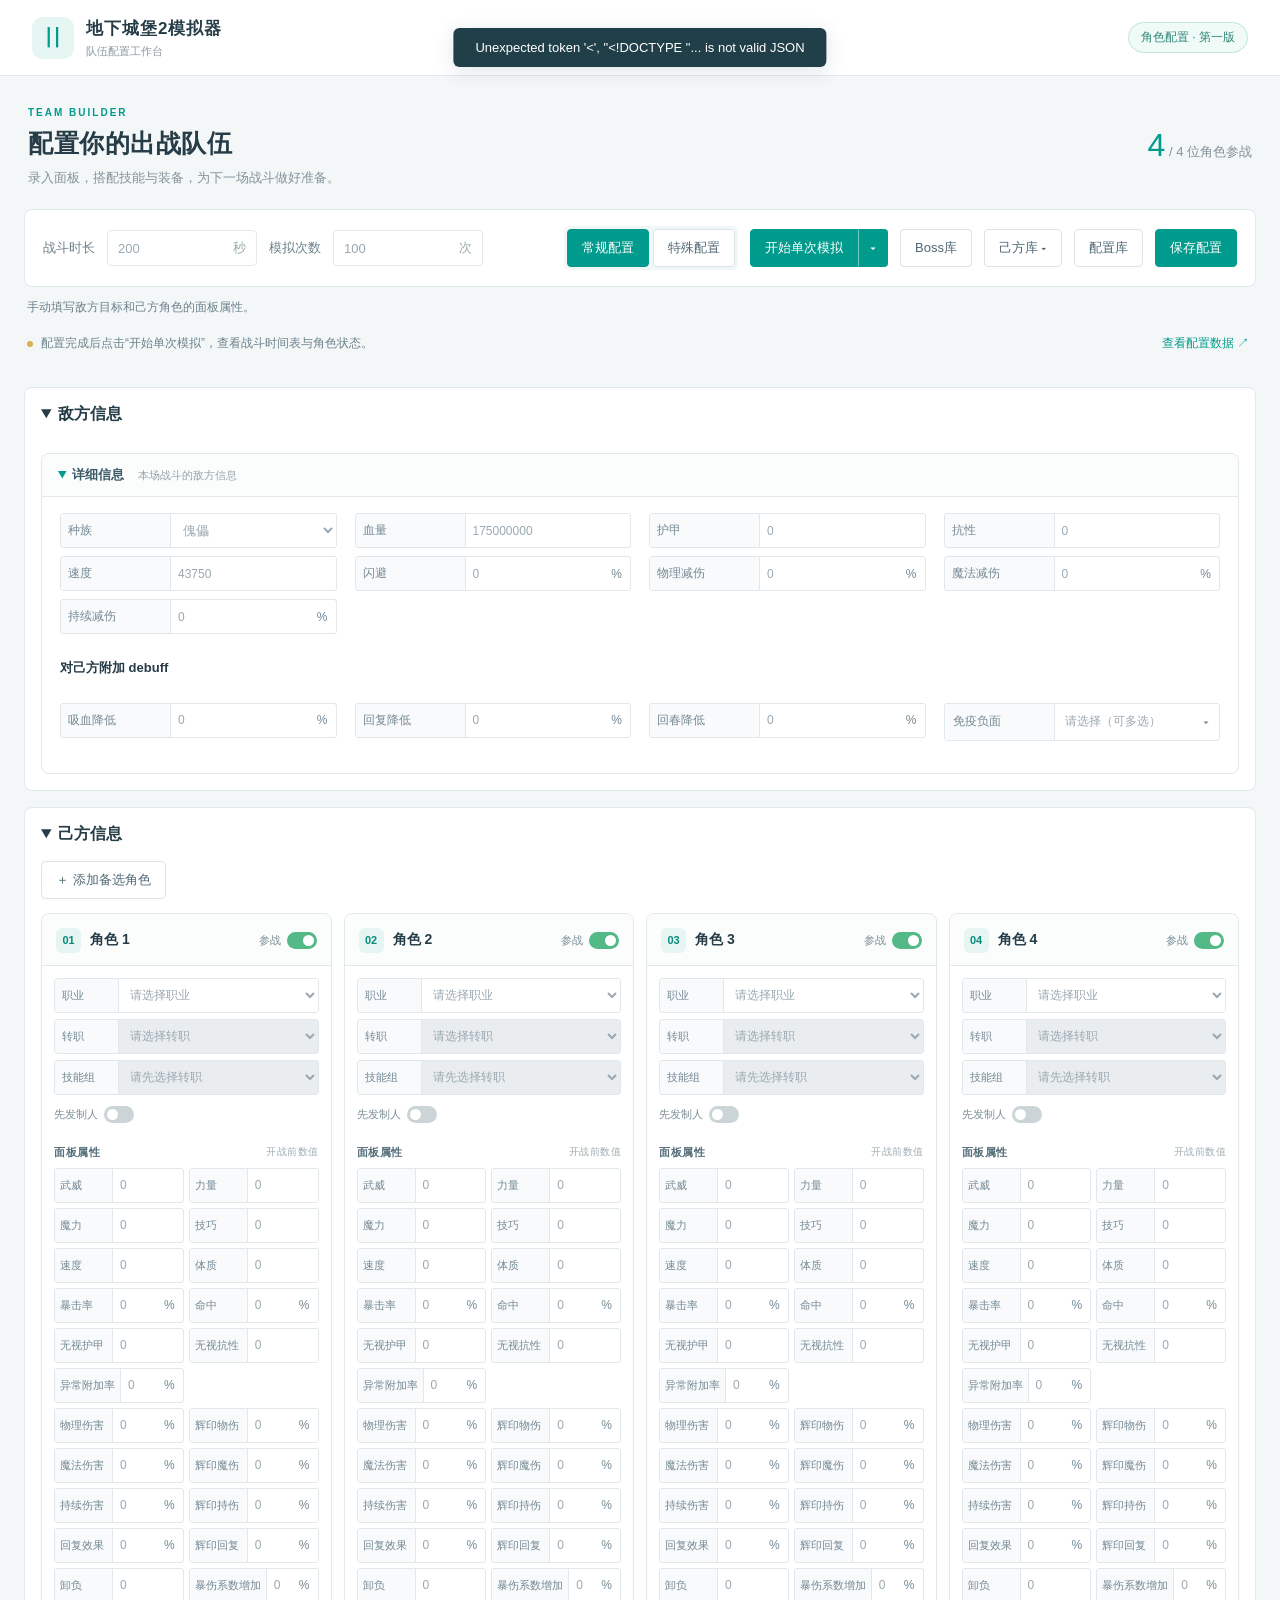
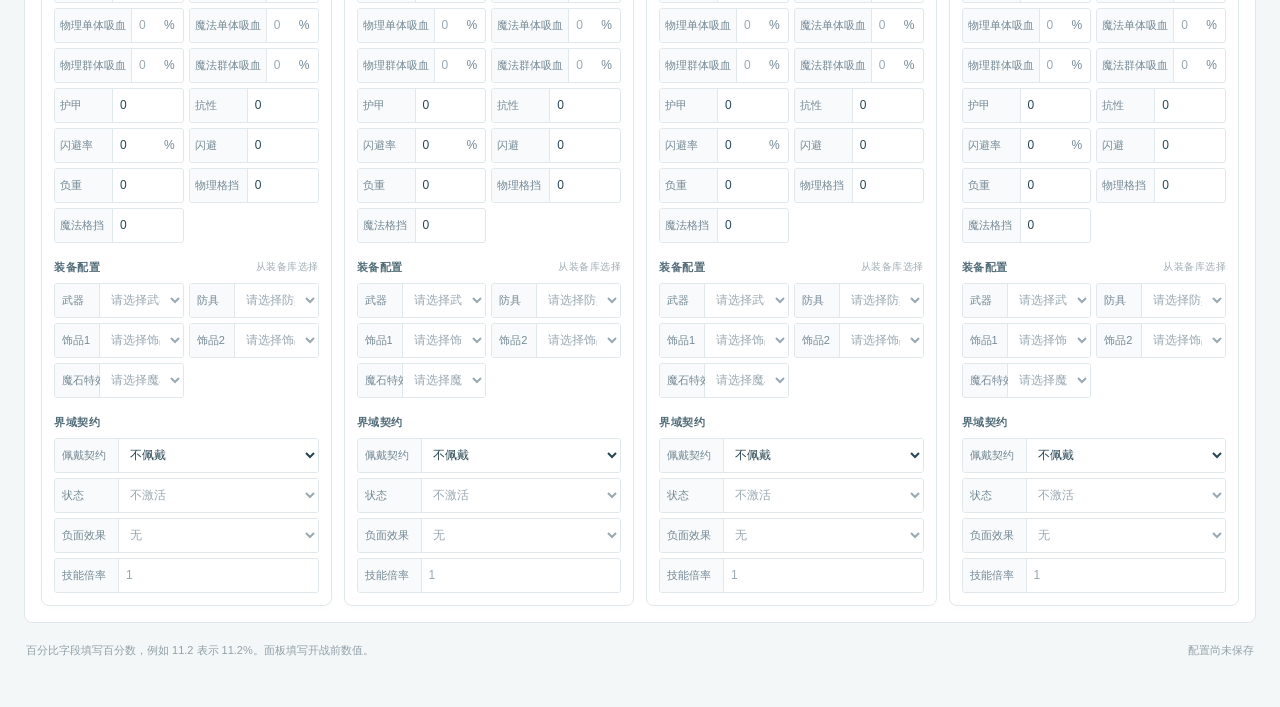
==== commit 3f6d279e: "合并模拟入口：单次/批量合为一个组合按钮，自动判断是否包含 Boss 攻击 工具栏只保留一个组合按钮：直接点击为单次模拟，右侧下拉可选批量模拟。 后端按所选 Boss 有无技能组自动决定是否包含 Bo" ====
--- a/frontend/index.html
+++ b/frontend/index.html
@@ -1,6 +1,6 @@
 <!doctype html>
 <html lang="zh-CN">
-<head><meta charset="utf-8"><meta name="viewport" content="width=device-width,initial-scale=1"><title>地下城堡2 · 队伍配置</title><link rel="stylesheet" href="css/styles.css?v=e0df63b3372d"><link rel="stylesheet" href="css/skill-editor.css?v=1f8062c6f36b"><link rel="stylesheet" href="css/equipment-editor.css?v=d0f6daa00805"><link rel="stylesheet" href="css/skill-group-editor.css?v=355fc19964a1">
+<head><meta charset="utf-8"><meta name="viewport" content="width=device-width,initial-scale=1"><title>地下城堡2 · 队伍配置</title><link rel="stylesheet" href="css/styles.css?v=c1b66ceddbc3"><link rel="stylesheet" href="css/skill-editor.css?v=1f8062c6f36b"><link rel="stylesheet" href="css/equipment-editor.css?v=d0f6daa00805"><link rel="stylesheet" href="css/skill-group-editor.css?v=355fc19964a1">
 <link rel="stylesheet" href="css/configuration-library.css?v=daca05d51943">
 <link rel="stylesheet" href="css/unclassified-equipment.css?v=9cb4a824fbd2">
 <link rel="stylesheet" href="css/wiki-equipment.css?v=d9e7ffb7117f">
@@ -11,7 +11,7 @@
 <main>
 <section class="intro"><div><span class="eyebrow">TEAM BUILDER</span><h1>配置你的出战队伍</h1><p>录入面板，搭配技能与装备，为下一场战斗做好准备。</p></div><div class="team-count"><strong id="active-count">4</strong><span> / 4 位角色参战</span></div></section>
 <form id="team-form">
-<section class="toolbar"><div class="settings"><label>战斗时长 <div class="unit-input"><input id="duration" type="number" value="200" min="0.1" step="any" required><span>秒</span></div></label><label>模拟次数 <div class="unit-input"><input id="simulations" type="number" value="100" min="1" max="1000000" step="1" required><span>次</span></div></label></div><div class="actions"><div class="configuration-mode-tabs" role="group" aria-label="配置类型"><button type="button" id="mode-regular" aria-pressed="true">常规配置</button><button type="button" id="mode-special" aria-pressed="false">特殊配置</button></div><button type="button" id="simulate-batch" class="primary">开始批量模拟</button><button type="button" id="simulate-single" class="primary">开始单次模拟</button><button type="button" id="simulate-batch-boss">批量模拟（含Boss攻击）</button><button type="button" id="simulate-single-boss">单次模拟（含Boss攻击）</button><button type="button" id="open-tas" hidden>TAS 战斗</button><button type="button" id="open-bosses-library">Boss库</button><details class="toolbar-library-menu"><summary>己方库</summary><div class="toolbar-library-options"><button type="button" id="open-unclassified-equipment" hidden>未分类装备库</button><button type="button" id="open-equipment-editor">装备库</button><button type="button" id="open-skill-editor">技能库</button><button type="button" id="open-skill-group-editor">技能组</button><button type="button" id="open-stones-library">魔石库</button><button type="button" id="open-people-library">人物库</button><button type="button" id="open-trophy-library">战利品库</button><button type="button" id="open-contract-library">契约库</button><button type="button" id="open-ring-library">域之环库</button><button type="button" id="open-holies-library">圣迹库</button><button type="button" id="open-imprints-library">辉印库</button></div></details><button type="button" id="open-configuration-library">配置库</button><button type="button" id="import" hidden>导入配置</button><button type="button" id="export" hidden>导出配置</button><button type="submit" class="primary" formnovalidate>保存配置</button></div></section>
+<section class="toolbar"><div class="settings"><label>战斗时长 <div class="unit-input"><input id="duration" type="number" value="200" min="0.1" step="any" required><span>秒</span></div></label><label>模拟次数 <div class="unit-input"><input id="simulations" type="number" value="100" min="1" max="1000000" step="1" required><span>次</span></div></label></div><div class="actions"><div class="configuration-mode-tabs" role="group" aria-label="配置类型"><button type="button" id="mode-regular" aria-pressed="true">常规配置</button><button type="button" id="mode-special" aria-pressed="false">特殊配置</button></div><div class="simulate-split"><button type="button" id="simulate-single" class="primary">开始单次模拟</button><details class="simulate-menu"><summary aria-label="选择其他模拟方式" title="选择其他模拟方式"></summary><div class="simulate-options"><button type="button" id="simulate-batch">开始批量模拟</button></div></details></div><button type="button" id="open-tas" hidden>TAS 战斗</button><button type="button" id="open-bosses-library">Boss库</button><details class="toolbar-library-menu"><summary>己方库</summary><div class="toolbar-library-options"><button type="button" id="open-unclassified-equipment" hidden>未分类装备库</button><button type="button" id="open-equipment-editor">装备库</button><button type="button" id="open-skill-editor">技能库</button><button type="button" id="open-skill-group-editor">技能组</button><button type="button" id="open-stones-library">魔石库</button><button type="button" id="open-people-library">人物库</button><button type="button" id="open-trophy-library">战利品库</button><button type="button" id="open-contract-library">契约库</button><button type="button" id="open-ring-library">域之环库</button><button type="button" id="open-holies-library">圣迹库</button><button type="button" id="open-imprints-library">辉印库</button></div></details><button type="button" id="open-configuration-library">配置库</button><button type="button" id="import" hidden>导入配置</button><button type="button" id="export" hidden>导出配置</button><button type="submit" class="primary" formnovalidate>保存配置</button></div></section>
 <p id="configuration-mode-help" class="configuration-mode-help"></p>
 <div class="notice"><span class="notice-dot"></span>配置完成后点击“开始单次模拟”，查看战斗时间表与角色状态。<button type="button" id="preview">查看配置数据 ↗</button></div>
 <details class="side-information" id="enemy-information" open><summary>敌方信息</summary><div class="side-information-body"><div id="boss-target-picker"></div><details id="target-panel" class="target-panel" open>
@@ -80,11 +80,11 @@
 <script src="js/equipment/editor.js?v=9dc4088f89c4"></script>
 <script src="js/equipment/wiki-editor.js?v=aa7723277bf1"></script>
 <script src="js/skill-groups/editor.js?v=cc6dc300da6b"></script>
-<script src="js/battle/timeline.js?v=176d88a8a204"></script>
+<script src="js/battle/timeline.js?v=586feb022f39"></script>
 <script src="js/ui/character-drag.js?v=cab546ed0cff"></script>
 <script src="js/battle/result-export.js?v=b5792d267f9d"></script>
 <script src="js/battle/result-xlsx.js?v=07b2a0157d6b"></script>
-<script src="js/battle/batch.js?v=01fce6ab1f5c"></script>
+<script src="js/battle/batch.js?v=db21153af9bf"></script>
 <script src="js/unclassified-equipment/library.js?v=c7f47528fec0"></script>
 <script src="js/battle/tas.js?v=86e611a6c7f3"></script>
 </body></html>
--- a/frontend/css/styles.css
+++ b/frontend/css/styles.css
@@ -1545,3 +1545,53 @@
 .domain-ring-wear[hidden] {
   display: none;
 }
+
+/* 模拟按钮：左半直接单次模拟，右半下拉选择批量模拟 */
+.simulate-split {
+  position: relative;
+  display: flex;
+  flex-shrink: 0;
+}
+.simulate-split > button.primary {
+  border-radius: 4px 0 0 4px;
+}
+.simulate-menu > summary {
+  display: flex;
+  align-items: center;
+  height: 100%;
+  box-sizing: border-box;
+  padding: 0 11px;
+  cursor: pointer;
+  list-style: none;
+  background: var(--teal);
+  color: white;
+  border: 1px solid var(--teal);
+  border-left-color: #ffffff73;
+  border-radius: 0 4px 4px 0;
+  transition: 0.15s;
+}
+.simulate-menu > summary::-webkit-details-marker {
+  display: none;
+}
+.simulate-menu > summary::after {
+  content: "▾";
+  font-size: 12px;
+}
+.simulate-menu[open] > summary,
+.simulate-menu > summary:hover {
+  filter: brightness(0.92);
+}
+.simulate-options {
+  position: absolute;
+  right: 0;
+  top: calc(100% + 8px);
+  z-index: 20;
+  padding: 10px;
+  background: #fff;
+  border: 1px solid var(--line);
+  border-radius: 6px;
+  box-shadow: 0 6px 20px #16354520;
+}
+.simulate-options button {
+  white-space: nowrap;
+}
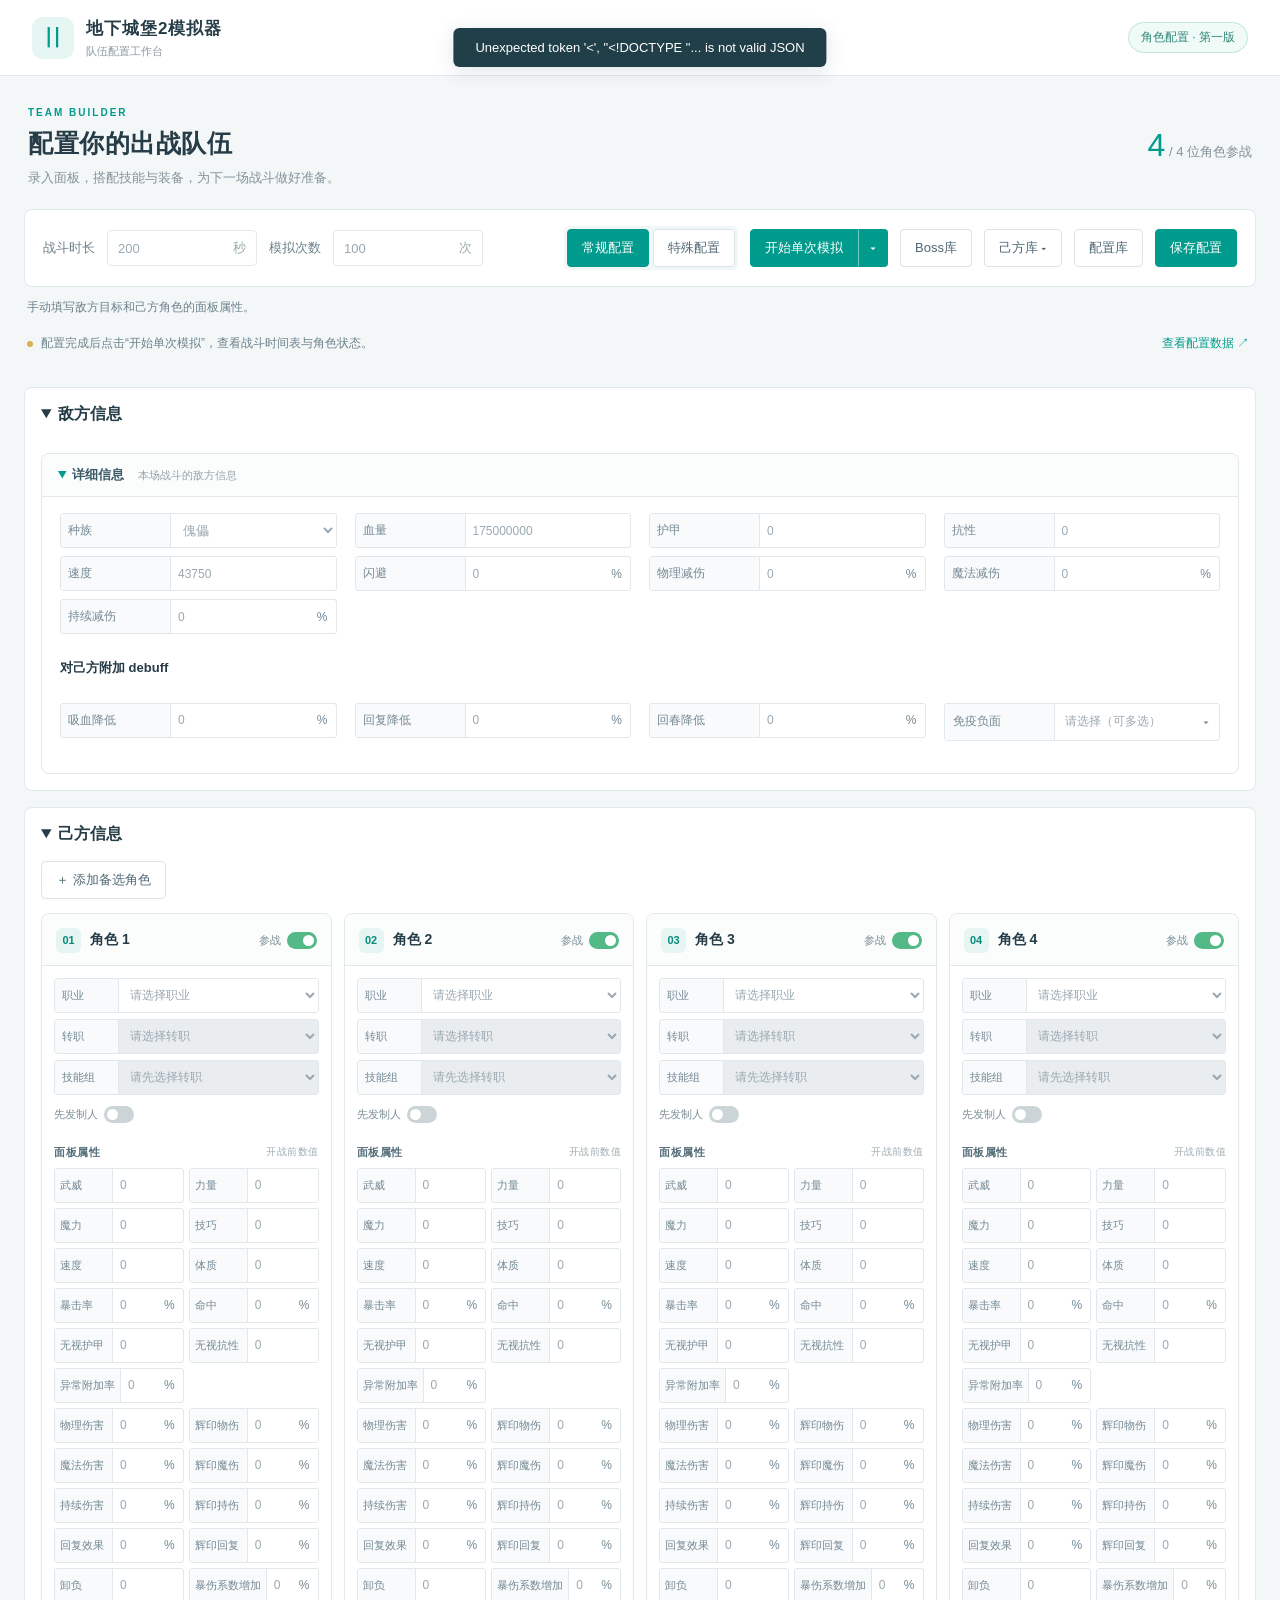
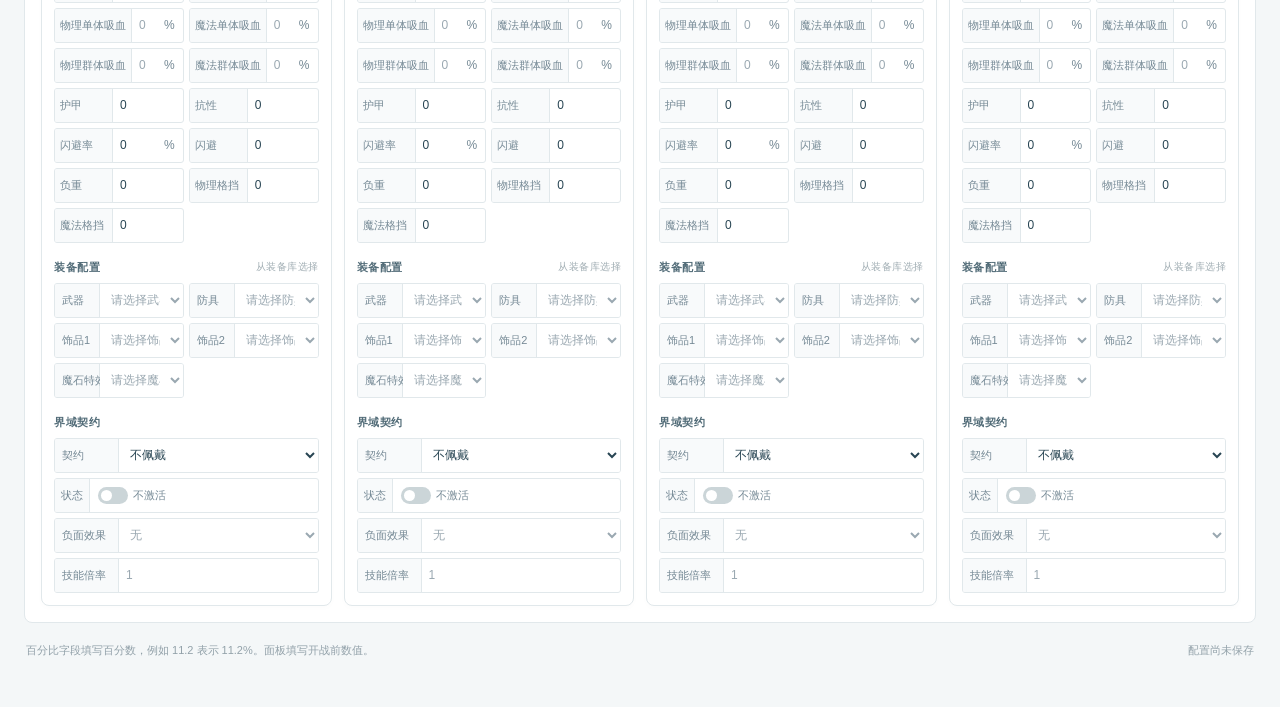
==== commit f56aa429: "修改主页契约的样式，增加了战利品种类" ====
--- a/frontend/index.html
+++ b/frontend/index.html
@@ -1,7 +1,7 @@
 <!doctype html>
 <html lang="zh-CN">
-<head><meta charset="utf-8"><meta name="viewport" content="width=device-width,initial-scale=1"><title>地下城堡2 · 队伍配置</title><link rel="stylesheet" href="css/styles.css?v=c1b66ceddbc3"><link rel="stylesheet" href="css/skill-editor.css?v=1f8062c6f36b"><link rel="stylesheet" href="css/equipment-editor.css?v=d0f6daa00805"><link rel="stylesheet" href="css/skill-group-editor.css?v=355fc19964a1">
-<link rel="stylesheet" href="css/configuration-library.css?v=daca05d51943">
+<head><meta charset="utf-8"><meta name="viewport" content="width=device-width,initial-scale=1"><title>地下城堡2 · 队伍配置</title><link rel="stylesheet" href="css/styles.css?v=e596f05f767e"><link rel="stylesheet" href="css/skill-editor.css?v=1f8062c6f36b"><link rel="stylesheet" href="css/equipment-editor.css?v=d0f6daa00805"><link rel="stylesheet" href="css/skill-group-editor.css?v=355fc19964a1">
+<link rel="stylesheet" href="css/configuration-library.css?v=803b2f2a0bb1">
 <link rel="stylesheet" href="css/unclassified-equipment.css?v=9cb4a824fbd2">
 <link rel="stylesheet" href="css/wiki-equipment.css?v=d9e7ffb7117f">
 <style>.contract-library-dialog{width:min(1050px,94vw);max-height:92vh}.contract-library-workspace{display:grid;grid-template-columns:240px minmax(0,1fr);gap:24px}.contract-library-workspace aside{display:flex;flex-direction:column;gap:10px}.contract-library-workspace aside button{display:block;width:100%;margin-bottom:5px}.contract-library-workspace form{max-height:68vh;overflow:auto;padding-right:8px}.contract-library-workspace .field{margin-bottom:10px;min-height:40px}.contract-library-footer{position:sticky;bottom:0;background:white;padding:14px 0;display:flex;gap:8px;justify-content:flex-end}@media(max-width:700px){.contract-library-workspace{grid-template-columns:1fr}.contract-library-workspace form{max-height:55vh}}</style><link rel="stylesheet" href="css/tas.css?v=78ae3cecc61f">
@@ -61,30 +61,30 @@
 <div id="toast" popover="manual" role="status" aria-live="polite"></div>
 <script src="js/ui/notifications.js?v=fa9fcfb71514"></script>
 <script src="js/ui/requests.js?v=f55b86f0cb77"></script>
-<script src="js/ui/library-sets.js?v=274f385dcd63"></script>
+<script src="js/ui/library-sets.js?v=62eb6dd61e38"></script>
 <script src="js/skills/model.js?v=5cffb8a0eb32"></script>
 <script src="js/configurations/special.js?v=2f8e474a5e9b"></script>
 <script src="js/stones/library.js?v=cb8d2e39b05f"></script>
 <script src="js/people/library.js?v=db092f35af5c"></script>
-<script src="js/trophies/library.js?v=7689288a04ac"></script>
+<script src="js/trophies/library.js?v=6340652b6ee9"></script>
 <script src="js/holies/library.js?v=d0476a82bdc8"></script>
 <script src="js/imprints/library.js?v=60499e894883"></script>
 <script src="js/rings/library.js?v=416a32578984"></script>
-<script src="js/contracts/library.js?v=edeb2eadcaf1"></script>
-<script src="js/app.js?v=284cafec4fb8"></script>
+<script src="js/contracts/library.js?v=59956b3e971a"></script>
+<script src="js/app.js?v=d01f3a44e96f"></script>
 <script src="js/bosses/library.js?v=f74a5d26c436"></script>
 <script src="js/configurations/library.js?v=0e84f7becdd0"></script>
 <script src="js/skills/editor.js?v=e934b0a6167e"></script>
 <script src="js/equipment/model.js?v=29b1237be9f1"></script>
 <script src="js/equipment/wiki-details.js?v=8c4709ca2d82"></script>
-<script src="js/equipment/editor.js?v=9dc4088f89c4"></script>
+<script src="js/equipment/editor.js?v=bb81c211ad58"></script>
 <script src="js/equipment/wiki-editor.js?v=aa7723277bf1"></script>
 <script src="js/skill-groups/editor.js?v=cc6dc300da6b"></script>
 <script src="js/battle/timeline.js?v=586feb022f39"></script>
 <script src="js/ui/character-drag.js?v=cab546ed0cff"></script>
 <script src="js/battle/result-export.js?v=b5792d267f9d"></script>
 <script src="js/battle/result-xlsx.js?v=07b2a0157d6b"></script>
-<script src="js/battle/batch.js?v=db21153af9bf"></script>
+<script src="js/battle/batch.js?v=b4d88f5819ff"></script>
 <script src="js/unclassified-equipment/library.js?v=c7f47528fec0"></script>
 <script src="js/battle/tas.js?v=86e611a6c7f3"></script>
 </body></html>
--- a/frontend/css/styles.css
+++ b/frontend/css/styles.css
@@ -335,6 +335,40 @@
 }
 .equipment .wide {
   grid-column: 1/-1;
+}
+.contract-state-storage[hidden] {
+  display: none;
+}
+.field.contract-state > .switch {
+  align-self: center;
+  flex: none;
+  width: 30px;
+  padding: 0;
+  background: #cbd5d8;
+  margin-inline: 8px 5px;
+}
+.field.contract-state > .switch:checked {
+  background: #53b987;
+}
+.contract-state > .switch:disabled {
+  cursor: default;
+  opacity: 0.55;
+}
+.contract-state > .switch:focus-visible {
+  outline: 2px solid var(--teal);
+  outline-offset: 2px;
+}
+.character .contract-state > span:first-child {
+  flex: none;
+  min-width: 0;
+  padding-inline: 6px;
+}
+.contract-state > .contract-state-text {
+  min-width: 0;
+  padding: 0 5px 0 0;
+  border: 0;
+  background: transparent;
+  white-space: nowrap;
 }
 .contract {
   display: grid;
--- a/frontend/css/configuration-library.css
+++ b/frontend/css/configuration-library.css
@@ -196,8 +196,17 @@
   min-height: 0;
   overflow: auto;
 }
+.trophy-filter-field {
+  display: grid;
+  grid-template-columns: auto minmax(0, 1fr);
+  align-items: center;
+}
+.trophy-filter-field > span {
+  padding: 9px;
+}
 #trophy-library .trophy-layout > div > input,
-#trophy-library .trophy-layout > div > select {
+#trophy-library .trophy-layout > div > select,
+#trophy-library .trophy-filter-field > select {
   width: 100%;
   box-sizing: border-box;
   padding: 9px;
@@ -1277,6 +1286,57 @@
 }
 .character-from-library .character-choice-trophies > div {
   min-width: 0;
+}
+.trophy-picker {
+  position: relative;
+  min-width: 0;
+}
+.trophy-picker > summary,
+.trophy-picker-options {
+  border: 1px solid var(--line);
+  border-radius: 4px;
+  background: white;
+}
+.trophy-picker > summary {
+  display: flex;
+  align-items: center;
+  gap: 8px;
+  min-height: 38px;
+  padding: 4px 8px;
+  cursor: pointer;
+  list-style: none;
+}
+.trophy-picker > summary::-webkit-details-marker {
+  display: none;
+}
+.trophy-picker > summary::after {
+  content: "▾";
+  margin-left: auto;
+}
+.trophy-picker-options {
+  position: absolute;
+  z-index: 3;
+  inset: 100% 0 auto;
+  max-height: min(40vh, 20rem);
+  overflow: auto;
+  padding: 4px;
+  box-shadow: 0 4px 12px #28455326;
+}
+.trophy-picker-options > button {
+  display: flex;
+  align-items: center;
+  gap: 8px;
+  width: 100%;
+  min-height: 36px;
+  text-align: left;
+  border-color: transparent;
+}
+.trophy-picker-options > button[aria-pressed="true"],
+.trophy-picker-options > button:hover {
+  background: #eef7f7;
+}
+.trophy-picker-options > p {
+  margin: 8px;
 }
 .character-from-library .trophy-selected {
   display: flex;
@@ -1544,3 +1604,4 @@
   gap: 16px;
   margin-top: 18px;
 }
+
